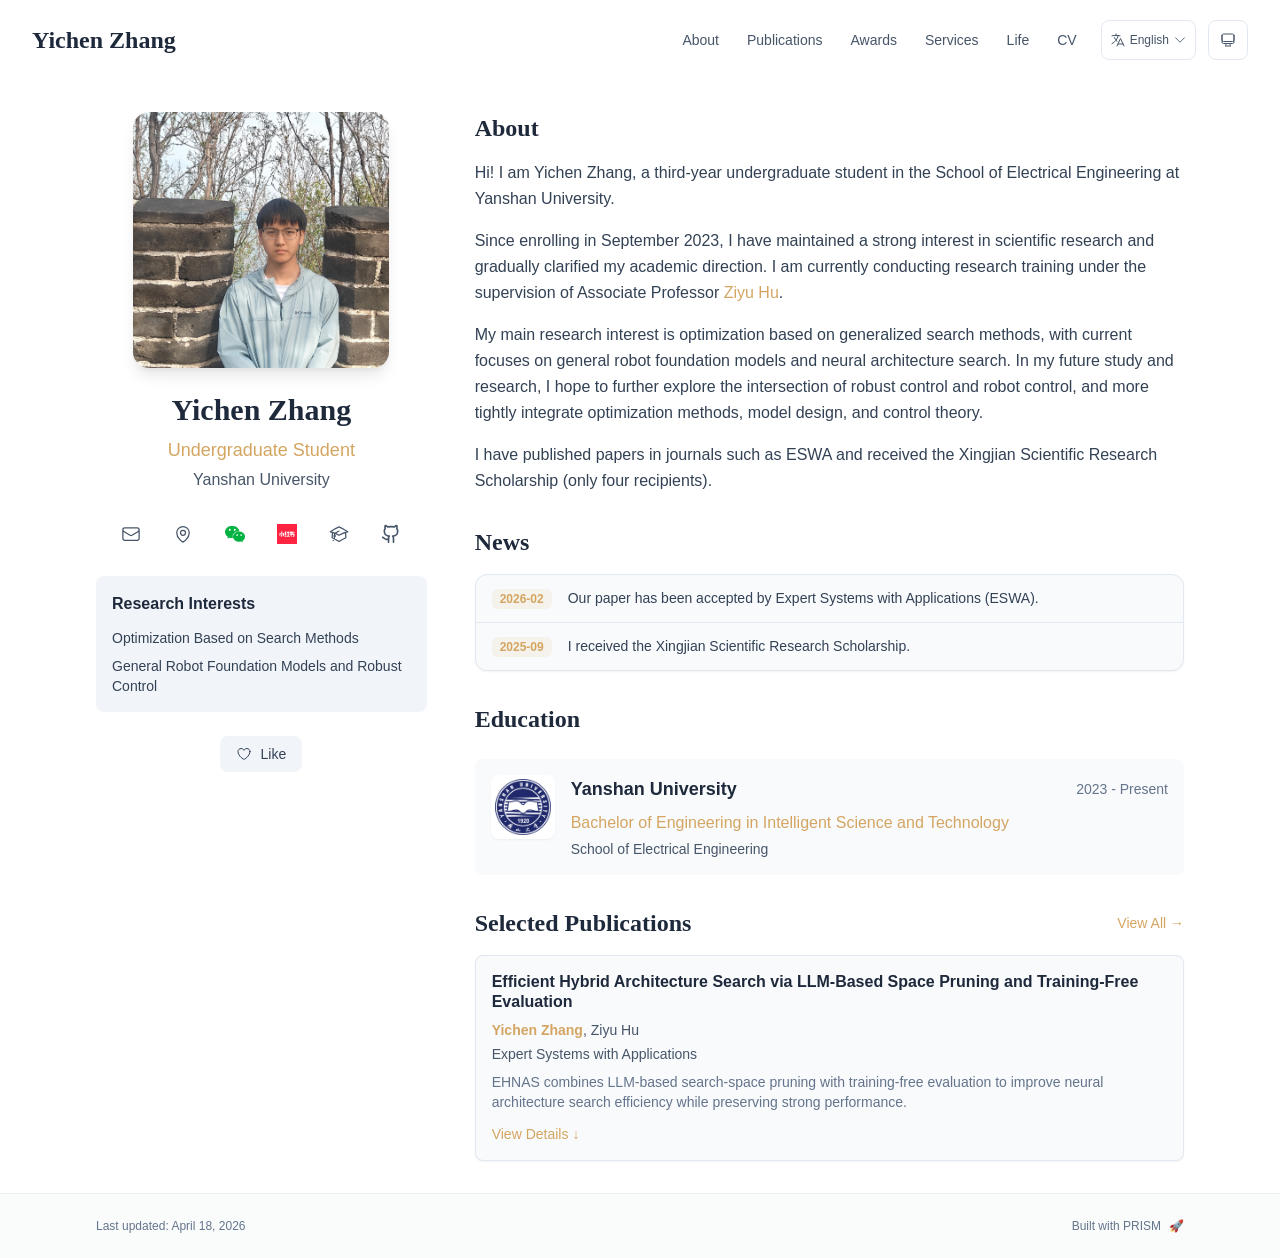
==== index.html @ 56c352ef "Deploy: update site" ====
<!DOCTYPE html><!--_VBvyEAMawRdbnGJxp3qE--><html lang="en" class="scroll-smooth"><head><meta charSet="utf-8"/><meta name="viewport" content="width=device-width, initial-scale=1"/><link rel="preload" as="image" href="/images/a4d69bd10f27ef5a05481e65534a44f5.jpg"/><link rel="stylesheet" href="/_next/static/css/c593a4d6bf3bd4b8.css" data-precedence="next"/><link rel="preload" as="script" fetchPriority="low" href="/_next/static/chunks/webpack-084ae6d53f03b7b3.js"/><script src="/_next/static/chunks/4bd1b696-c023c6e3521b1417.js" async=""></script><script src="/_next/static/chunks/255-dda36e826969d334.js" async=""></script><script src="/_next/static/chunks/main-app-2b2f326b48d2e376.js" async=""></script><script src="/_next/static/chunks/85-d1d78ccef7f123a3.js" async=""></script><script src="/_next/static/chunks/619-9168df9c2a29b74b.js" async=""></script><script src="/_next/static/chunks/972-70bf728a26c0f54e.js" async=""></script><script src="/_next/static/chunks/app/layout-87ddd7c00fabb645.js" async=""></script><script src="/_next/static/chunks/140-9014bc38c4061ade.js" async=""></script><script src="/_next/static/chunks/681-e8d9799011325ae3.js" async=""></script><script src="/_next/static/chunks/app/page-4a792296cb391c3a.js" async=""></script><link rel="icon" href="/favicon.png" type="image/png"/><link rel="dns-prefetch" href="https://jialeliu.com"/><link rel="preconnect" href="https://jialeliu.com" crossorigin=""/><link rel="preload" as="font" type="font/woff2" href="https://jialeliu.com/fonts/georgiab.woff2" crossorigin=""/><title>Yichen Zhang</title><meta name="description" content="Personal homepage of Yichen Zhang."/><meta name="author" content="Yichen Zhang"/><meta name="keywords" content="Yichen Zhang,PhD,Research,Yanshan University"/><meta name="creator" content="Yichen Zhang"/><meta name="publisher" content="Yichen Zhang"/><meta property="og:title" content="Yichen Zhang"/><meta property="og:description" content="Personal homepage of Yichen Zhang."/><meta property="og:site_name" content="Yichen Zhang&#x27;s Academic Website"/><meta property="og:locale" content="en_US"/><meta property="og:type" content="website"/><meta name="twitter:card" content="summary"/><meta name="twitter:title" content="Yichen Zhang"/><meta name="twitter:description" content="Personal homepage of Yichen Zhang."/><link rel="icon" href="/favicon.png"/><script>
              try {
                const theme = localStorage.getItem('theme-storage');
                const parsed = theme ? JSON.parse(theme) : null;
                const setting = parsed?.state?.theme || 'system';
                const prefersDark = typeof window !== 'undefined' && window.matchMedia && window.matchMedia('(prefers-color-scheme: dark)').matches;
                const effective = setting === 'dark' ? 'dark' : (setting === 'light' ? 'light' : (prefersDark ? 'dark' : 'light'));
                var root = document.documentElement;
                root.classList.add(effective);
                root.setAttribute('data-theme', effective);
              } catch (e) {
                var root = document.documentElement;
                root.classList.add('light');
                root.setAttribute('data-theme', 'light');
              }
            </script><script>
    try {
      const cfg = {"enabled":true,"locales":["zh","en"],"defaultLocale":"en","mode":"fixed","fixedLocale":"en","persist":true,"switcher":true,"labels":{"zh":"中文","en":"English"}};
      const storageKey = 'locale-storage';
      const normalize = (value) => typeof value === 'string' ? value.trim().replace('_', '-').toLowerCase() : '';
      const matchLocale = (candidate) => {
        const normalized = normalize(candidate);
        if (!normalized) return null;
        if (cfg.locales.includes(normalized)) return normalized;
        const language = normalized.split('-')[0];
        if (cfg.locales.includes(language)) return language;
        return null;
      };

      let resolved = null;

      if (cfg.persist) {
        resolved = matchLocale(localStorage.getItem(storageKey));
      }

      if (!resolved) {
        if (cfg.mode === 'fixed') {
          resolved = cfg.fixedLocale;
        } else {
          resolved = matchLocale(navigator.language);
        }
      }

      if (!resolved) {
        resolved = cfg.defaultLocale;
      }

      const root = document.documentElement;
      root.lang = resolved;
      root.setAttribute('data-locale', resolved);

      if (cfg.persist) {
        localStorage.setItem(storageKey, resolved);
      }
    } catch (e) {
      const root = document.documentElement;
      root.lang = 'en';
      root.setAttribute('data-locale', 'en');
    }
  </script><script src="/_next/static/chunks/polyfills-42372ed130431b0a.js" noModule=""></script></head><body class="font-sans antialiased"><div hidden=""><!--$--><!--/$--></div><div style="visibility:hidden"><nav class="fixed top-0 left-0 right-0 z-50" data-headlessui-state=""><div class="transition-all duration-300 ease-out bg-transparent" style="transform:translateY(-100px)"><div class="max-w-7xl mx-auto px-4 sm:px-6 lg:px-8"><div class="flex justify-between items-center h-16 lg:h-20"><div class="flex-shrink-0" tabindex="0"><a class="text-xl lg:text-2xl font-serif font-semibold text-primary hover:text-accent transition-colors duration-200" href="/">Yichen Zhang</a></div><div class="hidden lg:block"><div class="ml-10 flex items-center space-x-3"><div class="relative flex items-baseline space-x-1"><a data-nav-href="/" class="relative px-3 py-2 text-sm font-medium rounded-lg transition-colors duration-150 text-primary" href="/">About</a><a data-nav-href="/publications" class="relative px-3 py-2 text-sm font-medium rounded-lg transition-colors duration-150 text-neutral-600" href="/publications/">Publications</a><a data-nav-href="/awards" class="relative px-3 py-2 text-sm font-medium rounded-lg transition-colors duration-150 text-neutral-600" href="/awards/">Awards</a><a data-nav-href="/services" class="relative px-3 py-2 text-sm font-medium rounded-lg transition-colors duration-150 text-neutral-600" href="/services/">Services</a><a data-nav-href="/teaching" class="relative px-3 py-2 text-sm font-medium rounded-lg transition-colors duration-150 text-neutral-600" href="/teaching/">Life</a><a data-nav-href="/cv" class="relative px-3 py-2 text-sm font-medium rounded-lg transition-colors duration-150 text-neutral-600" href="/cv/">CV</a></div><div class="flex items-center justify-center w-14 h-10 rounded-lg border border-neutral-200 dark:border-[rgba(148,163,184,0.24)] bg-background dark:bg-neutral-800"><div class="w-6 h-4 rounded bg-neutral-300 animate-pulse"></div></div><div class="flex items-center justify-center w-10 h-10 rounded-lg border border-neutral-200 dark:border-[rgba(148,163,184,0.24)] bg-background dark:bg-neutral-800"><div class="w-4 h-4 rounded-full bg-neutral-300 animate-pulse"></div></div></div></div><div class="lg:hidden flex items-center space-x-2"><div class="flex items-center justify-center w-14 h-10 rounded-lg border border-neutral-200 dark:border-[rgba(148,163,184,0.24)] bg-background dark:bg-neutral-800"><div class="w-6 h-4 rounded bg-neutral-300 animate-pulse"></div></div><div class="flex items-center justify-center w-10 h-10 rounded-lg border border-neutral-200 dark:border-[rgba(148,163,184,0.24)] bg-background dark:bg-neutral-800"><div class="w-4 h-4 rounded-full bg-neutral-300 animate-pulse"></div></div><button class="inline-flex items-center justify-center p-2 rounded-md text-neutral-600 hover:text-primary hover:bg-neutral-100 dark:hover:bg-neutral-800 focus:outline-none focus:ring-2 focus:ring-inset focus:ring-accent transition-colors duration-200" id="headlessui-disclosure-button-_R_7pdb_" type="button" aria-expanded="false" data-headlessui-state=""><span class="sr-only">Open main menu</span><div><svg xmlns="http://www.w3.org/2000/svg" fill="none" viewBox="0 0 24 24" stroke-width="1.5" stroke="currentColor" aria-hidden="true" data-slot="icon" class="block h-6 w-6"><path stroke-linecap="round" stroke-linejoin="round" d="M3.75 6.75h16.5M3.75 12h16.5m-16.5 5.25h16.5"></path></svg></div></button></div></div></div></div></nav><main class="min-h-screen pt-16 lg:pt-20"><div class="max-w-6xl mx-auto px-4 sm:px-6 lg:px-8 py-8 bg-background min-h-screen"><div class="grid grid-cols-1 lg:grid-cols-3 gap-12"><div class="lg:col-span-1"><div class="sticky top-8" style="opacity:0;transform:translateY(20px)"><div class="w-64 h-64 mx-auto mb-6 rounded-2xl overflow-hidden shadow-lg hover:shadow-xl transition-all duration-200 hover:scale-105"><img alt="Yichen Zhang" width="256" height="256" decoding="async" data-nimg="1" class="w-full h-full object-cover object-[32%_center]" style="color:transparent" src="/images/a4d69bd10f27ef5a05481e65534a44f5.jpg"/></div><div class="text-center mb-6"><h1 class="text-3xl font-serif font-bold text-primary mb-2">Yichen Zhang</h1><p class="text-lg text-accent font-medium mb-1">Undergraduate Student</p><p class="text-neutral-600 mb-2">Yanshan University</p></div><div class="flex flex-wrap justify-center gap-3 sm:gap-4 mb-6 relative px-2"><div class="relative"><button class="p-2 sm:p-2 transition-colors duration-200 text-neutral-600 dark:text-neutral-400 hover:text-accent" aria-label="Email"><svg xmlns="http://www.w3.org/2000/svg" fill="none" viewBox="0 0 24 24" stroke-width="1.5" stroke="currentColor" aria-hidden="true" data-slot="icon" class="h-5 w-5"><path stroke-linecap="round" stroke-linejoin="round" d="M21.75 6.75v10.5a2.25 2.25 0 0 1-2.25 2.25h-15a2.25 2.25 0 0 1-2.25-2.25V6.75m19.5 0A2.25 2.25 0 0 0 19.5 4.5h-15a2.25 2.25 0 0 0-2.25 2.25m19.5 0v.243a2.25 2.25 0 0 1-1.07 1.916l-7.5 4.615a2.25 2.25 0 0 1-2.36 0L3.32 8.91a2.25 2.25 0 0 1-1.07-1.916V6.75"></path></svg></button></div><div class="relative"><button class="p-2 sm:p-2 transition-colors duration-200 text-neutral-600 dark:text-neutral-400 hover:text-accent" aria-label="Location"><svg xmlns="http://www.w3.org/2000/svg" fill="none" viewBox="0 0 24 24" stroke-width="1.5" stroke="currentColor" aria-hidden="true" data-slot="icon" class="h-5 w-5"><path stroke-linecap="round" stroke-linejoin="round" d="M15 10.5a3 3 0 1 1-6 0 3 3 0 0 1 6 0Z"></path><path stroke-linecap="round" stroke-linejoin="round" d="M19.5 10.5c0 7.142-7.5 11.25-7.5 11.25S4.5 17.642 4.5 10.5a7.5 7.5 0 1 1 15 0Z"></path></svg></button></div><div class="relative"><button class="p-2 sm:p-2 transition-colors duration-200 text-neutral-600 dark:text-neutral-400 hover:text-accent" aria-label="WeChat"><img alt="WeChat" loading="lazy" width="20" height="20" decoding="async" data-nimg="1" class="h-5 w-5" style="color:transparent;object-fit:contain" src="/images/wechat_logo.png"/></button></div><a href="https://xhslink.com/m/29mVgcLUn7E" target="_blank" rel="noopener noreferrer" class="p-2 sm:p-2 text-neutral-600 dark:text-neutral-400 hover:text-accent transition-colors duration-200" aria-label="Xiaohongshu"><img alt="Xiaohongshu" loading="lazy" width="20" height="20" decoding="async" data-nimg="1" class="h-5 w-5" style="color:transparent;object-fit:contain" src="/images/readnote.png"/></a><a href="https://scholar.google.com.hk/citations?hl=zh-CN&amp;user=TWB7qCAAAAAJ" target="_blank" rel="noopener noreferrer" class="p-2 sm:p-2 text-neutral-600 dark:text-neutral-400 hover:text-accent transition-colors duration-200" aria-label="Google Scholar"><svg xmlns="http://www.w3.org/2000/svg" fill="none" viewBox="0 0 24 24" stroke-width="1.5" stroke="currentColor" aria-hidden="true" data-slot="icon" class="h-5 w-5"><path stroke-linecap="round" stroke-linejoin="round" d="M4.26 10.147a60.438 60.438 0 0 0-.491 6.347A48.62 48.62 0 0 1 12 20.904a48.62 48.62 0 0 1 8.232-4.41 60.46 60.46 0 0 0-.491-6.347m-15.482 0a50.636 50.636 0 0 0-2.658-.813A59.906 59.906 0 0 1 12 3.493a59.903 59.903 0 0 1 10.399 5.84c-.896.248-1.783.52-2.658.814m-15.482 0A50.717 50.717 0 0 1 12 13.489a50.702 50.702 0 0 1 7.74-3.342M6.75 15a.75.75 0 1 0 0-1.5.75.75 0 0 0 0 1.5Zm0 0v-3.675A55.378 55.378 0 0 1 12 8.443m-7.007 11.55A5.981 5.981 0 0 0 6.75 15.75v-1.5"></path></svg></a><a href="https://github.com/jihua1015" target="_blank" rel="noopener noreferrer" class="p-2 sm:p-2 text-neutral-600 dark:text-neutral-400 hover:text-accent transition-colors duration-200" aria-label="GitHub"><svg xmlns="http://www.w3.org/2000/svg" width="24" height="24" viewBox="0 0 24 24" fill="none" stroke="currentColor" stroke-width="2" stroke-linecap="round" stroke-linejoin="round" class="lucide lucide-github h-5 w-5" aria-hidden="true"><path d="M15 22v-4a4.8 4.8 0 0 0-1-3.5c3 0 6-2 6-5.5.08-1.25-.27-2.48-1-3.5.28-1.15.28-2.35 0-3.5 0 0-1 0-3 1.5-2.64-.5-5.36-.5-8 0C6 2 5 2 5 2c-.3 1.15-.3 2.35 0 3.5A5.403 5.403 0 0 0 4 9c0 3.5 3 5.5 6 5.5-.39.49-.68 1.05-.85 1.65-.17.6-.22 1.23-.15 1.85v4"></path><path d="M9 18c-4.51 2-5-2-7-2"></path></svg></a></div><div class="bg-neutral-100 dark:bg-neutral-800 rounded-lg p-4 mb-6 hover:shadow-lg transition-all duration-200 hover:scale-[1.02]"><h3 class="font-semibold text-primary mb-3">Research Interests</h3><div class="space-y-2 text-sm text-neutral-700 dark:text-neutral-500"><div>Optimization Based on Search Methods</div><div>General Robot Foundation Models and Robust Control</div></div></div><div class="flex justify-center"><div class="relative"><button class="flex items-center space-x-2 px-4 py-2 rounded-lg font-medium text-sm transition-all duration-200 bg-neutral-100 dark:bg-neutral-800 text-neutral-700 dark:text-neutral-500 hover:bg-red-50 dark:hover:bg-red-900/20 hover:text-red-600 dark:hover:text-red-400 cursor-pointer" tabindex="0"><svg xmlns="http://www.w3.org/2000/svg" fill="none" viewBox="0 0 24 24" stroke-width="1.5" stroke="currentColor" aria-hidden="true" data-slot="icon" class="h-4 w-4"><path stroke-linecap="round" stroke-linejoin="round" d="M21 8.25c0-2.485-2.099-4.5-4.688-4.5-1.935 0-3.597 1.126-4.312 2.733-.715-1.607-2.377-2.733-4.313-2.733C5.1 3.75 3 5.765 3 8.25c0 7.22 9 12 9 12s9-4.78 9-12Z"></path></svg><span>Like</span></button></div></div></div></div><div class="lg:col-span-2 space-y-8"><section id="about" class="scroll-mt-24 space-y-8"><section style="opacity:0;transform:translateY(20px)"><h2 class="text-2xl font-serif font-bold text-primary mb-4">About</h2><div class="text-neutral-700 dark:text-neutral-600 leading-relaxed"><p class="mb-4 last:mb-0">Hi! I am Yichen Zhang, a third-year undergraduate student in the School of Electrical Engineering at Yanshan University.</p>
<p class="mb-4 last:mb-0">Since enrolling in September 2023, I have maintained a strong interest in scientific research and gradually clarified my academic direction. I am currently conducting research training under the supervision of Associate Professor <a href="https://web.ysu.edu.cn/HZY4/zh_CN/index.htm" node="[object Object]" target="_blank" rel="noopener noreferrer" class="text-accent font-medium transition-all duration-200 rounded hover:bg-accent/10 hover:shadow-sm">Ziyu Hu</a>.</p>
<p class="mb-4 last:mb-0">My main research interest is optimization based on generalized search methods, with current focuses on general robot foundation models and neural architecture search. In my future study and research, I hope to further explore the intersection of robust control and robot control, and more tightly integrate optimization methods, model design, and control theory.</p>
<p class="mb-4 last:mb-0">I have published papers in journals such as ESWA and received the Xingjian Scientific Research Scholarship (only four recipients).</p></div></section><section style="opacity:0;transform:translateY(20px)"><h2 class="text-2xl font-serif font-bold text-primary mb-4">News</h2><div class="rounded-xl border border-neutral-200 dark:border-neutral-700 bg-neutral-50 dark:bg-neutral-800/50 overflow-hidden shadow-sm"><div class="overflow-y-auto max-h-56" style="scrollbar-width:thin"><div class="divide-y divide-neutral-200 dark:divide-neutral-700"><div class="flex items-start gap-4 px-4 py-3 hover:bg-neutral-100 dark:hover:bg-neutral-700/50 transition-colors duration-150" style="opacity:0;transform:translateX(-10px)"><span class="flex-shrink-0 mt-0.5 px-2 py-0.5 bg-accent/10 dark:bg-accent/20 text-accent text-xs font-semibold rounded-md whitespace-nowrap">2026-02</span><p class="text-sm text-neutral-700 dark:text-neutral-300 leading-relaxed">Our paper has been accepted by Expert Systems with Applications (ESWA).</p></div><div class="flex items-start gap-4 px-4 py-3 hover:bg-neutral-100 dark:hover:bg-neutral-700/50 transition-colors duration-150" style="opacity:0;transform:translateX(-10px)"><span class="flex-shrink-0 mt-0.5 px-2 py-0.5 bg-accent/10 dark:bg-accent/20 text-accent text-xs font-semibold rounded-md whitespace-nowrap">2025-09</span><p class="text-sm text-neutral-700 dark:text-neutral-300 leading-relaxed">I received the Xingjian Scientific Research Scholarship.</p></div></div></div></div></section><section style="opacity:0;transform:translateY(20px)"><h2 class="text-2xl font-serif font-bold text-primary mb-6">Education</h2><div class="space-y-6"><div class="flex gap-4 p-4 rounded-lg bg-neutral-50 dark:bg-neutral-800/50 hover:shadow-md transition-all duration-200" style="opacity:0;transform:translateX(-20px)"><div class="flex-shrink-0 w-16 h-16 rounded-lg overflow-hidden bg-white dark:bg-neutral-700 shadow-sm"><img alt="Yanshan University" loading="lazy" width="64" height="64" decoding="async" data-nimg="1" class="w-full h-full object-contain p-1" style="color:transparent" src="/images/logo.png"/></div><div class="flex-1"><div class="flex flex-col sm:flex-row sm:items-center sm:justify-between mb-2"><h3 class="text-lg font-semibold text-primary">Yanshan University</h3><span class="text-sm text-neutral-500 dark:text-neutral-400 font-medium">2023<!-- --> - <!-- -->Present</span></div><div class="text-accent font-medium mb-1">Bachelor of Engineering<!-- --> in <!-- -->Intelligent Science and Technology</div><p class="text-sm text-neutral-600 dark:text-neutral-500">School of Electrical Engineering</p></div></div></div></section><section style="opacity:0;transform:translateY(20px)"><div class="flex items-center justify-between mb-4"><h2 class="text-2xl font-serif font-bold text-primary">Selected Publications</h2><a class="text-accent hover:text-accent-dark text-sm font-medium transition-all duration-200 rounded hover:bg-accent/10 hover:shadow-sm" href="/publications/">View All<!-- --> →</a></div><div class="space-y-4"><div class="bg-neutral-50 dark:bg-neutral-800 p-4 rounded-lg shadow-sm border border-neutral-200 dark:border-[rgba(148,163,184,0.24)] hover:shadow-lg transition-all duration-200" style="opacity:0;transform:translateY(20px)"><h3 class="font-semibold text-primary mb-2 leading-tight">Efficient Hybrid Architecture Search via LLM-Based Space Pruning and Training-Free Evaluation</h3><p class="text-sm text-neutral-600 dark:text-neutral-500 mb-1"><span><span class="font-semibold text-accent ">Yichen Zhang</span>, </span><span><span class=" ">Ziyu Hu</span></span></p><p class="text-sm text-neutral-600 dark:text-neutral-500 mb-2">Expert Systems with Applications</p><p class="text-sm text-neutral-500 dark:text-neutral-500 line-clamp-2">EHNAS combines LLM-based search-space pruning with training-free evaluation to improve neural architecture search efficiency while preserving strong performance.</p><button class="mt-3 text-accent hover:text-accent-dark text-sm font-medium transition-all duration-200 flex items-center gap-1 hover:gap-2">View Details<span class="transform transition-transform duration-200 ">↓</span></button></div></div></section></section></div></div></div><!--$--><!--/$--></main><footer class="border-t border-neutral-200/50 bg-neutral-50/50 dark:bg-neutral-900/50 dark:border-neutral-700/50"><div class="max-w-6xl mx-auto px-4 sm:px-6 lg:px-8 py-6"><div class="flex flex-col sm:flex-row justify-between items-center gap-2"><p class="text-xs text-neutral-500">Last updated<!-- -->: <!-- -->April 18, 2026</p><p class="text-xs text-neutral-500 flex items-center"><a href="https://github.com/xyjoey/PRISM" target="_blank" rel="noopener noreferrer">Built with PRISM</a><span class="ml-2">🚀</span></p></div></div></footer></div><script src="/_next/static/chunks/webpack-084ae6d53f03b7b3.js" id="_R_" async=""></script><script>(self.__next_f=self.__next_f||[]).push([0])</script><script>self.__next_f.push([1,"1:\"$Sreact.fragment\"\n3:I[7558,[\"85\",\"static/chunks/85-d1d78ccef7f123a3.js\",\"619\",\"static/chunks/619-9168df9c2a29b74b.js\",\"972\",\"static/chunks/972-70bf728a26c0f54e.js\",\"177\",\"static/chunks/app/layout-87ddd7c00fabb645.js\"],\"ThemeProvider\"]\n4:I[611,[\"85\",\"static/chunks/85-d1d78ccef7f123a3.js\",\"619\",\"static/chunks/619-9168df9c2a29b74b.js\",\"972\",\"static/chunks/972-70bf728a26c0f54e.js\",\"177\",\"static/chunks/app/layout-87ddd7c00fabb645.js\"],\"LocaleProvider\"]\n5:I[552,[\"85\",\"static/chunks/85-d1d78ccef7f123a3.js\",\"619\",\"static/chunks/619-9168df9c2a29b74b.js\",\"972\",\"static/chunks/972-70bf728a26c0f54e.js\",\"177\",\"static/chunks/app/layout-87ddd7c00fabb645.js\"],\"default\"]\na:I[7150,[],\"\"]\n:HL[\"/_next/static/css/c593a4d6bf3bd4b8.css\",\"style\"]\n2:T591,"])</script><script>self.__next_f.push([1,"\n    try {\n      const cfg = {\"enabled\":true,\"locales\":[\"zh\",\"en\"],\"defaultLocale\":\"en\",\"mode\":\"fixed\",\"fixedLocale\":\"en\",\"persist\":true,\"switcher\":true,\"labels\":{\"zh\":\"中文\",\"en\":\"English\"}};\n      const storageKey = 'locale-storage';\n      const normalize = (value) =\u003e typeof value === 'string' ? value.trim().replace('_', '-').toLowerCase() : '';\n      const matchLocale = (candidate) =\u003e {\n        const normalized = normalize(candidate);\n        if (!normalized) return null;\n        if (cfg.locales.includes(normalized)) return normalized;\n        const language = normalized.split('-')[0];\n        if (cfg.locales.includes(language)) return language;\n        return null;\n      };\n\n      let resolved = null;\n\n      if (cfg.persist) {\n        resolved = matchLocale(localStorage.getItem(storageKey));\n      }\n\n      if (!resolved) {\n        if (cfg.mode === 'fixed') {\n          resolved = cfg.fixedLocale;\n        } else {\n          resolved = matchLocale(navigator.language);\n        }\n      }\n\n      if (!resolved) {\n        resolved = cfg.defaultLocale;\n      }\n\n      const root = document.documentElement;\n      root.lang = resolved;\n      root.setAttribute('data-locale', resolved);\n\n      if (cfg.persist) {\n        localStorage.setItem(storageKey, resolved);\n      }\n    } catch (e) {\n      const root = document.documentElement;\n      root.lang = 'en';\n      root.setAttribute('data-locale', 'en');\n    }\n  "])</script><script>self.__next_f.push([1,"0:{\"P\":null,\"b\":\"_VBvyEAMawRdbnGJxp3qE\",\"p\":\"\",\"c\":[\"\",\"\"],\"i\":false,\"f\":[[[\"\",{\"children\":[\"__PAGE__\",{}]},\"$undefined\",\"$undefined\",true],[\"\",[\"$\",\"$1\",\"c\",{\"children\":[[[\"$\",\"link\",\"0\",{\"rel\":\"stylesheet\",\"href\":\"/_next/static/css/c593a4d6bf3bd4b8.css\",\"precedence\":\"next\",\"crossOrigin\":\"$undefined\",\"nonce\":\"$undefined\"}]],[\"$\",\"html\",null,{\"lang\":\"en\",\"className\":\"scroll-smooth\",\"suppressHydrationWarning\":true,\"children\":[[\"$\",\"head\",null,{\"children\":[[\"$\",\"link\",null,{\"rel\":\"icon\",\"href\":\"/favicon.png\",\"type\":\"image/png\"}],[\"$\",\"link\",null,{\"rel\":\"dns-prefetch\",\"href\":\"https://jialeliu.com\"}],[\"$\",\"link\",null,{\"rel\":\"preconnect\",\"href\":\"https://jialeliu.com\",\"crossOrigin\":\"\"}],[\"$\",\"link\",null,{\"rel\":\"preload\",\"as\":\"font\",\"type\":\"font/woff2\",\"href\":\"https://jialeliu.com/fonts/georgiab.woff2\",\"crossOrigin\":\"\"}],[\"$\",\"script\",null,{\"suppressHydrationWarning\":true,\"dangerouslySetInnerHTML\":{\"__html\":\"\\n              try {\\n                const theme = localStorage.getItem('theme-storage');\\n                const parsed = theme ? JSON.parse(theme) : null;\\n                const setting = parsed?.state?.theme || 'system';\\n                const prefersDark = typeof window !== 'undefined' \u0026\u0026 window.matchMedia \u0026\u0026 window.matchMedia('(prefers-color-scheme: dark)').matches;\\n                const effective = setting === 'dark' ? 'dark' : (setting === 'light' ? 'light' : (prefersDark ? 'dark' : 'light'));\\n                var root = document.documentElement;\\n                root.classList.add(effective);\\n                root.setAttribute('data-theme', effective);\\n              } catch (e) {\\n                var root = document.documentElement;\\n                root.classList.add('light');\\n                root.setAttribute('data-theme', 'light');\\n              }\\n            \"}}],[\"$\",\"script\",null,{\"suppressHydrationWarning\":true,\"dangerouslySetInnerHTML\":{\"__html\":\"$2\"}}]]}],[\"$\",\"body\",null,{\"className\":\"font-sans antialiased\",\"children\":[\"$\",\"$L3\",null,{\"children\":[\"$\",\"$L4\",null,{\"config\":{\"enabled\":true,\"locales\":[\"zh\",\"en\"],\"defaultLocale\":\"en\",\"mode\":\"fixed\",\"fixedLocale\":\"en\",\"persist\":true,\"switcher\":true,\"labels\":{\"zh\":\"中文\",\"en\":\"English\"}},\"children\":[[\"$\",\"$L5\",null,{\"items\":[{\"title\":\"About\",\"type\":\"page\",\"target\":\"about\",\"href\":\"/\"},{\"title\":\"Publications\",\"type\":\"page\",\"target\":\"publications\",\"href\":\"/publications\"},{\"title\":\"Awards\",\"type\":\"page\",\"target\":\"awards\",\"href\":\"/awards\"},{\"title\":\"Services\",\"type\":\"page\",\"target\":\"services\",\"href\":\"/services\"},{\"title\":\"Life\",\"type\":\"page\",\"target\":\"teaching\",\"href\":\"/teaching\"},{\"title\":\"CV\",\"type\":\"page\",\"target\":\"cv\",\"href\":\"/cv\"}],\"siteTitle\":\"Yichen Zhang\",\"enableOnePageMode\":false,\"i18n\":\"$0:f:0:1:1:props:children:1:props:children:1:props:children:props:children:props:config\",\"itemsByLocale\":{\"zh\":[{\"title\":\"关于我\",\"type\":\"page\",\"target\":\"about\",\"href\":\"/\"},{\"title\":\"论文\",\"type\":\"page\",\"target\":\"publications\",\"href\":\"/publications\"},{\"title\":\"奖项\",\"type\":\"page\",\"target\":\"awards\",\"href\":\"/awards\"},{\"title\":\"服务\",\"type\":\"page\",\"target\":\"services\",\"href\":\"/services\"},{\"title\":\"生活\",\"type\":\"page\",\"target\":\"teaching\",\"href\":\"/teaching\"},{\"title\":\"简历\",\"type\":\"page\",\"target\":\"cv\",\"href\":\"/cv\"}],\"en\":[{\"title\":\"About\",\"type\":\"page\",\"target\":\"about\",\"href\":\"/\"},{\"title\":\"Publications\",\"type\":\"page\",\"target\":\"publications\",\"href\":\"/publications\"},{\"title\":\"Awards\",\"type\":\"page\",\"target\":\"awards\",\"href\":\"/awards\"},{\"title\":\"Services\",\"type\":\"page\",\"target\":\"services\",\"href\":\"/services\"},{\"title\":\"Life\",\"type\":\"page\",\"target\":\"teaching\",\"href\":\"/teaching\"},{\"title\":\"CV\",\"type\":\"page\",\"target\":\"cv\",\"href\":\"/cv\"}]},\"siteTitleByLocale\":{\"zh\":\"张艺晨\",\"en\":\"Yichen Zhang\"}}],\"$L6\",\"$L7\"]}]}]}]]}]]}],{\"children\":[\"__PAGE__\",\"$L8\",{},null,false]},null,false],\"$L9\",false]],\"m\":\"$undefined\",\"G\":[\"$a\",[]],\"s\":false,\"S\":true}\n"])</script><script>self.__next_f.push([1,"b:I[9766,[],\"\"]\nc:I[8924,[],\"\"]\nd:I[7923,[\"85\",\"static/chunks/85-d1d78ccef7f123a3.js\",\"619\",\"static/chunks/619-9168df9c2a29b74b.js\",\"972\",\"static/chunks/972-70bf728a26c0f54e.js\",\"177\",\"static/chunks/app/layout-87ddd7c00fabb645.js\"],\"default\"]\ne:I[7242,[\"85\",\"static/chunks/85-d1d78ccef7f123a3.js\",\"140\",\"static/chunks/140-9014bc38c4061ade.js\",\"619\",\"static/chunks/619-9168df9c2a29b74b.js\",\"681\",\"static/chunks/681-e8d9799011325ae3.js\",\"974\",\"static/chunks/app/page-4a792296cb391c3a.js\"],\"default\"]\n14:I[4431,[],\"ViewportBoundary\"]\n16:I[4431,[],\"MetadataBoundary\"]\n17:\"$Sreact.suspense\"\n"])</script><script>self.__next_f.push([1,"6:[\"$\",\"main\",null,{\"className\":\"min-h-screen pt-16 lg:pt-20\",\"children\":[\"$\",\"$Lb\",null,{\"parallelRouterKey\":\"children\",\"error\":\"$undefined\",\"errorStyles\":\"$undefined\",\"errorScripts\":\"$undefined\",\"template\":[\"$\",\"$Lc\",null,{}],\"templateStyles\":\"$undefined\",\"templateScripts\":\"$undefined\",\"notFound\":[[[\"$\",\"title\",null,{\"children\":\"404: This page could not be found.\"}],[\"$\",\"div\",null,{\"style\":{\"fontFamily\":\"system-ui,\\\"Segoe UI\\\",Roboto,Helvetica,Arial,sans-serif,\\\"Apple Color Emoji\\\",\\\"Segoe UI Emoji\\\"\",\"height\":\"100vh\",\"textAlign\":\"center\",\"display\":\"flex\",\"flexDirection\":\"column\",\"alignItems\":\"center\",\"justifyContent\":\"center\"},\"children\":[\"$\",\"div\",null,{\"children\":[[\"$\",\"style\",null,{\"dangerouslySetInnerHTML\":{\"__html\":\"body{color:#000;background:#fff;margin:0}.next-error-h1{border-right:1px solid rgba(0,0,0,.3)}@media (prefers-color-scheme:dark){body{color:#fff;background:#000}.next-error-h1{border-right:1px solid rgba(255,255,255,.3)}}\"}}],[\"$\",\"h1\",null,{\"className\":\"next-error-h1\",\"style\":{\"display\":\"inline-block\",\"margin\":\"0 20px 0 0\",\"padding\":\"0 23px 0 0\",\"fontSize\":24,\"fontWeight\":500,\"verticalAlign\":\"top\",\"lineHeight\":\"49px\"},\"children\":404}],[\"$\",\"div\",null,{\"style\":{\"display\":\"inline-block\"},\"children\":[\"$\",\"h2\",null,{\"style\":{\"fontSize\":14,\"fontWeight\":400,\"lineHeight\":\"49px\",\"margin\":0},\"children\":\"This page could not be found.\"}]}]]}]}]],[]],\"forbidden\":\"$undefined\",\"unauthorized\":\"$undefined\"}]}]\n"])</script><script>self.__next_f.push([1,"7:[\"$\",\"$Ld\",null,{\"lastUpdated\":\"April 18, 2026\",\"lastUpdatedByLocale\":{\"zh\":\"2026年4月18日\",\"en\":\"April 18, 2026\"},\"defaultLocale\":\"en\"}]\nf:T644,"])</script><script>self.__next_f.push([1,"Although CNN-Transformer hybrid models show promise in combining local and global features for visual tasks, their design still depends heavily on expert knowledge and manual tuning. Existing neural architecture search methods have achieved good results in searching within a single model type. However, they do not work well when combining different kinds of modules. The lack of a unified search framework makes achieving global optimization in large-scale hybrid architecture search difficult. To tackle this problem, our study introduces EHNAS, a framework that uses dynamic space shrinking and layered optimization to make hybrid architecture search faster and more efficient. Large language models are employed as architectural experts, which can reduce the initial search space by applying prior knowledge about the task and verifying the search space with specific metrics. Further, a hierarchical optimization process is used: it first chooses the overall backbone structure, then refines the detailed connections through intermediate hyperparameters. Evaluation acceleration is achieved through a training-free proxy and an evolutionary algorithm. A bridging layer named SF²M is also designed to enable smooth feature alignment and merging between different types of modules. Experiments on CIFAR-10, ImageNet-1K, and PASCAL-VOC2012 show that EHNAS achieves 97.4% and 81.9% Top-1 accuracy on image classification tasks, and 80.33% mIoU on semantic segmentation, with the lowest search cost being only 0.018 GPU-days. The proposed EHNAS framework has a relatively high computational efficiency."])</script><script>self.__next_f.push([1,"10:T7b6,"])</script><script>self.__next_f.push([1,"@article{zhang2026ehnas,\n  title = {Efficient Hybrid Architecture Search via LLM-Based Space Pruning and Training-Free Evaluation},\n  author = {Yichen Zhang and Ziyu Hu},\n  year = {2026},\n  journal = {Expert Systems with Applications},\n  doi = {10.1016/j.eswa.2026.127089},\n  url = {https://www.sciencedirect.com/science/article/pii/S0957417426006640},\n  abstract = {Although CNN-Transformer hybrid models show promise in combining local and global features for visual tasks, their design still depends heavily on expert knowledge and manual tuning. Existing neural architecture search methods have achieved good results in searching within a single model type. However, they do not work well when combining different kinds of modules. The lack of a unified search framework makes achieving global optimization in large-scale hybrid architecture search difficult. To tackle this problem, our study introduces EHNAS, a framework that uses dynamic space shrinking and layered optimization to make hybrid architecture search faster and more efficient. Large language models are employed as architectural experts, which can reduce the initial search space by applying prior knowledge about the task and verifying the search space with specific metrics. Further, a hierarchical optimization process is used: it first chooses the overall backbone structure, then refines the detailed connections through intermediate hyperparameters. Evaluation acceleration is achieved through a training-free proxy and an evolutionary algorithm. A bridging layer named SF²M is also designed to enable smooth feature alignment and merging between different types of modules. Experiments on CIFAR-10, ImageNet-1K, and PASCAL-VOC2012 show that EHNAS achieves 97.4% and 81.9% Top-1 accuracy on image classification tasks, and 80.33% mIoU on semantic segmentation, with the lowest search cost being only 0.018 GPU-days. The proposed EHNAS framework has a relatively high computational efficiency.}\n}"])</script><script>self.__next_f.push([1,"11:T644,"])</script><script>self.__next_f.push([1,"Although CNN-Transformer hybrid models show promise in combining local and global features for visual tasks, their design still depends heavily on expert knowledge and manual tuning. Existing neural architecture search methods have achieved good results in searching within a single model type. However, they do not work well when combining different kinds of modules. The lack of a unified search framework makes achieving global optimization in large-scale hybrid architecture search difficult. To tackle this problem, our study introduces EHNAS, a framework that uses dynamic space shrinking and layered optimization to make hybrid architecture search faster and more efficient. Large language models are employed as architectural experts, which can reduce the initial search space by applying prior knowledge about the task and verifying the search space with specific metrics. Further, a hierarchical optimization process is used: it first chooses the overall backbone structure, then refines the detailed connections through intermediate hyperparameters. Evaluation acceleration is achieved through a training-free proxy and an evolutionary algorithm. A bridging layer named SF²M is also designed to enable smooth feature alignment and merging between different types of modules. Experiments on CIFAR-10, ImageNet-1K, and PASCAL-VOC2012 show that EHNAS achieves 97.4% and 81.9% Top-1 accuracy on image classification tasks, and 80.33% mIoU on semantic segmentation, with the lowest search cost being only 0.018 GPU-days. The proposed EHNAS framework has a relatively high computational efficiency."])</script><script>self.__next_f.push([1,"12:T7b6,"])</script><script>self.__next_f.push([1,"@article{zhang2026ehnas,\n  title = {Efficient Hybrid Architecture Search via LLM-Based Space Pruning and Training-Free Evaluation},\n  author = {Yichen Zhang and Ziyu Hu},\n  year = {2026},\n  journal = {Expert Systems with Applications},\n  doi = {10.1016/j.eswa.2026.127089},\n  url = {https://www.sciencedirect.com/science/article/pii/S0957417426006640},\n  abstract = {Although CNN-Transformer hybrid models show promise in combining local and global features for visual tasks, their design still depends heavily on expert knowledge and manual tuning. Existing neural architecture search methods have achieved good results in searching within a single model type. However, they do not work well when combining different kinds of modules. The lack of a unified search framework makes achieving global optimization in large-scale hybrid architecture search difficult. To tackle this problem, our study introduces EHNAS, a framework that uses dynamic space shrinking and layered optimization to make hybrid architecture search faster and more efficient. Large language models are employed as architectural experts, which can reduce the initial search space by applying prior knowledge about the task and verifying the search space with specific metrics. Further, a hierarchical optimization process is used: it first chooses the overall backbone structure, then refines the detailed connections through intermediate hyperparameters. Evaluation acceleration is achieved through a training-free proxy and an evolutionary algorithm. A bridging layer named SF²M is also designed to enable smooth feature alignment and merging between different types of modules. Experiments on CIFAR-10, ImageNet-1K, and PASCAL-VOC2012 show that EHNAS achieves 97.4% and 81.9% Top-1 accuracy on image classification tasks, and 80.33% mIoU on semantic segmentation, with the lowest search cost being only 0.018 GPU-days. The proposed EHNAS framework has a relatively high computational efficiency.}\n}"])</script><script>self.__next_f.push([1,"8:[\"$\",\"$1\",\"c\",{\"children\":[[\"$\",\"$Le\",null,{\"dataByLocale\":{\"zh\":{\"author\":{\"name\":\"张艺晨\",\"title\":\"本科生\",\"institution\":\"燕山大学\",\"avatar\":\"/bio.jpg\"},\"social\":{\"email\":\"yichenz770@stumail.ysu.edu.cn\",\"location\":\"秦皇岛，中国\",\"location_url\":\"https://maps.google.com/?q=Yanshan+University\",\"location_details\":[\"电气工程学院，\",\"燕山大学，秦皇岛，中国\"],\"google_scholar\":\"https://scholar.google.com.hk/citations?hl=zh-CN\u0026user=TWB7qCAAAAAJ\",\"github\":\"https://github.com/jihua1015\",\"wechat\":\"/images/wx.png\",\"xiaohongshu\":\"https://xhslink.com/m/29mVgcLUn7E\"},\"features\":{\"enable_likes\":true,\"enable_one_page_mode\":false},\"enableOnePageMode\":false,\"researchInterests\":[\"基于搜索工具的优化\",\"机器人通用基础模型与鲁棒控制\"],\"pagesToShow\":[{\"type\":\"about\",\"id\":\"about\",\"sections\":[{\"id\":\"about\",\"type\":\"markdown\",\"source\":\"bio.md\",\"title\":\"关于我\",\"content\":\"你好！我叫张艺晨，是燕山大学电气工程学院 2023 级本科生，现就读大三。自 2023 年 9 月入学以来，我始终保持着对科研探索的浓厚兴趣，并逐步明确了自己的学术发展方向。目前，我在 [呼子宇](https://web.ysu.edu.cn/HZY4/zh_CN/index.htm) 副教授的指导下开展科研训练与相关研究工作。\\r\\n\\r\\n在研究方向上，我主要关注基于广义搜索方法的优化，当前的兴趣集中于机器人通用基础模型与神经网络架构搜索等领域。在后续学习与研究中，我希望继续围绕鲁棒控制与机器人控制的交叉方向展开探索，尝试将优化方法、模型设计与控制理论更紧密地结合起来。\\r\\n\\r\\n我在 ESWA 等学术期刊发表论文，曾获得星箭科研奖学金（仅四人获奖）。\"},{\"id\":\"news\",\"type\":\"list\",\"title\":\"动态\",\"source\":\"news.toml\",\"items\":[{\"date\":\"2026-02\",\"content\":\"🎉🎉论文被《Expert Systems with Applications (ESWA)》接收，恭喜所有作者\"},{\"date\":\"2025-09\",\"content\":\"获得星箭科研奖学金。\"}]},{\"id\":\"education\",\"type\":\"education\",\"title\":\"教育经历\",\"education\":[{\"institution\":\"燕山大学\",\"degree\":\"工学学士\",\"field\":\"智能科学与技术\",\"start_date\":\"2023\",\"end_date\":\"至今\",\"logo\":\"/images/logo.png\",\"description\":\"电气工程学院\"}]},{\"id\":\"featured_publications\",\"type\":\"publications\",\"title\":\"精选论文\",\"filter\":\"selected\",\"limit\":5,\"publications\":[{\"id\":\"zhang2026ehnas\",\"title\":\"Efficient Hybrid Architecture Search via LLM-Based Space Pruning and Training-Free Evaluation\",\"authors\":[{\"name\":\"Yichen Zhang\",\"isHighlighted\":true,\"isCorresponding\":false,\"isCoAuthor\":false},{\"name\":\"Ziyu Hu\",\"isHighlighted\":false,\"isCorresponding\":false,\"isCoAuthor\":false}],\"year\":2026,\"type\":\"journal\",\"status\":\"published\",\"tags\":[\"Neural Architecture Search\",\"LLM\",\"Optimization\",\"Training-Free Evaluation\"],\"keywords\":\"$8:props:children:0:props:dataByLocale:zh:pagesToShow:0:sections:3:publications:0:tags\",\"researchArea\":\"neural-networks\",\"journal\":\"Expert Systems with Applications\",\"conference\":\"\",\"doi\":\"10.1016/j.eswa.2026.127089\",\"url\":\"https://www.sciencedirect.com/science/article/pii/S0957417426006640\",\"code\":\"https://github.com/JiHua1015/EHNAS\",\"abstract\":\"$f\",\"description\":\"EHNAS combines LLM-based search-space pruning with training-free evaluation to improve neural architecture search efficiency while preserving strong performance.\",\"selected\":true,\"preview\":\"EHNAS_ESWA.png\",\"bibtex\":\"$10\"}]}]}]},\"en\":{\"author\":{\"name\":\"Yichen Zhang\",\"title\":\"Undergraduate Student\",\"institution\":\"Yanshan University\",\"avatar\":\"/images/a4d69bd10f27ef5a05481e65534a44f5.jpg\"},\"social\":{\"email\":\"yichenz770@stumail.ysu.edu.cn\",\"location\":\"Qinhuangdao, China\",\"location_url\":\"https://maps.google.com/?q=Yanshan+University\",\"location_details\":[\"School of Electrical Engineering,\",\"Yanshan University, Qinhuangdao, China\"],\"google_scholar\":\"https://scholar.google.com.hk/citations?hl=zh-CN\u0026user=TWB7qCAAAAAJ\",\"github\":\"https://github.com/jihua1015\",\"wechat\":\"/images/wx.png\",\"xiaohongshu\":\"https://xhslink.com/m/29mVgcLUn7E\"},\"features\":{\"enable_likes\":true,\"enable_one_page_mode\":false},\"enableOnePageMode\":false,\"researchInterests\":[\"Optimization Based on Search Methods\",\"General Robot Foundation Models and Robust Control\"],\"pagesToShow\":[{\"type\":\"about\",\"id\":\"about\",\"sections\":[{\"id\":\"about\",\"type\":\"markdown\",\"source\":\"bio.md\",\"title\":\"About\",\"content\":\"Hi! I am Yichen Zhang, a third-year undergraduate student in the School of Electrical Engineering at Yanshan University.\\r\\n\\r\\nSince enrolling in September 2023, I have maintained a strong interest in scientific research and gradually clarified my academic direction. I am currently conducting research training under the supervision of Associate Professor [Ziyu Hu](https://web.ysu.edu.cn/HZY4/zh_CN/index.htm).\\r\\n\\r\\nMy main research interest is optimization based on generalized search methods, with current focuses on general robot foundation models and neural architecture search. In my future study and research, I hope to further explore the intersection of robust control and robot control, and more tightly integrate optimization methods, model design, and control theory.\\r\\n\\r\\nI have published papers in journals such as ESWA and received the Xingjian Scientific Research Scholarship (only four recipients).\"},{\"id\":\"news\",\"type\":\"list\",\"title\":\"News\",\"source\":\"news.toml\",\"items\":[{\"date\":\"2026-02\",\"content\":\"Our paper has been accepted by Expert Systems with Applications (ESWA).\"},{\"date\":\"2025-09\",\"content\":\"I received the Xingjian Scientific Research Scholarship.\"}]},{\"id\":\"education\",\"type\":\"education\",\"title\":\"Education\",\"education\":[{\"institution\":\"Yanshan University\",\"degree\":\"Bachelor of Engineering\",\"field\":\"Intelligent Science and Technology\",\"start_date\":\"2023\",\"end_date\":\"Present\",\"logo\":\"/images/logo.png\",\"description\":\"School of Electrical Engineering\"}]},{\"id\":\"featured_publications\",\"type\":\"publications\",\"title\":\"Selected Publications\",\"filter\":\"selected\",\"limit\":5,\"publications\":[{\"id\":\"zhang2026ehnas\",\"title\":\"Efficient Hybrid Architecture Search via LLM-Based Space Pruning and Training-Free Evaluation\",\"authors\":[{\"name\":\"Yichen Zhang\",\"isHighlighted\":true,\"isCorresponding\":false,\"isCoAuthor\":false},{\"name\":\"Ziyu Hu\",\"isHighlighted\":false,\"isCorresponding\":false,\"isCoAuthor\":false}],\"year\":2026,\"type\":\"journal\",\"status\":\"published\",\"tags\":[\"Neural Architecture Search\",\"LLM\",\"Optimization\",\"Training-Free Evaluation\"],\"keywords\":\"$8:props:children:0:props:dataByLocale:en:pagesToShow:0:sections:3:publications:0:tags\",\"researchArea\":\"neural-networks\",\"journal\":\"Expert Systems with Applications\",\"conference\":\"\",\"doi\":\"10.1016/j.eswa.2026.127089\",\"url\":\"https://www.sciencedirect.com/science/article/pii/S0957417426006640\",\"code\":\"https://github.com/JiHua1015/EHNAS\",\"abstract\":\"$11\",\"description\":\"EHNAS combines LLM-based search-space pruning with training-free evaluation to improve neural architecture search efficiency while preserving strong performance.\",\"selected\":true,\"preview\":\"EHNAS_ESWA.png\",\"bibtex\":\"$12\"}]}]}]}},\"defaultLocale\":\"en\"}],null,\"$L13\"]}]\n"])</script><script>self.__next_f.push([1,"9:[\"$\",\"$1\",\"h\",{\"children\":[null,[[\"$\",\"$L14\",null,{\"children\":\"$L15\"}],null],[\"$\",\"$L16\",null,{\"children\":[\"$\",\"div\",null,{\"hidden\":true,\"children\":[\"$\",\"$17\",null,{\"fallback\":null,\"children\":\"$L18\"}]}]}]]}]\n"])</script><script>self.__next_f.push([1,"19:I[4431,[],\"OutletBoundary\"]\n1b:I[5278,[],\"AsyncMetadataOutlet\"]\n13:[\"$\",\"$L19\",null,{\"children\":[\"$L1a\",[\"$\",\"$L1b\",null,{\"promise\":\"$@1c\"}]]}]\n"])</script><script>self.__next_f.push([1,"15:[[\"$\",\"meta\",\"0\",{\"charSet\":\"utf-8\"}],[\"$\",\"meta\",\"1\",{\"name\":\"viewport\",\"content\":\"width=device-width, initial-scale=1\"}]]\n"])</script><script>self.__next_f.push([1,"1a:null\n"])</script><script>self.__next_f.push([1,"1d:I[622,[],\"IconMark\"]\n"])</script><script>self.__next_f.push([1,"1c:{\"metadata\":[[\"$\",\"title\",\"0\",{\"children\":\"Yichen Zhang\"}],[\"$\",\"meta\",\"1\",{\"name\":\"description\",\"content\":\"Personal homepage of Yichen Zhang.\"}],[\"$\",\"meta\",\"2\",{\"name\":\"author\",\"content\":\"Yichen Zhang\"}],[\"$\",\"meta\",\"3\",{\"name\":\"keywords\",\"content\":\"Yichen Zhang,PhD,Research,Yanshan University\"}],[\"$\",\"meta\",\"4\",{\"name\":\"creator\",\"content\":\"Yichen Zhang\"}],[\"$\",\"meta\",\"5\",{\"name\":\"publisher\",\"content\":\"Yichen Zhang\"}],[\"$\",\"meta\",\"6\",{\"property\":\"og:title\",\"content\":\"Yichen Zhang\"}],[\"$\",\"meta\",\"7\",{\"property\":\"og:description\",\"content\":\"Personal homepage of Yichen Zhang.\"}],[\"$\",\"meta\",\"8\",{\"property\":\"og:site_name\",\"content\":\"Yichen Zhang's Academic Website\"}],[\"$\",\"meta\",\"9\",{\"property\":\"og:locale\",\"content\":\"en_US\"}],[\"$\",\"meta\",\"10\",{\"property\":\"og:type\",\"content\":\"website\"}],[\"$\",\"meta\",\"11\",{\"name\":\"twitter:card\",\"content\":\"summary\"}],[\"$\",\"meta\",\"12\",{\"name\":\"twitter:title\",\"content\":\"Yichen Zhang\"}],[\"$\",\"meta\",\"13\",{\"name\":\"twitter:description\",\"content\":\"Personal homepage of Yichen Zhang.\"}],[\"$\",\"link\",\"14\",{\"rel\":\"icon\",\"href\":\"/favicon.png\"}],[\"$\",\"$L1d\",\"15\",{}]],\"error\":null,\"digest\":\"$undefined\"}\n"])</script><script>self.__next_f.push([1,"18:\"$1c:metadata\"\n"])</script></body></html>
---- _next/static/css/c593a4d6bf3bd4b8.css ----
/*! tailwindcss v4.1.10 | MIT License | https://tailwindcss.com */@layer properties{@supports (((-webkit-hyphens:none)) and (not (margin-trim:inline))) or ((-moz-orient:inline) and (not (color:rgb(from red r g b)))){*,::backdrop,:after,:before{--tw-translate-x:0;--tw-translate-y:0;--tw-translate-z:0;--tw-rotate-x:initial;--tw-rotate-y:initial;--tw-rotate-z:initial;--tw-skew-x:initial;--tw-skew-y:initial;--tw-space-y-reverse:0;--tw-space-x-reverse:0;--tw-divide-y-reverse:0;--tw-border-style:solid;--tw-leading:initial;--tw-font-weight:initial;--tw-shadow:0 0 #0000;--tw-shadow-color:initial;--tw-shadow-alpha:100%;--tw-inset-shadow:0 0 #0000;--tw-inset-shadow-color:initial;--tw-inset-shadow-alpha:100%;--tw-ring-color:initial;--tw-ring-shadow:0 0 #0000;--tw-inset-ring-color:initial;--tw-inset-ring-shadow:0 0 #0000;--tw-ring-inset:initial;--tw-ring-offset-width:0px;--tw-ring-offset-color:#fff;--tw-ring-offset-shadow:0 0 #0000;--tw-blur:initial;--tw-brightness:initial;--tw-contrast:initial;--tw-grayscale:initial;--tw-hue-rotate:initial;--tw-invert:initial;--tw-opacity:initial;--tw-saturate:initial;--tw-sepia:initial;--tw-drop-shadow:initial;--tw-drop-shadow-color:initial;--tw-drop-shadow-alpha:100%;--tw-drop-shadow-size:initial;--tw-backdrop-blur:initial;--tw-backdrop-brightness:initial;--tw-backdrop-contrast:initial;--tw-backdrop-grayscale:initial;--tw-backdrop-hue-rotate:initial;--tw-backdrop-invert:initial;--tw-backdrop-opacity:initial;--tw-backdrop-saturate:initial;--tw-backdrop-sepia:initial;--tw-duration:initial;--tw-ease:initial;--tw-scale-x:1;--tw-scale-y:1;--tw-scale-z:1}}}@layer theme{:host,:root{--font-sans:"Inter",-apple-system,BlinkMacSystemFont,"Segoe UI",Roboto,sans-serif;--color-red-50:oklch(97.1% .013 17.38);--color-red-400:oklch(70.4% .191 22.216);--color-red-600:oklch(57.7% .245 27.325);--color-red-900:oklch(39.6% .141 25.723);--color-black:#000;--color-white:#fff;--spacing:.25rem;--container-xs:20rem;--container-sm:24rem;--container-2xl:42rem;--container-3xl:48rem;--container-4xl:56rem;--container-6xl:72rem;--container-7xl:80rem;--text-xs:.75rem;--text-xs--line-height:calc(1/.75);--text-sm:.875rem;--text-sm--line-height:calc(1.25/.875);--text-base:1rem;--text-base--line-height:calc(1.5/1);--text-lg:1.125rem;--text-lg--line-height:calc(1.75/1.125);--text-xl:1.25rem;--text-xl--line-height:calc(1.75/1.25);--text-2xl:1.5rem;--text-2xl--line-height:calc(2/1.5);--text-3xl:1.875rem;--text-3xl--line-height:calc(2.25/1.875);--text-4xl:2.25rem;--text-4xl--line-height:calc(2.5/2.25);--font-weight-light:300;--font-weight-normal:400;--font-weight-medium:500;--font-weight-semibold:600;--font-weight-bold:700;--leading-tight:1.25;--leading-relaxed:1.625;--radius-md:.375rem;--radius-lg:.5rem;--radius-xl:.75rem;--radius-2xl:1rem;--ease-out:cubic-bezier(0,0,.2,1);--animate-pulse:pulse 2s cubic-bezier(.4,0,.6,1)infinite;--blur-sm:8px;--blur-xl:24px;--aspect-video:16/9;--default-transition-duration:.15s;--default-transition-timing-function:cubic-bezier(.4,0,.2,1);--default-font-family:"Inter",-apple-system,BlinkMacSystemFont,"Segoe UI",Roboto,sans-serif;--default-mono-font-family:"SF Mono",Monaco,"Cascadia Code","Roboto Mono",Consolas,"Courier New",monospace;--line-height-normal:1.5;--shadow-glass:0 8px 32px 0 #1f26875e}}@layer base{*,::backdrop,:after,:before{box-sizing:border-box;border:0 solid;margin:0;padding:0}::file-selector-button{box-sizing:border-box;border:0 solid;margin:0;padding:0}:host,html{-webkit-text-size-adjust:100%;tab-size:4;line-height:1.5;font-family:var(--default-font-family,ui-sans-serif,system-ui,sans-serif,"Apple Color Emoji","Segoe UI Emoji","Segoe UI Symbol","Noto Color Emoji");font-feature-settings:var(--default-font-feature-settings,normal);font-variation-settings:var(--default-font-variation-settings,normal);-webkit-tap-highlight-color:transparent}hr{height:0;color:inherit;border-top-width:1px}abbr:where([title]){-webkit-text-decoration:underline dotted;text-decoration:underline dotted}h1,h2,h3,h4,h5,h6{font-size:inherit;font-weight:inherit}a{color:inherit;-webkit-text-decoration:inherit;text-decoration:inherit}b,strong{font-weight:bolder}code,kbd,pre,samp{font-family:var(--default-mono-font-family,ui-monospace,SFMono-Regular,Menlo,Monaco,Consolas,"Liberation Mono","Courier New",monospace);font-feature-settings:var(--default-mono-font-feature-settings,normal);font-variation-settings:var(--default-mono-font-variation-settings,normal);font-size:1em}small{font-size:80%}sub,sup{vertical-align:baseline;font-size:75%;line-height:0;position:relative}sub{bottom:-.25em}sup{top:-.5em}table{text-indent:0;border-color:inherit;border-collapse:collapse}:-moz-focusring{outline:auto}progress{vertical-align:baseline}summary{display:list-item}menu,ol,ul{list-style:none}audio,canvas,embed,iframe,img,object,svg,video{vertical-align:middle;display:block}img,video{max-width:100%;height:auto}button,input,optgroup,select,textarea{font:inherit;font-feature-settings:inherit;font-variation-settings:inherit;letter-spacing:inherit;color:inherit;opacity:1;background-color:#0000;border-radius:0}::file-selector-button{font:inherit;font-feature-settings:inherit;font-variation-settings:inherit;letter-spacing:inherit;color:inherit;opacity:1;background-color:#0000;border-radius:0}:where(select:is([multiple],[size])) optgroup{font-weight:bolder}:where(select:is([multiple],[size])) optgroup option{padding-inline-start:20px}::file-selector-button{margin-inline-end:4px}::placeholder{opacity:1}@supports (not ((-webkit-appearance:-apple-pay-button))) or (contain-intrinsic-size:1px){::placeholder{color:currentColor}@supports (color:color-mix(in lab,red,red)){::placeholder{color:color-mix(in oklab,currentcolor 50%,transparent)}}}textarea{resize:vertical}::-webkit-search-decoration{-webkit-appearance:none}::-webkit-date-and-time-value{min-height:1lh;text-align:inherit}::-webkit-datetime-edit{display:inline-flex}::-webkit-datetime-edit-fields-wrapper{padding:0}::-webkit-datetime-edit,::-webkit-datetime-edit-year-field{padding-block:0}::-webkit-datetime-edit-day-field,::-webkit-datetime-edit-month-field{padding-block:0}::-webkit-datetime-edit-hour-field,::-webkit-datetime-edit-minute-field{padding-block:0}::-webkit-datetime-edit-millisecond-field,::-webkit-datetime-edit-second-field{padding-block:0}::-webkit-datetime-edit-meridiem-field{padding-block:0}:-moz-ui-invalid{box-shadow:none}button,input:where([type=button],[type=reset],[type=submit]){appearance:button}::file-selector-button{appearance:button}::-webkit-inner-spin-button,::-webkit-outer-spin-button{height:auto}[hidden]:where(:not([hidden=until-found])){display:none!important}}@layer components;@layer utilities{.pointer-events-none{pointer-events:none}.sr-only{clip:rect(0,0,0,0);white-space:nowrap;border-width:0;width:1px;height:1px;margin:-1px;padding:0;overflow:hidden}.absolute,.sr-only{position:absolute}.fixed{position:fixed}.relative{position:relative}.static{position:static}.sticky{position:sticky}.inset-0{inset:calc(var(--spacing)*0)}.top-0{top:calc(var(--spacing)*0)}.top-1\/2{top:50%}.top-2{top:calc(var(--spacing)*2)}.top-3{top:calc(var(--spacing)*3)}.top-8{top:calc(var(--spacing)*8)}.top-full{top:100%}.right-0{right:calc(var(--spacing)*0)}.right-2{right:calc(var(--spacing)*2)}.right-3{right:calc(var(--spacing)*3)}.left-0{left:calc(var(--spacing)*0)}.left-1\/2{left:50%}.left-3{left:calc(var(--spacing)*3)}.z-10{z-index:10}.z-20{z-index:20}.z-40{z-index:40}.z-50{z-index:50}.container{width:100%}@media (min-width:40rem){.container{max-width:40rem}}@media (min-width:48rem){.container{max-width:48rem}}@media (min-width:64rem){.container{max-width:64rem}}@media (min-width:80rem){.container{max-width:80rem}}@media (min-width:96rem){.container{max-width:96rem}}.mx-4{margin-inline:calc(var(--spacing)*4)}.mx-auto{margin-inline:auto}.my-4{margin-block:calc(var(--spacing)*4)}.mt-0\.5{margin-top:calc(var(--spacing)*.5)}.mt-2{margin-top:calc(var(--spacing)*2)}.mt-3{margin-top:calc(var(--spacing)*3)}.mt-4{margin-top:calc(var(--spacing)*4)}.mt-6{margin-top:calc(var(--spacing)*6)}.mt-8{margin-top:calc(var(--spacing)*8)}.mt-auto{margin-top:auto}.mr-1{margin-right:calc(var(--spacing)*1)}.mr-1\.5{margin-right:calc(var(--spacing)*1.5)}.mr-2{margin-right:calc(var(--spacing)*2)}.mb-1{margin-bottom:calc(var(--spacing)*1)}.mb-2{margin-bottom:calc(var(--spacing)*2)}.mb-3{margin-bottom:calc(var(--spacing)*3)}.mb-4{margin-bottom:calc(var(--spacing)*4)}.mb-6{margin-bottom:calc(var(--spacing)*6)}.mb-8{margin-bottom:calc(var(--spacing)*8)}.ml-0{margin-left:calc(var(--spacing)*0)}.ml-2{margin-left:calc(var(--spacing)*2)}.ml-4{margin-left:calc(var(--spacing)*4)}.ml-10{margin-left:calc(var(--spacing)*10)}.line-clamp-2{-webkit-line-clamp:2}.line-clamp-2,.line-clamp-3{-webkit-box-orient:vertical;display:-webkit-box;overflow:hidden}.line-clamp-3{-webkit-line-clamp:3}.block{display:block}.contents{display:contents}.flex{display:flex}.grid{display:grid}.hidden{display:none}.inline-flex{display:inline-flex}.aspect-square{aspect-ratio:1}.aspect-video{aspect-ratio:var(--aspect-video)}.h-0{height:calc(var(--spacing)*0)}.h-2\.5{height:calc(var(--spacing)*2.5)}.h-3{height:calc(var(--spacing)*3)}.h-3\.5{height:calc(var(--spacing)*3.5)}.h-4{height:calc(var(--spacing)*4)}.h-5{height:calc(var(--spacing)*5)}.h-6{height:calc(var(--spacing)*6)}.h-8{height:calc(var(--spacing)*8)}.h-10{height:calc(var(--spacing)*10)}.h-16{height:calc(var(--spacing)*16)}.h-64{height:calc(var(--spacing)*64)}.h-auto{height:auto}.h-full{height:100%}.max-h-56{max-height:calc(var(--spacing)*56)}.max-h-\[420px\]{max-height:420px}.min-h-screen{min-height:100vh}.w-0{width:calc(var(--spacing)*0)}.w-2\.5{width:calc(var(--spacing)*2.5)}.w-3{width:calc(var(--spacing)*3)}.w-3\.5{width:calc(var(--spacing)*3.5)}.w-4{width:calc(var(--spacing)*4)}.w-5{width:calc(var(--spacing)*5)}.w-6{width:calc(var(--spacing)*6)}.w-8{width:calc(var(--spacing)*8)}.w-10{width:calc(var(--spacing)*10)}.w-14{width:calc(var(--spacing)*14)}.w-16{width:calc(var(--spacing)*16)}.w-32{width:calc(var(--spacing)*32)}.w-36{width:calc(var(--spacing)*36)}.w-64{width:calc(var(--spacing)*64)}.w-full{width:100%}.max-w-2xl{max-width:var(--container-2xl)}.max-w-3xl{max-width:var(--container-3xl)}.max-w-4xl{max-width:var(--container-4xl)}.max-w-6xl{max-width:var(--container-6xl)}.max-w-7xl{max-width:var(--container-7xl)}.max-w-\[calc\(100vw-2rem\)\]{max-width:calc(100vw - 2rem)}.max-w-sm{max-width:var(--container-sm)}.max-w-xs{max-width:var(--container-xs)}.flex-1{flex:1}.flex-shrink-0{flex-shrink:0}.flex-grow{flex-grow:1}.-translate-x-1\/2{--tw-translate-x:calc(calc(1/2*100%)*-1)}.-translate-x-1\/2,.-translate-y-1\/2{translate:var(--tw-translate-x)var(--tw-translate-y)}.-translate-y-1\/2{--tw-translate-y:calc(calc(1/2*100%)*-1)}.-translate-y-full{--tw-translate-y:-100%;translate:var(--tw-translate-x)var(--tw-translate-y)}.rotate-180{rotate:180deg}.transform{transform:var(--tw-rotate-x,)var(--tw-rotate-y,)var(--tw-rotate-z,)var(--tw-skew-x,)var(--tw-skew-y,)}.animate-pulse{animation:var(--animate-pulse)}.cursor-pointer{cursor:pointer}.resize{resize:both}.scroll-mt-24{scroll-margin-top:calc(var(--spacing)*24)}.list-inside{list-style-position:inside}.list-decimal{list-style-type:decimal}.list-disc{list-style-type:disc}.grid-cols-1{grid-template-columns:repeat(1,minmax(0,1fr))}.flex-col{flex-direction:column}.flex-wrap{flex-wrap:wrap}.items-baseline{align-items:baseline}.items-center{align-items:center}.items-start{align-items:flex-start}.justify-between{justify-content:space-between}.justify-center{justify-content:center}.gap-1{gap:calc(var(--spacing)*1)}.gap-2{gap:calc(var(--spacing)*2)}.gap-3{gap:calc(var(--spacing)*3)}.gap-4{gap:calc(var(--spacing)*4)}.gap-6{gap:calc(var(--spacing)*6)}.gap-12{gap:calc(var(--spacing)*12)}:where(.space-y-1>:not(:last-child)){--tw-space-y-reverse:0;margin-block-start:calc(calc(var(--spacing)*1)*var(--tw-space-y-reverse));margin-block-end:calc(calc(var(--spacing)*1)*calc(1 - var(--tw-space-y-reverse)))}:where(.space-y-2>:not(:last-child)){--tw-space-y-reverse:0;margin-block-start:calc(calc(var(--spacing)*2)*var(--tw-space-y-reverse));margin-block-end:calc(calc(var(--spacing)*2)*calc(1 - var(--tw-space-y-reverse)))}:where(.space-y-4>:not(:last-child)){--tw-space-y-reverse:0;margin-block-start:calc(calc(var(--spacing)*4)*var(--tw-space-y-reverse));margin-block-end:calc(calc(var(--spacing)*4)*calc(1 - var(--tw-space-y-reverse)))}:where(.space-y-6>:not(:last-child)){--tw-space-y-reverse:0;margin-block-start:calc(calc(var(--spacing)*6)*var(--tw-space-y-reverse));margin-block-end:calc(calc(var(--spacing)*6)*calc(1 - var(--tw-space-y-reverse)))}:where(.space-y-8>:not(:last-child)){--tw-space-y-reverse:0;margin-block-start:calc(calc(var(--spacing)*8)*var(--tw-space-y-reverse));margin-block-end:calc(calc(var(--spacing)*8)*calc(1 - var(--tw-space-y-reverse)))}:where(.space-x-0\.5>:not(:last-child)){--tw-space-x-reverse:0;margin-inline-start:calc(calc(var(--spacing)*.5)*var(--tw-space-x-reverse));margin-inline-end:calc(calc(var(--spacing)*.5)*calc(1 - var(--tw-space-x-reverse)))}:where(.space-x-1>:not(:last-child)){--tw-space-x-reverse:0;margin-inline-start:calc(calc(var(--spacing)*1)*var(--tw-space-x-reverse));margin-inline-end:calc(calc(var(--spacing)*1)*calc(1 - var(--tw-space-x-reverse)))}:where(.space-x-2>:not(:last-child)){--tw-space-x-reverse:0;margin-inline-start:calc(calc(var(--spacing)*2)*var(--tw-space-x-reverse));margin-inline-end:calc(calc(var(--spacing)*2)*calc(1 - var(--tw-space-x-reverse)))}:where(.space-x-3>:not(:last-child)){--tw-space-x-reverse:0;margin-inline-start:calc(calc(var(--spacing)*3)*var(--tw-space-x-reverse));margin-inline-end:calc(calc(var(--spacing)*3)*calc(1 - var(--tw-space-x-reverse)))}:where(.divide-y>:not(:last-child)){--tw-divide-y-reverse:0;border-bottom-style:var(--tw-border-style);border-top-style:var(--tw-border-style);border-top-width:calc(1px*var(--tw-divide-y-reverse));border-bottom-width:calc(1px*calc(1 - var(--tw-divide-y-reverse)))}:where(.divide-neutral-200>:not(:last-child)){border-color:var(--neutral-200)}.overflow-hidden{overflow:hidden}.overflow-x-auto{overflow-x:auto}.overflow-y-auto{overflow-y:auto}.scroll-smooth{scroll-behavior:smooth}.rounded{border-radius:.25rem}.rounded-2xl{border-radius:var(--radius-2xl)}.rounded-full{border-radius:3.40282e+38px}.rounded-lg{border-radius:var(--radius-lg)}.rounded-md{border-radius:var(--radius-md)}.rounded-xl{border-radius:var(--radius-xl)}.border{border-style:var(--tw-border-style);border-width:1px}.border-t{border-top-style:var(--tw-border-style);border-top-width:1px}.border-t-4{border-top-style:var(--tw-border-style);border-top-width:4px}.border-r-4{border-right-style:var(--tw-border-style);border-right-width:4px}.border-b{border-bottom-style:var(--tw-border-style);border-bottom-width:1px}.border-l-4{border-left-style:var(--tw-border-style);border-left-width:4px}.border-accent,.border-accent\/40{border-color:var(--accent)}@supports (color:color-mix(in lab,red,red)){.border-accent\/40{border-color:color-mix(in oklab,var(--accent)40%,transparent)}}.border-accent\/50{border-color:var(--accent)}@supports (color:color-mix(in lab,red,red)){.border-accent\/50{border-color:color-mix(in oklab,var(--accent)50%,transparent)}}.border-neutral-100{border-color:var(--neutral-100)}.border-neutral-200,.border-neutral-200\/50{border-color:var(--neutral-200)}@supports (color:color-mix(in lab,red,red)){.border-neutral-200\/50{border-color:color-mix(in oklab,var(--neutral-200)50%,transparent)}}.border-transparent{border-color:#0000}.border-t-accent{border-top-color:var(--accent)}.border-t-neutral-800{border-top-color:var(--neutral-800)}.bg-accent,.bg-accent\/10{background-color:var(--accent)}@supports (color:color-mix(in lab,red,red)){.bg-accent\/10{background-color:color-mix(in oklab,var(--accent)10%,transparent)}}.bg-accent\/\[0\.07\]{background-color:var(--accent)}@supports (color:color-mix(in lab,red,red)){.bg-accent\/\[0\.07\]{background-color:color-mix(in oklab,var(--accent)7%,transparent)}}.bg-background,.bg-background\/80{background-color:var(--background)}@supports (color:color-mix(in lab,red,red)){.bg-background\/80{background-color:color-mix(in oklab,var(--background)80%,transparent)}}.bg-background\/95{background-color:var(--background)}@supports (color:color-mix(in lab,red,red)){.bg-background\/95{background-color:color-mix(in oklab,var(--background)95%,transparent)}}.bg-black\/70{background-color:#000000b3}@supports (color:color-mix(in lab,red,red)){.bg-black\/70{background-color:color-mix(in oklab,var(--color-black)70%,transparent)}}.bg-neutral-50,.bg-neutral-50\/50{background-color:var(--neutral-50)}@supports (color:color-mix(in lab,red,red)){.bg-neutral-50\/50{background-color:color-mix(in oklab,var(--neutral-50)50%,transparent)}}.bg-neutral-100{background-color:var(--neutral-100)}.bg-neutral-300{background-color:var(--neutral-300)}.bg-neutral-800{background-color:var(--neutral-800)}.bg-red-50{background-color:var(--color-red-50)}.bg-transparent{background-color:#0000}.bg-white{background-color:var(--color-white)}.object-contain{object-fit:contain}.object-cover{object-fit:cover}.object-\[32\%_center\]{object-position:32% center}.p-1{padding:calc(var(--spacing)*1)}.p-1\.5{padding:calc(var(--spacing)*1.5)}.p-2{padding:calc(var(--spacing)*2)}.p-4{padding:calc(var(--spacing)*4)}.p-6{padding:calc(var(--spacing)*6)}.px-1\.5{padding-inline:calc(var(--spacing)*1.5)}.px-2{padding-inline:calc(var(--spacing)*2)}.px-3{padding-inline:calc(var(--spacing)*3)}.px-4{padding-inline:calc(var(--spacing)*4)}.py-0\.5{padding-block:calc(var(--spacing)*.5)}.py-1{padding-block:calc(var(--spacing)*1)}.py-1\.5{padding-block:calc(var(--spacing)*1.5)}.py-2{padding-block:calc(var(--spacing)*2)}.py-3{padding-block:calc(var(--spacing)*3)}.py-6{padding-block:calc(var(--spacing)*6)}.py-8{padding-block:calc(var(--spacing)*8)}.py-12{padding-block:calc(var(--spacing)*12)}.pt-2{padding-top:calc(var(--spacing)*2)}.pt-4{padding-top:calc(var(--spacing)*4)}.pt-16{padding-top:calc(var(--spacing)*16)}.pr-4{padding-right:calc(var(--spacing)*4)}.pb-2{padding-bottom:calc(var(--spacing)*2)}.pb-3{padding-bottom:calc(var(--spacing)*3)}.pl-4{padding-left:calc(var(--spacing)*4)}.pl-10{padding-left:calc(var(--spacing)*10)}.text-center{text-align:center}.font-mono{font-family:SF Mono,Monaco,Cascadia Code,Roboto Mono,Consolas,Courier New,monospace}.font-sans{font-family:Inter,-apple-system,BlinkMacSystemFont,Segoe UI,Roboto,sans-serif}.font-serif{font-family:Georgia CDN,Georgia,serif}.text-2xl{font-size:var(--text-2xl);line-height:var(--tw-leading,var(--text-2xl--line-height))}.text-3xl{font-size:var(--text-3xl);line-height:var(--tw-leading,var(--text-3xl--line-height))}.text-4xl{font-size:var(--text-4xl);line-height:var(--tw-leading,var(--text-4xl--line-height))}.text-base{font-size:var(--text-base);line-height:var(--tw-leading,var(--text-base--line-height))}.text-lg{font-size:var(--text-lg);line-height:var(--tw-leading,var(--text-lg--line-height))}.text-sm{font-size:var(--text-sm);line-height:var(--tw-leading,var(--text-sm--line-height))}.text-xl{font-size:var(--text-xl);line-height:var(--tw-leading,var(--text-xl--line-height))}.text-xs{font-size:var(--text-xs);line-height:var(--tw-leading,var(--text-xs--line-height))}.text-\[0\.95em\]{font-size:.95em}.leading-relaxed{--tw-leading:var(--leading-relaxed);line-height:var(--leading-relaxed)}.leading-tight{--tw-leading:var(--leading-tight);line-height:var(--leading-tight)}.font-bold{--tw-font-weight:var(--font-weight-bold);font-weight:var(--font-weight-bold)}.font-light{--tw-font-weight:var(--font-weight-light);font-weight:var(--font-weight-light)}.font-medium{--tw-font-weight:var(--font-weight-medium);font-weight:var(--font-weight-medium)}.font-normal{--tw-font-weight:var(--font-weight-normal);font-weight:var(--font-weight-normal)}.font-semibold{--tw-font-weight:var(--font-weight-semibold);font-weight:var(--font-weight-semibold)}.break-words{overflow-wrap:break-word}.whitespace-nowrap{white-space:nowrap}.whitespace-pre-wrap{white-space:pre-wrap}.text-accent{color:var(--accent)}.text-neutral-400{color:var(--neutral-400)}.text-neutral-500{color:var(--neutral-500)}.text-neutral-600{color:var(--neutral-600)}.text-neutral-700{color:var(--neutral-700)}.text-neutral-800{color:var(--neutral-800)}.text-primary{color:var(--primary)}.text-red-600{color:var(--color-red-600)}.text-white{color:var(--color-white)}.capitalize{text-transform:capitalize}.italic{font-style:italic}.underline{text-decoration-line:underline}.decoration-accent{-webkit-text-decoration-color:var(--accent);text-decoration-color:var(--accent)}.decoration-neutral-400{-webkit-text-decoration-color:var(--neutral-400);text-decoration-color:var(--neutral-400)}.underline-offset-4{text-underline-offset:4px}.antialiased{-webkit-font-smoothing:antialiased;-moz-osx-font-smoothing:grayscale}.opacity-60{opacity:.6}.opacity-70{opacity:.7}.shadow-2xl{--tw-shadow:0 25px 50px -12px var(--tw-shadow-color,#00000040)}.shadow-2xl,.shadow-lg{box-shadow:var(--tw-inset-shadow),var(--tw-inset-ring-shadow),var(--tw-ring-offset-shadow),var(--tw-ring-shadow),var(--tw-shadow)}.shadow-lg{--tw-shadow:0 10px 15px -3px var(--tw-shadow-color,#0000001a),0 4px 6px -2px var(--tw-shadow-color,#0000000d)}.shadow-sm{--tw-shadow:0 1px 2px 0 var(--tw-shadow-color,#0000000d)}.ring-1,.shadow-sm{box-shadow:var(--tw-inset-shadow),var(--tw-inset-ring-shadow),var(--tw-ring-offset-shadow),var(--tw-ring-shadow),var(--tw-shadow)}.ring-1{--tw-ring-shadow:var(--tw-ring-inset,)0 0 0 calc(1px + var(--tw-ring-offset-width))var(--tw-ring-color,currentcolor)}.ring-accent\/20{--tw-ring-color:var(--accent)}@supports (color:color-mix(in lab,red,red)){.ring-accent\/20{--tw-ring-color:color-mix(in oklab,var(--accent)20%,transparent)}}.filter{filter:var(--tw-blur,)var(--tw-brightness,)var(--tw-contrast,)var(--tw-grayscale,)var(--tw-hue-rotate,)var(--tw-invert,)var(--tw-saturate,)var(--tw-sepia,)var(--tw-drop-shadow,)}.backdrop-blur-sm{--tw-backdrop-blur:blur(var(--blur-sm))}.backdrop-blur-sm,.backdrop-blur-xl{-webkit-backdrop-filter:var(--tw-backdrop-blur,)var(--tw-backdrop-brightness,)var(--tw-backdrop-contrast,)var(--tw-backdrop-grayscale,)var(--tw-backdrop-hue-rotate,)var(--tw-backdrop-invert,)var(--tw-backdrop-opacity,)var(--tw-backdrop-saturate,)var(--tw-backdrop-sepia,);backdrop-filter:var(--tw-backdrop-blur,)var(--tw-backdrop-brightness,)var(--tw-backdrop-contrast,)var(--tw-backdrop-grayscale,)var(--tw-backdrop-hue-rotate,)var(--tw-backdrop-invert,)var(--tw-backdrop-opacity,)var(--tw-backdrop-saturate,)var(--tw-backdrop-sepia,)}.backdrop-blur-xl{--tw-backdrop-blur:blur(var(--blur-xl))}.transition{transition-property:color,background-color,border-color,outline-color,text-decoration-color,fill,stroke,--tw-gradient-from,--tw-gradient-via,--tw-gradient-to,opacity,box-shadow,transform,translate,scale,rotate,filter,-webkit-backdrop-filter,backdrop-filter,display,visibility,content-visibility,overlay,pointer-events;transition-timing-function:var(--tw-ease,var(--default-transition-timing-function));transition-duration:var(--tw-duration,var(--default-transition-duration))}.transition-all{transition-property:all;transition-timing-function:var(--tw-ease,var(--default-transition-timing-function));transition-duration:var(--tw-duration,var(--default-transition-duration))}.transition-colors{transition-property:color,background-color,border-color,outline-color,text-decoration-color,fill,stroke,--tw-gradient-from,--tw-gradient-via,--tw-gradient-to;transition-timing-function:var(--tw-ease,var(--default-transition-timing-function));transition-duration:var(--tw-duration,var(--default-transition-duration))}.transition-transform{transition-property:transform,translate,scale,rotate;transition-timing-function:var(--tw-ease,var(--default-transition-timing-function));transition-duration:var(--tw-duration,var(--default-transition-duration))}.duration-150{--tw-duration:.15s;transition-duration:.15s}.duration-200{--tw-duration:.2s;transition-duration:.2s}.duration-300{--tw-duration:.3s;transition-duration:.3s}.ease-out{--tw-ease:var(--ease-out);transition-timing-function:var(--ease-out)}.last\:mb-0:last-child{margin-bottom:calc(var(--spacing)*0)}@media (hover:hover){.hover\:scale-105:hover{--tw-scale-x:105%;--tw-scale-y:105%;--tw-scale-z:105%;scale:var(--tw-scale-x)var(--tw-scale-y)}.hover\:scale-\[1\.01\]:hover{scale:1.01}.hover\:scale-\[1\.02\]:hover{scale:1.02}.hover\:gap-2:hover{gap:calc(var(--spacing)*2)}.hover\:border-accent:hover{border-color:var(--accent)}.hover\:bg-accent:hover{background-color:var(--accent)}.hover\:bg-accent-dark:hover{background-color:var(--accent-dark)}.hover\:bg-accent\/10:hover{background-color:var(--accent)}@supports (color:color-mix(in lab,red,red)){.hover\:bg-accent\/10:hover{background-color:color-mix(in oklab,var(--accent)10%,transparent)}}.hover\:bg-accent\/20:hover{background-color:var(--accent)}@supports (color:color-mix(in lab,red,red)){.hover\:bg-accent\/20:hover{background-color:color-mix(in oklab,var(--accent)20%,transparent)}}.hover\:bg-neutral-50:hover{background-color:var(--neutral-50)}.hover\:bg-neutral-100:hover{background-color:var(--neutral-100)}.hover\:bg-neutral-200:hover{background-color:var(--neutral-200)}.hover\:bg-red-50:hover{background-color:var(--color-red-50)}.hover\:text-accent:hover{color:var(--accent)}.hover\:text-accent-dark:hover{color:var(--accent-dark)}.hover\:text-neutral-700:hover{color:var(--neutral-700)}.hover\:text-primary:hover{color:var(--primary)}.hover\:text-red-600:hover{color:var(--color-red-600)}.hover\:text-white:hover{color:var(--color-white)}.hover\:shadow-lg:hover{--tw-shadow:0 10px 15px -3px var(--tw-shadow-color,#0000001a),0 4px 6px -2px var(--tw-shadow-color,#0000000d)}.hover\:shadow-lg:hover,.hover\:shadow-md:hover{box-shadow:var(--tw-inset-shadow),var(--tw-inset-ring-shadow),var(--tw-ring-offset-shadow),var(--tw-ring-shadow),var(--tw-shadow)}.hover\:shadow-md:hover{--tw-shadow:0 4px 6px -1px var(--tw-shadow-color,#0000001a),0 2px 4px -1px var(--tw-shadow-color,#0000000f)}.hover\:shadow-sm:hover{--tw-shadow:0 1px 2px 0 var(--tw-shadow-color,#0000000d)}.hover\:shadow-sm:hover,.hover\:shadow-xl:hover{box-shadow:var(--tw-inset-shadow),var(--tw-inset-ring-shadow),var(--tw-ring-offset-shadow),var(--tw-ring-shadow),var(--tw-shadow)}.hover\:shadow-xl:hover{--tw-shadow:0 20px 25px -5px var(--tw-shadow-color,#0000001a),0 10px 10px -5px var(--tw-shadow-color,#0000000a)}}.focus\:border-transparent:focus{border-color:#0000}.focus\:ring-2:focus{--tw-ring-shadow:var(--tw-ring-inset,)0 0 0 calc(2px + var(--tw-ring-offset-width))var(--tw-ring-color,currentcolor);box-shadow:var(--tw-inset-shadow),var(--tw-inset-ring-shadow),var(--tw-ring-offset-shadow),var(--tw-ring-shadow),var(--tw-shadow)}.focus\:ring-accent:focus{--tw-ring-color:var(--accent)}.focus\:outline-none:focus{--tw-outline-style:none;outline-style:none}.focus\:ring-inset:focus{--tw-ring-inset:inset}.focus-visible\:ring-2:focus-visible{--tw-ring-shadow:var(--tw-ring-inset,)0 0 0 calc(2px + var(--tw-ring-offset-width))var(--tw-ring-color,currentcolor);box-shadow:var(--tw-inset-shadow),var(--tw-inset-ring-shadow),var(--tw-ring-offset-shadow),var(--tw-ring-shadow),var(--tw-shadow)}.focus-visible\:ring-accent\/50:focus-visible{--tw-ring-color:var(--accent)}@supports (color:color-mix(in lab,red,red)){.focus-visible\:ring-accent\/50:focus-visible{--tw-ring-color:color-mix(in oklab,var(--accent)50%,transparent)}}@media (min-width:40rem){.sm\:hidden{display:none}.sm\:inline{display:inline}.sm\:w-auto{width:auto}.sm\:max-w-none{max-width:none}.sm\:flex-row{flex-direction:row}.sm\:items-center{align-items:center}.sm\:justify-between{justify-content:space-between}.sm\:gap-4{gap:calc(var(--spacing)*4)}:where(.sm\:space-y-0>:not(:last-child)){--tw-space-y-reverse:0;margin-block-start:calc(calc(var(--spacing)*0)*var(--tw-space-y-reverse));margin-block-end:calc(calc(var(--spacing)*0)*calc(1 - var(--tw-space-y-reverse)))}:where(.sm\:space-x-2>:not(:last-child)){--tw-space-x-reverse:0;margin-inline-start:calc(calc(var(--spacing)*2)*var(--tw-space-x-reverse));margin-inline-end:calc(calc(var(--spacing)*2)*calc(1 - var(--tw-space-x-reverse)))}.sm\:p-2{padding:calc(var(--spacing)*2)}.sm\:px-3{padding-inline:calc(var(--spacing)*3)}.sm\:px-6{padding-inline:calc(var(--spacing)*6)}.sm\:whitespace-nowrap{white-space:nowrap}}@media (min-width:48rem){.md\:aspect-\[4\/3\]{aspect-ratio:4/3}.md\:w-48{width:calc(var(--spacing)*48)}.md\:flex-row{flex-direction:row}}@media (min-width:64rem){.lg\:col-span-1{grid-column:span 1/span 1}.lg\:col-span-2{grid-column:span 2/span 2}.lg\:block{display:block}.lg\:hidden{display:none}.lg\:h-20{height:calc(var(--spacing)*20)}.lg\:grid-cols-3{grid-template-columns:repeat(3,minmax(0,1fr))}.lg\:px-8{padding-inline:calc(var(--spacing)*8)}.lg\:pt-20{padding-top:calc(var(--spacing)*20)}.lg\:text-2xl{font-size:var(--text-2xl);line-height:var(--tw-leading,var(--text-2xl--line-height))}}:where(.dark\:divide-neutral-700:where(.dark,.dark *)>:not(:last-child)){border-color:var(--neutral-700)}.dark\:border-\[rgba\(148\,163\,184\,0\.24\)\]:where(.dark,.dark *){border-color:#94a3b83d}.dark\:border-accent\/30:where(.dark,.dark *){border-color:var(--accent)}@supports (color:color-mix(in lab,red,red)){.dark\:border-accent\/30:where(.dark,.dark *){border-color:color-mix(in oklab,var(--accent)30%,transparent)}}.dark\:border-neutral-600:where(.dark,.dark *){border-color:var(--neutral-600)}.dark\:border-neutral-700:where(.dark,.dark *),.dark\:border-neutral-700\/50:where(.dark,.dark *){border-color:var(--neutral-700)}@supports (color:color-mix(in lab,red,red)){.dark\:border-neutral-700\/50:where(.dark,.dark *){border-color:color-mix(in oklab,var(--neutral-700)50%,transparent)}}.dark\:border-neutral-800:where(.dark,.dark *){border-color:var(--neutral-800)}.dark\:bg-accent\/20:where(.dark,.dark *){background-color:var(--accent)}@supports (color:color-mix(in lab,red,red)){.dark\:bg-accent\/20:where(.dark,.dark *){background-color:color-mix(in oklab,var(--accent)20%,transparent)}}.dark\:bg-neutral-700:where(.dark,.dark *){background-color:var(--neutral-700)}.dark\:bg-neutral-800:where(.dark,.dark *),.dark\:bg-neutral-800\/50:where(.dark,.dark *){background-color:var(--neutral-800)}@supports (color:color-mix(in lab,red,red)){.dark\:bg-neutral-800\/50:where(.dark,.dark *){background-color:color-mix(in oklab,var(--neutral-800)50%,transparent)}}.dark\:bg-neutral-900:where(.dark,.dark *),.dark\:bg-neutral-900\/50:where(.dark,.dark *){background-color:var(--neutral-900)}@supports (color:color-mix(in lab,red,red)){.dark\:bg-neutral-900\/50:where(.dark,.dark *){background-color:color-mix(in oklab,var(--neutral-900)50%,transparent)}}.dark\:bg-red-900\/20:where(.dark,.dark *){background-color:#82181a33}@supports (color:color-mix(in lab,red,red)){.dark\:bg-red-900\/20:where(.dark,.dark *){background-color:color-mix(in oklab,var(--color-red-900)20%,transparent)}}.dark\:text-neutral-300:where(.dark,.dark *){color:var(--neutral-300)}.dark\:text-neutral-400:where(.dark,.dark *){color:var(--neutral-400)}.dark\:text-neutral-500:where(.dark,.dark *){color:var(--neutral-500)}.dark\:text-neutral-600:where(.dark,.dark *){color:var(--neutral-600)}.dark\:text-red-400:where(.dark,.dark *){color:var(--color-red-400)}@media (hover:hover){.dark\:hover\:bg-neutral-600:where(.dark,.dark *):hover{background-color:var(--neutral-600)}.dark\:hover\:bg-neutral-700:where(.dark,.dark *):hover,.dark\:hover\:bg-neutral-700\/50:where(.dark,.dark *):hover{background-color:var(--neutral-700)}@supports (color:color-mix(in lab,red,red)){.dark\:hover\:bg-neutral-700\/50:where(.dark,.dark *):hover{background-color:color-mix(in oklab,var(--neutral-700)50%,transparent)}}.dark\:hover\:bg-neutral-800:where(.dark,.dark *):hover{background-color:var(--neutral-800)}.dark\:hover\:bg-red-900\/20:where(.dark,.dark *):hover{background-color:#82181a33}@supports (color:color-mix(in lab,red,red)){.dark\:hover\:bg-red-900\/20:where(.dark,.dark *):hover{background-color:color-mix(in oklab,var(--color-red-900)20%,transparent)}}.dark\:hover\:text-neutral-300:where(.dark,.dark *):hover{color:var(--neutral-300)}.dark\:hover\:text-red-400:where(.dark,.dark *):hover{color:var(--color-red-400)}.dark\:hover\:text-white:where(.dark,.dark *):hover{color:var(--color-white)}}}@font-face{font-family:Georgia CDN;src:url(https://jialeliu.com/fonts/georgiab.woff2)format("woff2");font-style:normal;font-weight:700;font-display:swap}.light,:root{--background:#fefffe;--foreground:#0f172a;--primary:#1e293b;--primary-light:#334155;--primary-dark:#0f172a;--accent:#d4a562;--accent-light:#e4b976;--accent-dark:#b8914d;--neutral-50:#f8fafc;--neutral-100:#f1f5f9;--neutral-200:#e2e8f0;--neutral-300:#cbd5e1;--neutral-400:#94a3b8;--neutral-500:#64748b;--neutral-600:#475569;--neutral-700:#334155;--neutral-800:#1e293b;--neutral-900:#0f172a;--success:#10b981;--warning:#f59e0b;--error:#ef4444;--info:#3b82f6;--glass-bg:#ffffff1a;--glass-border:#fff3;--glass-shadow:#0000001a}html:lang(zh),html[data-locale^=zh]{--font-serif:"Source Han Serif SC","Source Han Serif CN","Noto Serif CJK SC","Noto Serif SC","Songti SC",STSong,SimSun,serif}.dark{--background:#0f172a;--foreground:#f8fafc;--primary:#f8fafc;--primary-light:#e2e8f0;--primary-dark:#cbd5e1;--accent:#e4b976;--accent-light:#f0c674;--accent-dark:#d4a562;--glass-bg:#0f172acc;--glass-border:#ffffff1a;--glass-shadow:#00000080;--neutral-50:#0f172a;--neutral-100:#1e293b;--neutral-200:#334155;--neutral-300:#475569;--neutral-400:#64748b;--neutral-500:#94a3b8;--neutral-600:#cbd5e1;--neutral-700:#e2e8f0;--neutral-800:#1e293b;--neutral-900:#0f172a}body{background:var(--background);color:var(--foreground);font-family:var(--font-sans);line-height:var(--line-height-normal);-webkit-font-smoothing:antialiased;-moz-osx-font-smoothing:grayscale;font-weight:400}.text-balance{text-wrap:balance}.text-pretty{text-wrap:pretty}.glass,.glass-card{background:var(--glass-bg);-webkit-backdrop-filter:blur(20px);border:1px solid var(--glass-border);box-shadow:var(--shadow-glass)}.glass-card{border-radius:1rem;padding:1.5rem}::-webkit-scrollbar{width:8px}::-webkit-scrollbar-track{background:var(--neutral-100)}::-webkit-scrollbar-thumb{background:var(--neutral-300);border-radius:4px}::-webkit-scrollbar-thumb:hover{background:var(--neutral-400)}.dark ::-webkit-scrollbar-track{background:var(--neutral-800)}.dark ::-webkit-scrollbar-thumb{background:var(--neutral-600)}.dark ::-webkit-scrollbar-thumb:hover{background:var(--neutral-500)}.card-bg{background-color:#fff}.dark .card-bg{background-color:#1e293b;border-color:#94a3b83d}@property --tw-translate-x{syntax:"*";inherits:false;initial-value:0}@property --tw-translate-y{syntax:"*";inherits:false;initial-value:0}@property --tw-translate-z{syntax:"*";inherits:false;initial-value:0}@property --tw-rotate-x{syntax:"*";inherits:false}@property --tw-rotate-y{syntax:"*";inherits:false}@property --tw-rotate-z{syntax:"*";inherits:false}@property --tw-skew-x{syntax:"*";inherits:false}@property --tw-skew-y{syntax:"*";inherits:false}@property --tw-space-y-reverse{syntax:"*";inherits:false;initial-value:0}@property --tw-space-x-reverse{syntax:"*";inherits:false;initial-value:0}@property --tw-divide-y-reverse{syntax:"*";inherits:false;initial-value:0}@property --tw-border-style{syntax:"*";inherits:false;initial-value:solid}@property --tw-leading{syntax:"*";inherits:false}@property --tw-font-weight{syntax:"*";inherits:false}@property --tw-shadow{syntax:"*";inherits:false;initial-value:0 0 #0000}@property --tw-shadow-color{syntax:"*";inherits:false}@property --tw-shadow-alpha{syntax:"<percentage>";inherits:false;initial-value:100%}@property --tw-inset-shadow{syntax:"*";inherits:false;initial-value:0 0 #0000}@property --tw-inset-shadow-color{syntax:"*";inherits:false}@property --tw-inset-shadow-alpha{syntax:"<percentage>";inherits:false;initial-value:100%}@property --tw-ring-color{syntax:"*";inherits:false}@property --tw-ring-shadow{syntax:"*";inherits:false;initial-value:0 0 #0000}@property --tw-inset-ring-color{syntax:"*";inherits:false}@property --tw-inset-ring-shadow{syntax:"*";inherits:false;initial-value:0 0 #0000}@property --tw-ring-inset{syntax:"*";inherits:false}@property --tw-ring-offset-width{syntax:"<length>";inherits:false;initial-value:0}@property --tw-ring-offset-color{syntax:"*";inherits:false;initial-value:#fff}@property --tw-ring-offset-shadow{syntax:"*";inherits:false;initial-value:0 0 #0000}@property --tw-blur{syntax:"*";inherits:false}@property --tw-brightness{syntax:"*";inherits:false}@property --tw-contrast{syntax:"*";inherits:false}@property --tw-grayscale{syntax:"*";inherits:false}@property --tw-hue-rotate{syntax:"*";inherits:false}@property --tw-invert{syntax:"*";inherits:false}@property --tw-opacity{syntax:"*";inherits:false}@property --tw-saturate{syntax:"*";inherits:false}@property --tw-sepia{syntax:"*";inherits:false}@property --tw-drop-shadow{syntax:"*";inherits:false}@property --tw-drop-shadow-color{syntax:"*";inherits:false}@property --tw-drop-shadow-alpha{syntax:"<percentage>";inherits:false;initial-value:100%}@property --tw-drop-shadow-size{syntax:"*";inherits:false}@property --tw-backdrop-blur{syntax:"*";inherits:false}@property --tw-backdrop-brightness{syntax:"*";inherits:false}@property --tw-backdrop-contrast{syntax:"*";inherits:false}@property --tw-backdrop-grayscale{syntax:"*";inherits:false}@property --tw-backdrop-hue-rotate{syntax:"*";inherits:false}@property --tw-backdrop-invert{syntax:"*";inherits:false}@property --tw-backdrop-opacity{syntax:"*";inherits:false}@property --tw-backdrop-saturate{syntax:"*";inherits:false}@property --tw-backdrop-sepia{syntax:"*";inherits:false}@property --tw-duration{syntax:"*";inherits:false}@property --tw-ease{syntax:"*";inherits:false}@property --tw-scale-x{syntax:"*";inherits:false;initial-value:1}@property --tw-scale-y{syntax:"*";inherits:false;initial-value:1}@property --tw-scale-z{syntax:"*";inherits:false;initial-value:1}@keyframes pulse{50%{opacity:.5}}
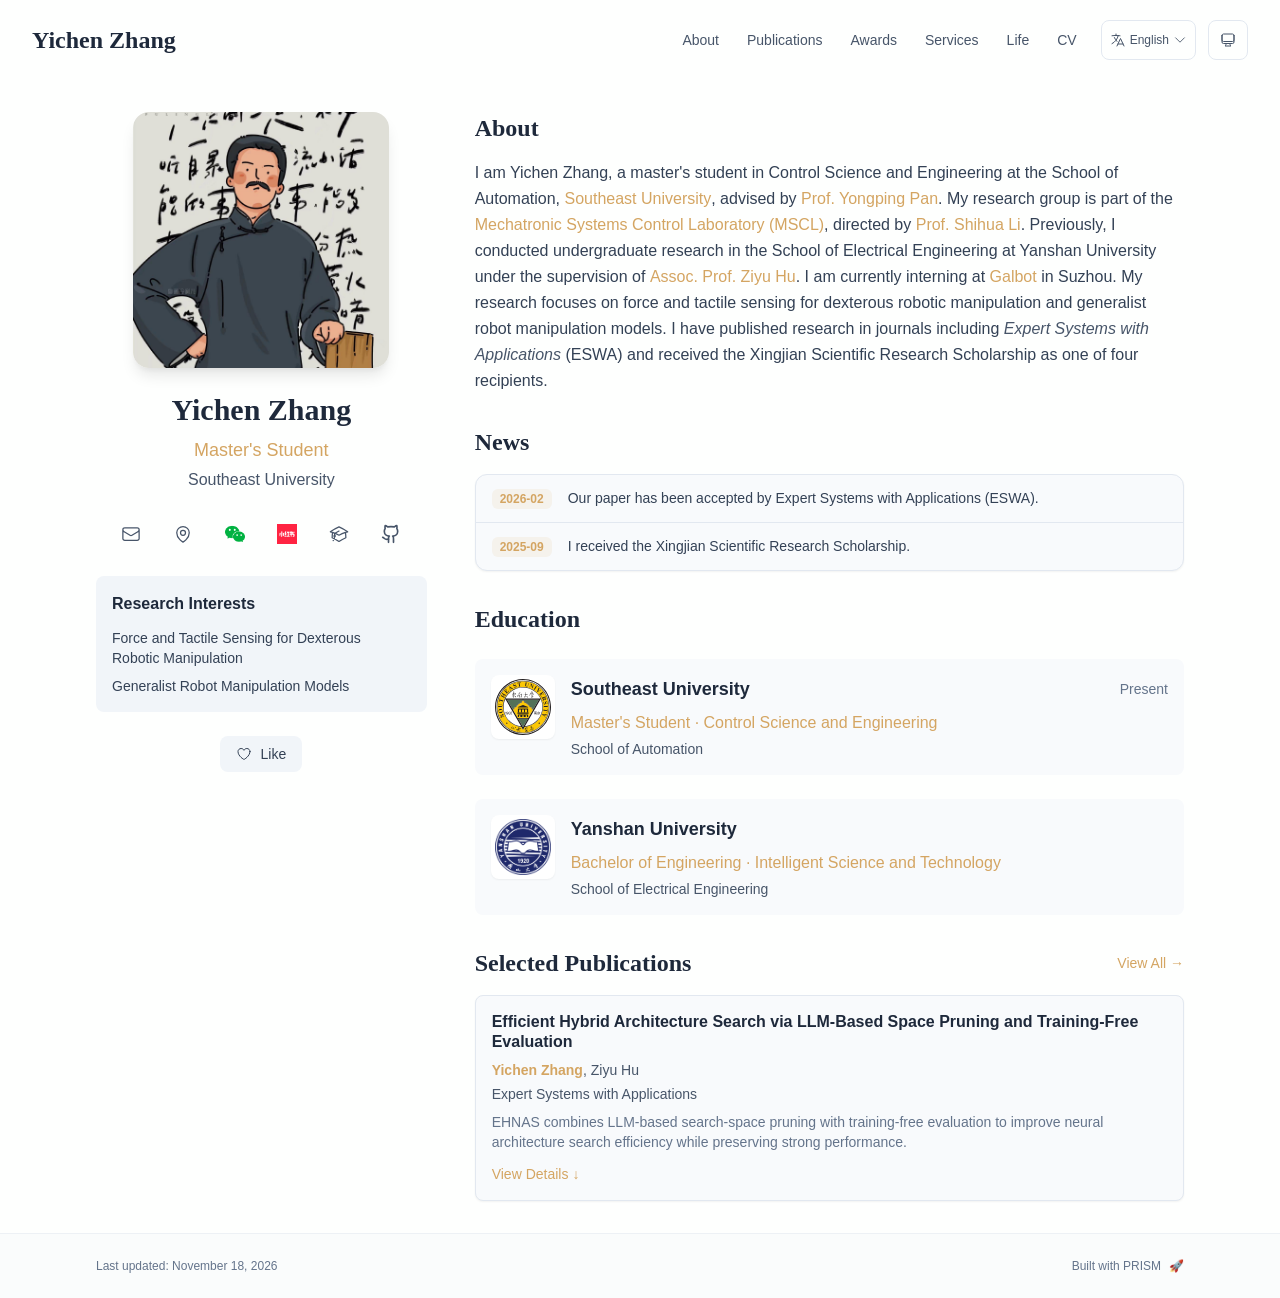
==== commit 30fff54a: "Update bilingual academic profile and education" ====
--- a/index.html
+++ b/index.html
@@ -1,4 +1,4 @@
-<!DOCTYPE html><!--_VBvyEAMawRdbnGJxp3qE--><html lang="en" class="scroll-smooth"><head><meta charSet="utf-8"/><meta name="viewport" content="width=device-width, initial-scale=1"/><link rel="preload" as="image" href="/images/a4d69bd10f27ef5a05481e65534a44f5.jpg"/><link rel="stylesheet" href="/_next/static/css/c593a4d6bf3bd4b8.css" data-precedence="next"/><link rel="preload" as="script" fetchPriority="low" href="/_next/static/chunks/webpack-084ae6d53f03b7b3.js"/><script src="/_next/static/chunks/4bd1b696-c023c6e3521b1417.js" async=""></script><script src="/_next/static/chunks/255-dda36e826969d334.js" async=""></script><script src="/_next/static/chunks/main-app-2b2f326b48d2e376.js" async=""></script><script src="/_next/static/chunks/85-d1d78ccef7f123a3.js" async=""></script><script src="/_next/static/chunks/619-9168df9c2a29b74b.js" async=""></script><script src="/_next/static/chunks/972-70bf728a26c0f54e.js" async=""></script><script src="/_next/static/chunks/app/layout-87ddd7c00fabb645.js" async=""></script><script src="/_next/static/chunks/140-9014bc38c4061ade.js" async=""></script><script src="/_next/static/chunks/681-e8d9799011325ae3.js" async=""></script><script src="/_next/static/chunks/app/page-4a792296cb391c3a.js" async=""></script><link rel="icon" href="/favicon.png" type="image/png"/><link rel="dns-prefetch" href="https://jialeliu.com"/><link rel="preconnect" href="https://jialeliu.com" crossorigin=""/><link rel="preload" as="font" type="font/woff2" href="https://jialeliu.com/fonts/georgiab.woff2" crossorigin=""/><title>Yichen Zhang</title><meta name="description" content="Personal homepage of Yichen Zhang."/><meta name="author" content="Yichen Zhang"/><meta name="keywords" content="Yichen Zhang,PhD,Research,Yanshan University"/><meta name="creator" content="Yichen Zhang"/><meta name="publisher" content="Yichen Zhang"/><meta property="og:title" content="Yichen Zhang"/><meta property="og:description" content="Personal homepage of Yichen Zhang."/><meta property="og:site_name" content="Yichen Zhang&#x27;s Academic Website"/><meta property="og:locale" content="en_US"/><meta property="og:type" content="website"/><meta name="twitter:card" content="summary"/><meta name="twitter:title" content="Yichen Zhang"/><meta name="twitter:description" content="Personal homepage of Yichen Zhang."/><link rel="icon" href="/favicon.png"/><script>
+<!DOCTYPE html><!--okG5sV32KnriPS3_ojCJf--><html lang="en" class="scroll-smooth"><head><meta charSet="utf-8"/><meta name="viewport" content="width=device-width, initial-scale=1"/><link rel="preload" as="image" href="/bio.jpg"/><link rel="stylesheet" href="/_next/static/css/7367860f892c9978.css" data-precedence="next"/><link rel="preload" as="script" fetchPriority="low" href="/_next/static/chunks/webpack-084ae6d53f03b7b3.js"/><script src="/_next/static/chunks/4bd1b696-c023c6e3521b1417.js" async=""></script><script src="/_next/static/chunks/255-dda36e826969d334.js" async=""></script><script src="/_next/static/chunks/main-app-2b2f326b48d2e376.js" async=""></script><script src="/_next/static/chunks/85-d1d78ccef7f123a3.js" async=""></script><script src="/_next/static/chunks/619-9168df9c2a29b74b.js" async=""></script><script src="/_next/static/chunks/972-70bf728a26c0f54e.js" async=""></script><script src="/_next/static/chunks/app/layout-87ddd7c00fabb645.js" async=""></script><script src="/_next/static/chunks/140-9014bc38c4061ade.js" async=""></script><script src="/_next/static/chunks/681-e8d9799011325ae3.js" async=""></script><script src="/_next/static/chunks/app/page-c473f69b5710ae43.js" async=""></script><link rel="icon" href="/favicon.png" type="image/png"/><link rel="dns-prefetch" href="https://jialeliu.com"/><link rel="preconnect" href="https://jialeliu.com" crossorigin=""/><link rel="preload" as="font" type="font/woff2" href="https://jialeliu.com/fonts/georgiab.woff2" crossorigin=""/><title>Yichen Zhang</title><meta name="description" content="Yichen Zhang, a master&#x27;s student at Southeast University and an intern at Galbot in Suzhou, researching force and tactile sensing for dexterous robotic manipulation and generalist robot manipulation models."/><meta name="author" content="Yichen Zhang"/><meta name="keywords" content="Yichen Zhang,Master&#x27;s Student,Robotics,Research,Southeast University"/><meta name="creator" content="Yichen Zhang"/><meta name="publisher" content="Yichen Zhang"/><meta property="og:title" content="Yichen Zhang"/><meta property="og:description" content="Yichen Zhang, a master&#x27;s student at Southeast University and an intern at Galbot in Suzhou, researching force and tactile sensing for dexterous robotic manipulation and generalist robot manipulation models."/><meta property="og:site_name" content="Yichen Zhang&#x27;s Academic Website"/><meta property="og:locale" content="en_US"/><meta property="og:type" content="website"/><meta name="twitter:card" content="summary"/><meta name="twitter:title" content="Yichen Zhang"/><meta name="twitter:description" content="Yichen Zhang, a master&#x27;s student at Southeast University and an intern at Galbot in Suzhou, researching force and tactile sensing for dexterous robotic manipulation and generalist robot manipulation models."/><link rel="icon" href="/favicon.png"/><script>
               try {
                 const theme = localStorage.getItem('theme-storage');
                 const parsed = theme ? JSON.parse(theme) : null;
@@ -57,7 +57,4 @@
       root.lang = 'en';
       root.setAttribute('data-locale', 'en');
     }
-  </script><script src="/_next/static/chunks/polyfills-42372ed130431b0a.js" noModule=""></script></head><body class="font-sans antialiased"><div hidden=""><!--$--><!--/$--></div><div style="visibility:hidden"><nav class="fixed top-0 left-0 right-0 z-50" data-headlessui-state=""><div class="transition-all duration-300 ease-out bg-transparent" style="transform:translateY(-100px)"><div class="max-w-7xl mx-auto px-4 sm:px-6 lg:px-8"><div class="flex justify-between items-center h-16 lg:h-20"><div class="flex-shrink-0" tabindex="0"><a class="text-xl lg:text-2xl font-serif font-semibold text-primary hover:text-accent transition-colors duration-200" href="/">Yichen Zhang</a></div><div class="hidden lg:block"><div class="ml-10 flex items-center space-x-3"><div class="relative flex items-baseline space-x-1"><a data-nav-href="/" class="relative px-3 py-2 text-sm font-medium rounded-lg transition-colors duration-150 text-primary" href="/">About</a><a data-nav-href="/publications" class="relative px-3 py-2 text-sm font-medium rounded-lg transition-colors duration-150 text-neutral-600" href="/publications/">Publications</a><a data-nav-href="/awards" class="relative px-3 py-2 text-sm font-medium rounded-lg transition-colors duration-150 text-neutral-600" href="/awards/">Awards</a><a data-nav-href="/services" class="relative px-3 py-2 text-sm font-medium rounded-lg transition-colors duration-150 text-neutral-600" href="/services/">Services</a><a data-nav-href="/teaching" class="relative px-3 py-2 text-sm font-medium rounded-lg transition-colors duration-150 text-neutral-600" href="/teaching/">Life</a><a data-nav-href="/cv" class="relative px-3 py-2 text-sm font-medium rounded-lg transition-colors duration-150 text-neutral-600" href="/cv/">CV</a></div><div class="flex items-center justify-center w-14 h-10 rounded-lg border border-neutral-200 dark:border-[rgba(148,163,184,0.24)] bg-background dark:bg-neutral-800"><div class="w-6 h-4 rounded bg-neutral-300 animate-pulse"></div></div><div class="flex items-center justify-center w-10 h-10 rounded-lg border border-neutral-200 dark:border-[rgba(148,163,184,0.24)] bg-background dark:bg-neutral-800"><div class="w-4 h-4 rounded-full bg-neutral-300 animate-pulse"></div></div></div></div><div class="lg:hidden flex items-center space-x-2"><div class="flex items-center justify-center w-14 h-10 rounded-lg border border-neutral-200 dark:border-[rgba(148,163,184,0.24)] bg-background dark:bg-neutral-800"><div class="w-6 h-4 rounded bg-neutral-300 animate-pulse"></div></div><div class="flex items-center justify-center w-10 h-10 rounded-lg border border-neutral-200 dark:border-[rgba(148,163,184,0.24)] bg-background dark:bg-neutral-800"><div class="w-4 h-4 rounded-full bg-neutral-300 animate-pulse"></div></div><button class="inline-flex items-center justify-center p-2 rounded-md text-neutral-600 hover:text-primary hover:bg-neutral-100 dark:hover:bg-neutral-800 focus:outline-none focus:ring-2 focus:ring-inset focus:ring-accent transition-colors duration-200" id="headlessui-disclosure-button-_R_7pdb_" type="button" aria-expanded="false" data-headlessui-state=""><span class="sr-only">Open main menu</span><div><svg xmlns="http://www.w3.org/2000/svg" fill="none" viewBox="0 0 24 24" stroke-width="1.5" stroke="currentColor" aria-hidden="true" data-slot="icon" class="block h-6 w-6"><path stroke-linecap="round" stroke-linejoin="round" d="M3.75 6.75h16.5M3.75 12h16.5m-16.5 5.25h16.5"></path></svg></div></button></div></div></div></div></nav><main class="min-h-screen pt-16 lg:pt-20"><div class="max-w-6xl mx-auto px-4 sm:px-6 lg:px-8 py-8 bg-background min-h-screen"><div class="grid grid-cols-1 lg:grid-cols-3 gap-12"><div class="lg:col-span-1"><div class="sticky top-8" style="opacity:0;transform:translateY(20px)"><div class="w-64 h-64 mx-auto mb-6 rounded-2xl overflow-hidden shadow-lg hover:shadow-xl transition-all duration-200 hover:scale-105"><img alt="Yichen Zhang" width="256" height="256" decoding="async" data-nimg="1" class="w-full h-full object-cover object-[32%_center]" style="color:transparent" src="/images/a4d69bd10f27ef5a05481e65534a44f5.jpg"/></div><div class="text-center mb-6"><h1 class="text-3xl font-serif font-bold text-primary mb-2">Yichen Zhang</h1><p class="text-lg text-accent font-medium mb-1">Undergraduate Student</p><p class="text-neutral-600 mb-2">Yanshan University</p></div><div class="flex flex-wrap justify-center gap-3 sm:gap-4 mb-6 relative px-2"><div class="relative"><button class="p-2 sm:p-2 transition-colors duration-200 text-neutral-600 dark:text-neutral-400 hover:text-accent" aria-label="Email"><svg xmlns="http://www.w3.org/2000/svg" fill="none" viewBox="0 0 24 24" stroke-width="1.5" stroke="currentColor" aria-hidden="true" data-slot="icon" class="h-5 w-5"><path stroke-linecap="round" stroke-linejoin="round" d="M21.75 6.75v10.5a2.25 2.25 0 0 1-2.25 2.25h-15a2.25 2.25 0 0 1-2.25-2.25V6.75m19.5 0A2.25 2.25 0 0 0 19.5 4.5h-15a2.25 2.25 0 0 0-2.25 2.25m19.5 0v.243a2.25 2.25 0 0 1-1.07 1.916l-7.5 4.615a2.25 2.25 0 0 1-2.36 0L3.32 8.91a2.25 2.25 0 0 1-1.07-1.916V6.75"></path></svg></button></div><div class="relative"><button class="p-2 sm:p-2 transition-colors duration-200 text-neutral-600 dark:text-neutral-400 hover:text-accent" aria-label="Location"><svg xmlns="http://www.w3.org/2000/svg" fill="none" viewBox="0 0 24 24" stroke-width="1.5" stroke="currentColor" aria-hidden="true" data-slot="icon" class="h-5 w-5"><path stroke-linecap="round" stroke-linejoin="round" d="M15 10.5a3 3 0 1 1-6 0 3 3 0 0 1 6 0Z"></path><path stroke-linecap="round" stroke-linejoin="round" d="M19.5 10.5c0 7.142-7.5 11.25-7.5 11.25S4.5 17.642 4.5 10.5a7.5 7.5 0 1 1 15 0Z"></path></svg></button></div><div class="relative"><button class="p-2 sm:p-2 transition-colors duration-200 text-neutral-600 dark:text-neutral-400 hover:text-accent" aria-label="WeChat"><img alt="WeChat" loading="lazy" width="20" height="20" decoding="async" data-nimg="1" class="h-5 w-5" style="color:transparent;object-fit:contain" src="/images/wechat_logo.png"/></button></div><a href="https://xhslink.com/m/29mVgcLUn7E" target="_blank" rel="noopener noreferrer" class="p-2 sm:p-2 text-neutral-600 dark:text-neutral-400 hover:text-accent transition-colors duration-200" aria-label="Xiaohongshu"><img alt="Xiaohongshu" loading="lazy" width="20" height="20" decoding="async" data-nimg="1" class="h-5 w-5" style="color:transparent;object-fit:contain" src="/images/readnote.png"/></a><a href="https://scholar.google.com.hk/citations?hl=zh-CN&amp;user=TWB7qCAAAAAJ" target="_blank" rel="noopener noreferrer" class="p-2 sm:p-2 text-neutral-600 dark:text-neutral-400 hover:text-accent transition-colors duration-200" aria-label="Google Scholar"><svg xmlns="http://www.w3.org/2000/svg" fill="none" viewBox="0 0 24 24" stroke-width="1.5" stroke="currentColor" aria-hidden="true" data-slot="icon" class="h-5 w-5"><path stroke-linecap="round" stroke-linejoin="round" d="M4.26 10.147a60.438 60.438 0 0 0-.491 6.347A48.62 48.62 0 0 1 12 20.904a48.62 48.62 0 0 1 8.232-4.41 60.46 60.46 0 0 0-.491-6.347m-15.482 0a50.636 50.636 0 0 0-2.658-.813A59.906 59.906 0 0 1 12 3.493a59.903 59.903 0 0 1 10.399 5.84c-.896.248-1.783.52-2.658.814m-15.482 0A50.717 50.717 0 0 1 12 13.489a50.702 50.702 0 0 1 7.74-3.342M6.75 15a.75.75 0 1 0 0-1.5.75.75 0 0 0 0 1.5Zm0 0v-3.675A55.378 55.378 0 0 1 12 8.443m-7.007 11.55A5.981 5.981 0 0 0 6.75 15.75v-1.5"></path></svg></a><a href="https://github.com/jihua1015" target="_blank" rel="noopener noreferrer" class="p-2 sm:p-2 text-neutral-600 dark:text-neutral-400 hover:text-accent transition-colors duration-200" aria-label="GitHub"><svg xmlns="http://www.w3.org/2000/svg" width="24" height="24" viewBox="0 0 24 24" fill="none" stroke="currentColor" stroke-width="2" stroke-linecap="round" stroke-linejoin="round" class="lucide lucide-github h-5 w-5" aria-hidden="true"><path d="M15 22v-4a4.8 4.8 0 0 0-1-3.5c3 0 6-2 6-5.5.08-1.25-.27-2.48-1-3.5.28-1.15.28-2.35 0-3.5 0 0-1 0-3 1.5-2.64-.5-5.36-.5-8 0C6 2 5 2 5 2c-.3 1.15-.3 2.35 0 3.5A5.403 5.403 0 0 0 4 9c0 3.5 3 5.5 6 5.5-.39.49-.68 1.05-.85 1.65-.17.6-.22 1.23-.15 1.85v4"></path><path d="M9 18c-4.51 2-5-2-7-2"></path></svg></a></div><div class="bg-neutral-100 dark:bg-neutral-800 rounded-lg p-4 mb-6 hover:shadow-lg transition-all duration-200 hover:scale-[1.02]"><h3 class="font-semibold text-primary mb-3">Research Interests</h3><div class="space-y-2 text-sm text-neutral-700 dark:text-neutral-500"><div>Optimization Based on Search Methods</div><div>General Robot Foundation Models and Robust Control</div></div></div><div class="flex justify-center"><div class="relative"><button class="flex items-center space-x-2 px-4 py-2 rounded-lg font-medium text-sm transition-all duration-200 bg-neutral-100 dark:bg-neutral-800 text-neutral-700 dark:text-neutral-500 hover:bg-red-50 dark:hover:bg-red-900/20 hover:text-red-600 dark:hover:text-red-400 cursor-pointer" tabindex="0"><svg xmlns="http://www.w3.org/2000/svg" fill="none" viewBox="0 0 24 24" stroke-width="1.5" stroke="currentColor" aria-hidden="true" data-slot="icon" class="h-4 w-4"><path stroke-linecap="round" stroke-linejoin="round" d="M21 8.25c0-2.485-2.099-4.5-4.688-4.5-1.935 0-3.597 1.126-4.312 2.733-.715-1.607-2.377-2.733-4.313-2.733C5.1 3.75 3 5.765 3 8.25c0 7.22 9 12 9 12s9-4.78 9-12Z"></path></svg><span>Like</span></button></div></div></div></div><div class="lg:col-span-2 space-y-8"><section id="about" class="scroll-mt-24 space-y-8"><section style="opacity:0;transform:translateY(20px)"><h2 class="text-2xl font-serif font-bold text-primary mb-4">About</h2><div class="text-neutral-700 dark:text-neutral-600 leading-relaxed"><p class="mb-4 last:mb-0">Hi! I am Yichen Zhang, a third-year undergraduate student in the School of Electrical Engineering at Yanshan University.</p>
-<p class="mb-4 last:mb-0">Since enrolling in September 2023, I have maintained a strong interest in scientific research and gradually clarified my academic direction. I am currently conducting research training under the supervision of Associate Professor <a href="https://web.ysu.edu.cn/HZY4/zh_CN/index.htm" node="[object Object]" target="_blank" rel="noopener noreferrer" class="text-accent font-medium transition-all duration-200 rounded hover:bg-accent/10 hover:shadow-sm">Ziyu Hu</a>.</p>
-<p class="mb-4 last:mb-0">My main research interest is optimization based on generalized search methods, with current focuses on general robot foundation models and neural architecture search. In my future study and research, I hope to further explore the intersection of robust control and robot control, and more tightly integrate optimization methods, model design, and control theory.</p>
-<p class="mb-4 last:mb-0">I have published papers in journals such as ESWA and received the Xingjian Scientific Research Scholarship (only four recipients).</p></div></section><section style="opacity:0;transform:translateY(20px)"><h2 class="text-2xl font-serif font-bold text-primary mb-4">News</h2><div class="rounded-xl border border-neutral-200 dark:border-neutral-700 bg-neutral-50 dark:bg-neutral-800/50 overflow-hidden shadow-sm"><div class="overflow-y-auto max-h-56" style="scrollbar-width:thin"><div class="divide-y divide-neutral-200 dark:divide-neutral-700"><div class="flex items-start gap-4 px-4 py-3 hover:bg-neutral-100 dark:hover:bg-neutral-700/50 transition-colors duration-150" style="opacity:0;transform:translateX(-10px)"><span class="flex-shrink-0 mt-0.5 px-2 py-0.5 bg-accent/10 dark:bg-accent/20 text-accent text-xs font-semibold rounded-md whitespace-nowrap">2026-02</span><p class="text-sm text-neutral-700 dark:text-neutral-300 leading-relaxed">Our paper has been accepted by Expert Systems with Applications (ESWA).</p></div><div class="flex items-start gap-4 px-4 py-3 hover:bg-neutral-100 dark:hover:bg-neutral-700/50 transition-colors duration-150" style="opacity:0;transform:translateX(-10px)"><span class="flex-shrink-0 mt-0.5 px-2 py-0.5 bg-accent/10 dark:bg-accent/20 text-accent text-xs font-semibold rounded-md whitespace-nowrap">2025-09</span><p class="text-sm text-neutral-700 dark:text-neutral-300 leading-relaxed">I received the Xingjian Scientific Research Scholarship.</p></div></div></div></div></section><section style="opacity:0;transform:translateY(20px)"><h2 class="text-2xl font-serif font-bold text-primary mb-6">Education</h2><div class="space-y-6"><div class="flex gap-4 p-4 rounded-lg bg-neutral-50 dark:bg-neutral-800/50 hover:shadow-md transition-all duration-200" style="opacity:0;transform:translateX(-20px)"><div class="flex-shrink-0 w-16 h-16 rounded-lg overflow-hidden bg-white dark:bg-neutral-700 shadow-sm"><img alt="Yanshan University" loading="lazy" width="64" height="64" decoding="async" data-nimg="1" class="w-full h-full object-contain p-1" style="color:transparent" src="/images/logo.png"/></div><div class="flex-1"><div class="flex flex-col sm:flex-row sm:items-center sm:justify-between mb-2"><h3 class="text-lg font-semibold text-primary">Yanshan University</h3><span class="text-sm text-neutral-500 dark:text-neutral-400 font-medium">2023<!-- --> - <!-- -->Present</span></div><div class="text-accent font-medium mb-1">Bachelor of Engineering<!-- --> in <!-- -->Intelligent Science and Technology</div><p class="text-sm text-neutral-600 dark:text-neutral-500">School of Electrical Engineering</p></div></div></div></section><section style="opacity:0;transform:translateY(20px)"><div class="flex items-center justify-between mb-4"><h2 class="text-2xl font-serif font-bold text-primary">Selected Publications</h2><a class="text-accent hover:text-accent-dark text-sm font-medium transition-all duration-200 rounded hover:bg-accent/10 hover:shadow-sm" href="/publications/">View All<!-- --> →</a></div><div class="space-y-4"><div class="bg-neutral-50 dark:bg-neutral-800 p-4 rounded-lg shadow-sm border border-neutral-200 dark:border-[rgba(148,163,184,0.24)] hover:shadow-lg transition-all duration-200" style="opacity:0;transform:translateY(20px)"><h3 class="font-semibold text-primary mb-2 leading-tight">Efficient Hybrid Architecture Search via LLM-Based Space Pruning and Training-Free Evaluation</h3><p class="text-sm text-neutral-600 dark:text-neutral-500 mb-1"><span><span class="font-semibold text-accent ">Yichen Zhang</span>, </span><span><span class=" ">Ziyu Hu</span></span></p><p class="text-sm text-neutral-600 dark:text-neutral-500 mb-2">Expert Systems with Applications</p><p class="text-sm text-neutral-500 dark:text-neutral-500 line-clamp-2">EHNAS combines LLM-based search-space pruning with training-free evaluation to improve neural architecture search efficiency while preserving strong performance.</p><button class="mt-3 text-accent hover:text-accent-dark text-sm font-medium transition-all duration-200 flex items-center gap-1 hover:gap-2">View Details<span class="transform transition-transform duration-200 ">↓</span></button></div></div></section></section></div></div></div><!--$--><!--/$--></main><footer class="border-t border-neutral-200/50 bg-neutral-50/50 dark:bg-neutral-900/50 dark:border-neutral-700/50"><div class="max-w-6xl mx-auto px-4 sm:px-6 lg:px-8 py-6"><div class="flex flex-col sm:flex-row justify-between items-center gap-2"><p class="text-xs text-neutral-500">Last updated<!-- -->: <!-- -->April 18, 2026</p><p class="text-xs text-neutral-500 flex items-center"><a href="https://github.com/xyjoey/PRISM" target="_blank" rel="noopener noreferrer">Built with PRISM</a><span class="ml-2">🚀</span></p></div></div></footer></div><script src="/_next/static/chunks/webpack-084ae6d53f03b7b3.js" id="_R_" async=""></script><script>(self.__next_f=self.__next_f||[]).push([0])</script><script>self.__next_f.push([1,"1:\"$Sreact.fragment\"\n3:I[7558,[\"85\",\"static/chunks/85-d1d78ccef7f123a3.js\",\"619\",\"static/chunks/619-9168df9c2a29b74b.js\",\"972\",\"static/chunks/972-70bf728a26c0f54e.js\",\"177\",\"static/chunks/app/layout-87ddd7c00fabb645.js\"],\"ThemeProvider\"]\n4:I[611,[\"85\",\"static/chunks/85-d1d78ccef7f123a3.js\",\"619\",\"static/chunks/619-9168df9c2a29b74b.js\",\"972\",\"static/chunks/972-70bf728a26c0f54e.js\",\"177\",\"static/chunks/app/layout-87ddd7c00fabb645.js\"],\"LocaleProvider\"]\n5:I[552,[\"85\",\"static/chunks/85-d1d78ccef7f123a3.js\",\"619\",\"static/chunks/619-9168df9c2a29b74b.js\",\"972\",\"static/chunks/972-70bf728a26c0f54e.js\",\"177\",\"static/chunks/app/layout-87ddd7c00fabb645.js\"],\"default\"]\na:I[7150,[],\"\"]\n:HL[\"/_next/static/css/c593a4d6bf3bd4b8.css\",\"style\"]\n2:T591,"])</script><script>self.__next_f.push([1,"\n    try {\n      const cfg = {\"enabled\":true,\"locales\":[\"zh\",\"en\"],\"defaultLocale\":\"en\",\"mode\":\"fixed\",\"fixedLocale\":\"en\",\"persist\":true,\"switcher\":true,\"labels\":{\"zh\":\"中文\",\"en\":\"English\"}};\n      const storageKey = 'locale-storage';\n      const normalize = (value) =\u003e typeof value === 'string' ? value.trim().replace('_', '-').toLowerCase() : '';\n      const matchLocale = (candidate) =\u003e {\n        const normalized = normalize(candidate);\n        if (!normalized) return null;\n        if (cfg.locales.includes(normalized)) return normalized;\n        const language = normalized.split('-')[0];\n        if (cfg.locales.includes(language)) return language;\n        return null;\n      };\n\n      let resolved = null;\n\n      if (cfg.persist) {\n        resolved = matchLocale(localStorage.getItem(storageKey));\n      }\n\n      if (!resolved) {\n        if (cfg.mode === 'fixed') {\n          resolved = cfg.fixedLocale;\n        } else {\n          resolved = matchLocale(navigator.language);\n        }\n      }\n\n      if (!resolved) {\n        resolved = cfg.defaultLocale;\n      }\n\n      const root = document.documentElement;\n      root.lang = resolved;\n      root.setAttribute('data-locale', resolved);\n\n      if (cfg.persist) {\n        localStorage.setItem(storageKey, resolved);\n      }\n    } catch (e) {\n      const root = document.documentElement;\n      root.lang = 'en';\n      root.setAttribute('data-locale', 'en');\n    }\n  "])</script><script>self.__next_f.push([1,"0:{\"P\":null,\"b\":\"_VBvyEAMawRdbnGJxp3qE\",\"p\":\"\",\"c\":[\"\",\"\"],\"i\":false,\"f\":[[[\"\",{\"children\":[\"__PAGE__\",{}]},\"$undefined\",\"$undefined\",true],[\"\",[\"$\",\"$1\",\"c\",{\"children\":[[[\"$\",\"link\",\"0\",{\"rel\":\"stylesheet\",\"href\":\"/_next/static/css/c593a4d6bf3bd4b8.css\",\"precedence\":\"next\",\"crossOrigin\":\"$undefined\",\"nonce\":\"$undefined\"}]],[\"$\",\"html\",null,{\"lang\":\"en\",\"className\":\"scroll-smooth\",\"suppressHydrationWarning\":true,\"children\":[[\"$\",\"head\",null,{\"children\":[[\"$\",\"link\",null,{\"rel\":\"icon\",\"href\":\"/favicon.png\",\"type\":\"image/png\"}],[\"$\",\"link\",null,{\"rel\":\"dns-prefetch\",\"href\":\"https://jialeliu.com\"}],[\"$\",\"link\",null,{\"rel\":\"preconnect\",\"href\":\"https://jialeliu.com\",\"crossOrigin\":\"\"}],[\"$\",\"link\",null,{\"rel\":\"preload\",\"as\":\"font\",\"type\":\"font/woff2\",\"href\":\"https://jialeliu.com/fonts/georgiab.woff2\",\"crossOrigin\":\"\"}],[\"$\",\"script\",null,{\"suppressHydrationWarning\":true,\"dangerouslySetInnerHTML\":{\"__html\":\"\\n              try {\\n                const theme = localStorage.getItem('theme-storage');\\n                const parsed = theme ? JSON.parse(theme) : null;\\n                const setting = parsed?.state?.theme || 'system';\\n                const prefersDark = typeof window !== 'undefined' \u0026\u0026 window.matchMedia \u0026\u0026 window.matchMedia('(prefers-color-scheme: dark)').matches;\\n                const effective = setting === 'dark' ? 'dark' : (setting === 'light' ? 'light' : (prefersDark ? 'dark' : 'light'));\\n                var root = document.documentElement;\\n                root.classList.add(effective);\\n                root.setAttribute('data-theme', effective);\\n              } catch (e) {\\n                var root = document.documentElement;\\n                root.classList.add('light');\\n                root.setAttribute('data-theme', 'light');\\n              }\\n            \"}}],[\"$\",\"script\",null,{\"suppressHydrationWarning\":true,\"dangerouslySetInnerHTML\":{\"__html\":\"$2\"}}]]}],[\"$\",\"body\",null,{\"className\":\"font-sans antialiased\",\"children\":[\"$\",\"$L3\",null,{\"children\":[\"$\",\"$L4\",null,{\"config\":{\"enabled\":true,\"locales\":[\"zh\",\"en\"],\"defaultLocale\":\"en\",\"mode\":\"fixed\",\"fixedLocale\":\"en\",\"persist\":true,\"switcher\":true,\"labels\":{\"zh\":\"中文\",\"en\":\"English\"}},\"children\":[[\"$\",\"$L5\",null,{\"items\":[{\"title\":\"About\",\"type\":\"page\",\"target\":\"about\",\"href\":\"/\"},{\"title\":\"Publications\",\"type\":\"page\",\"target\":\"publications\",\"href\":\"/publications\"},{\"title\":\"Awards\",\"type\":\"page\",\"target\":\"awards\",\"href\":\"/awards\"},{\"title\":\"Services\",\"type\":\"page\",\"target\":\"services\",\"href\":\"/services\"},{\"title\":\"Life\",\"type\":\"page\",\"target\":\"teaching\",\"href\":\"/teaching\"},{\"title\":\"CV\",\"type\":\"page\",\"target\":\"cv\",\"href\":\"/cv\"}],\"siteTitle\":\"Yichen Zhang\",\"enableOnePageMode\":false,\"i18n\":\"$0:f:0:1:1:props:children:1:props:children:1:props:children:props:children:props:config\",\"itemsByLocale\":{\"zh\":[{\"title\":\"关于我\",\"type\":\"page\",\"target\":\"about\",\"href\":\"/\"},{\"title\":\"论文\",\"type\":\"page\",\"target\":\"publications\",\"href\":\"/publications\"},{\"title\":\"奖项\",\"type\":\"page\",\"target\":\"awards\",\"href\":\"/awards\"},{\"title\":\"服务\",\"type\":\"page\",\"target\":\"services\",\"href\":\"/services\"},{\"title\":\"生活\",\"type\":\"page\",\"target\":\"teaching\",\"href\":\"/teaching\"},{\"title\":\"简历\",\"type\":\"page\",\"target\":\"cv\",\"href\":\"/cv\"}],\"en\":[{\"title\":\"About\",\"type\":\"page\",\"target\":\"about\",\"href\":\"/\"},{\"title\":\"Publications\",\"type\":\"page\",\"target\":\"publications\",\"href\":\"/publications\"},{\"title\":\"Awards\",\"type\":\"page\",\"target\":\"awards\",\"href\":\"/awards\"},{\"title\":\"Services\",\"type\":\"page\",\"target\":\"services\",\"href\":\"/services\"},{\"title\":\"Life\",\"type\":\"page\",\"target\":\"teaching\",\"href\":\"/teaching\"},{\"title\":\"CV\",\"type\":\"page\",\"target\":\"cv\",\"href\":\"/cv\"}]},\"siteTitleByLocale\":{\"zh\":\"张艺晨\",\"en\":\"Yichen Zhang\"}}],\"$L6\",\"$L7\"]}]}]}]]}]]}],{\"children\":[\"__PAGE__\",\"$L8\",{},null,false]},null,false],\"$L9\",false]],\"m\":\"$undefined\",\"G\":[\"$a\",[]],\"s\":false,\"S\":true}\n"])</script><script>self.__next_f.push([1,"b:I[9766,[],\"\"]\nc:I[8924,[],\"\"]\nd:I[7923,[\"85\",\"static/chunks/85-d1d78ccef7f123a3.js\",\"619\",\"static/chunks/619-9168df9c2a29b74b.js\",\"972\",\"static/chunks/972-70bf728a26c0f54e.js\",\"177\",\"static/chunks/app/layout-87ddd7c00fabb645.js\"],\"default\"]\ne:I[7242,[\"85\",\"static/chunks/85-d1d78ccef7f123a3.js\",\"140\",\"static/chunks/140-9014bc38c4061ade.js\",\"619\",\"static/chunks/619-9168df9c2a29b74b.js\",\"681\",\"static/chunks/681-e8d9799011325ae3.js\",\"974\",\"static/chunks/app/page-4a792296cb391c3a.js\"],\"default\"]\n14:I[4431,[],\"ViewportBoundary\"]\n16:I[4431,[],\"MetadataBoundary\"]\n17:\"$Sreact.suspense\"\n"])</script><script>self.__next_f.push([1,"6:[\"$\",\"main\",null,{\"className\":\"min-h-screen pt-16 lg:pt-20\",\"children\":[\"$\",\"$Lb\",null,{\"parallelRouterKey\":\"children\",\"error\":\"$undefined\",\"errorStyles\":\"$undefined\",\"errorScripts\":\"$undefined\",\"template\":[\"$\",\"$Lc\",null,{}],\"templateStyles\":\"$undefined\",\"templateScripts\":\"$undefined\",\"notFound\":[[[\"$\",\"title\",null,{\"children\":\"404: This page could not be found.\"}],[\"$\",\"div\",null,{\"style\":{\"fontFamily\":\"system-ui,\\\"Segoe UI\\\",Roboto,Helvetica,Arial,sans-serif,\\\"Apple Color Emoji\\\",\\\"Segoe UI Emoji\\\"\",\"height\":\"100vh\",\"textAlign\":\"center\",\"display\":\"flex\",\"flexDirection\":\"column\",\"alignItems\":\"center\",\"justifyContent\":\"center\"},\"children\":[\"$\",\"div\",null,{\"children\":[[\"$\",\"style\",null,{\"dangerouslySetInnerHTML\":{\"__html\":\"body{color:#000;background:#fff;margin:0}.next-error-h1{border-right:1px solid rgba(0,0,0,.3)}@media (prefers-color-scheme:dark){body{color:#fff;background:#000}.next-error-h1{border-right:1px solid rgba(255,255,255,.3)}}\"}}],[\"$\",\"h1\",null,{\"className\":\"next-error-h1\",\"style\":{\"display\":\"inline-block\",\"margin\":\"0 20px 0 0\",\"padding\":\"0 23px 0 0\",\"fontSize\":24,\"fontWeight\":500,\"verticalAlign\":\"top\",\"lineHeight\":\"49px\"},\"children\":404}],[\"$\",\"div\",null,{\"style\":{\"display\":\"inline-block\"},\"children\":[\"$\",\"h2\",null,{\"style\":{\"fontSize\":14,\"fontWeight\":400,\"lineHeight\":\"49px\",\"margin\":0},\"children\":\"This page could not be found.\"}]}]]}]}]],[]],\"forbidden\":\"$undefined\",\"unauthorized\":\"$undefined\"}]}]\n"])</script><script>self.__next_f.push([1,"7:[\"$\",\"$Ld\",null,{\"lastUpdated\":\"April 18, 2026\",\"lastUpdatedByLocale\":{\"zh\":\"2026年4月18日\",\"en\":\"April 18, 2026\"},\"defaultLocale\":\"en\"}]\nf:T644,"])</script><script>self.__next_f.push([1,"Although CNN-Transformer hybrid models show promise in combining local and global features for visual tasks, their design still depends heavily on expert knowledge and manual tuning. Existing neural architecture search methods have achieved good results in searching within a single model type. However, they do not work well when combining different kinds of modules. The lack of a unified search framework makes achieving global optimization in large-scale hybrid architecture search difficult. To tackle this problem, our study introduces EHNAS, a framework that uses dynamic space shrinking and layered optimization to make hybrid architecture search faster and more efficient. Large language models are employed as architectural experts, which can reduce the initial search space by applying prior knowledge about the task and verifying the search space with specific metrics. Further, a hierarchical optimization process is used: it first chooses the overall backbone structure, then refines the detailed connections through intermediate hyperparameters. Evaluation acceleration is achieved through a training-free proxy and an evolutionary algorithm. A bridging layer named SF²M is also designed to enable smooth feature alignment and merging between different types of modules. Experiments on CIFAR-10, ImageNet-1K, and PASCAL-VOC2012 show that EHNAS achieves 97.4% and 81.9% Top-1 accuracy on image classification tasks, and 80.33% mIoU on semantic segmentation, with the lowest search cost being only 0.018 GPU-days. The proposed EHNAS framework has a relatively high computational efficiency."])</script><script>self.__next_f.push([1,"10:T7b6,"])</script><script>self.__next_f.push([1,"@article{zhang2026ehnas,\n  title = {Efficient Hybrid Architecture Search via LLM-Based Space Pruning and Training-Free Evaluation},\n  author = {Yichen Zhang and Ziyu Hu},\n  year = {2026},\n  journal = {Expert Systems with Applications},\n  doi = {10.1016/j.eswa.2026.127089},\n  url = {https://www.sciencedirect.com/science/article/pii/S0957417426006640},\n  abstract = {Although CNN-Transformer hybrid models show promise in combining local and global features for visual tasks, their design still depends heavily on expert knowledge and manual tuning. Existing neural architecture search methods have achieved good results in searching within a single model type. However, they do not work well when combining different kinds of modules. The lack of a unified search framework makes achieving global optimization in large-scale hybrid architecture search difficult. To tackle this problem, our study introduces EHNAS, a framework that uses dynamic space shrinking and layered optimization to make hybrid architecture search faster and more efficient. Large language models are employed as architectural experts, which can reduce the initial search space by applying prior knowledge about the task and verifying the search space with specific metrics. Further, a hierarchical optimization process is used: it first chooses the overall backbone structure, then refines the detailed connections through intermediate hyperparameters. Evaluation acceleration is achieved through a training-free proxy and an evolutionary algorithm. A bridging layer named SF²M is also designed to enable smooth feature alignment and merging between different types of modules. Experiments on CIFAR-10, ImageNet-1K, and PASCAL-VOC2012 show that EHNAS achieves 97.4% and 81.9% Top-1 accuracy on image classification tasks, and 80.33% mIoU on semantic segmentation, with the lowest search cost being only 0.018 GPU-days. The proposed EHNAS framework has a relatively high computational efficiency.}\n}"])</script><script>self.__next_f.push([1,"11:T644,"])</script><script>self.__next_f.push([1,"Although CNN-Transformer hybrid models show promise in combining local and global features for visual tasks, their design still depends heavily on expert knowledge and manual tuning. Existing neural architecture search methods have achieved good results in searching within a single model type. However, they do not work well when combining different kinds of modules. The lack of a unified search framework makes achieving global optimization in large-scale hybrid architecture search difficult. To tackle this problem, our study introduces EHNAS, a framework that uses dynamic space shrinking and layered optimization to make hybrid architecture search faster and more efficient. Large language models are employed as architectural experts, which can reduce the initial search space by applying prior knowledge about the task and verifying the search space with specific metrics. Further, a hierarchical optimization process is used: it first chooses the overall backbone structure, then refines the detailed connections through intermediate hyperparameters. Evaluation acceleration is achieved through a training-free proxy and an evolutionary algorithm. A bridging layer named SF²M is also designed to enable smooth feature alignment and merging between different types of modules. Experiments on CIFAR-10, ImageNet-1K, and PASCAL-VOC2012 show that EHNAS achieves 97.4% and 81.9% Top-1 accuracy on image classification tasks, and 80.33% mIoU on semantic segmentation, with the lowest search cost being only 0.018 GPU-days. The proposed EHNAS framework has a relatively high computational efficiency."])</script><script>self.__next_f.push([1,"12:T7b6,"])</script><script>self.__next_f.push([1,"@article{zhang2026ehnas,\n  title = {Efficient Hybrid Architecture Search via LLM-Based Space Pruning and Training-Free Evaluation},\n  author = {Yichen Zhang and Ziyu Hu},\n  year = {2026},\n  journal = {Expert Systems with Applications},\n  doi = {10.1016/j.eswa.2026.127089},\n  url = {https://www.sciencedirect.com/science/article/pii/S0957417426006640},\n  abstract = {Although CNN-Transformer hybrid models show promise in combining local and global features for visual tasks, their design still depends heavily on expert knowledge and manual tuning. Existing neural architecture search methods have achieved good results in searching within a single model type. However, they do not work well when combining different kinds of modules. The lack of a unified search framework makes achieving global optimization in large-scale hybrid architecture search difficult. To tackle this problem, our study introduces EHNAS, a framework that uses dynamic space shrinking and layered optimization to make hybrid architecture search faster and more efficient. Large language models are employed as architectural experts, which can reduce the initial search space by applying prior knowledge about the task and verifying the search space with specific metrics. Further, a hierarchical optimization process is used: it first chooses the overall backbone structure, then refines the detailed connections through intermediate hyperparameters. Evaluation acceleration is achieved through a training-free proxy and an evolutionary algorithm. A bridging layer named SF²M is also designed to enable smooth feature alignment and merging between different types of modules. Experiments on CIFAR-10, ImageNet-1K, and PASCAL-VOC2012 show that EHNAS achieves 97.4% and 81.9% Top-1 accuracy on image classification tasks, and 80.33% mIoU on semantic segmentation, with the lowest search cost being only 0.018 GPU-days. The proposed EHNAS framework has a relatively high computational efficiency.}\n}"])</script><script>self.__next_f.push([1,"8:[\"$\",\"$1\",\"c\",{\"children\":[[\"$\",\"$Le\",null,{\"dataByLocale\":{\"zh\":{\"author\":{\"name\":\"张艺晨\",\"title\":\"本科生\",\"institution\":\"燕山大学\",\"avatar\":\"/bio.jpg\"},\"social\":{\"email\":\"yichenz770@stumail.ysu.edu.cn\",\"location\":\"秦皇岛，中国\",\"location_url\":\"https://maps.google.com/?q=Yanshan+University\",\"location_details\":[\"电气工程学院，\",\"燕山大学，秦皇岛，中国\"],\"google_scholar\":\"https://scholar.google.com.hk/citations?hl=zh-CN\u0026user=TWB7qCAAAAAJ\",\"github\":\"https://github.com/jihua1015\",\"wechat\":\"/images/wx.png\",\"xiaohongshu\":\"https://xhslink.com/m/29mVgcLUn7E\"},\"features\":{\"enable_likes\":true,\"enable_one_page_mode\":false},\"enableOnePageMode\":false,\"researchInterests\":[\"基于搜索工具的优化\",\"机器人通用基础模型与鲁棒控制\"],\"pagesToShow\":[{\"type\":\"about\",\"id\":\"about\",\"sections\":[{\"id\":\"about\",\"type\":\"markdown\",\"source\":\"bio.md\",\"title\":\"关于我\",\"content\":\"你好！我叫张艺晨，是燕山大学电气工程学院 2023 级本科生，现就读大三。自 2023 年 9 月入学以来，我始终保持着对科研探索的浓厚兴趣，并逐步明确了自己的学术发展方向。目前，我在 [呼子宇](https://web.ysu.edu.cn/HZY4/zh_CN/index.htm) 副教授的指导下开展科研训练与相关研究工作。\\r\\n\\r\\n在研究方向上，我主要关注基于广义搜索方法的优化，当前的兴趣集中于机器人通用基础模型与神经网络架构搜索等领域。在后续学习与研究中，我希望继续围绕鲁棒控制与机器人控制的交叉方向展开探索，尝试将优化方法、模型设计与控制理论更紧密地结合起来。\\r\\n\\r\\n我在 ESWA 等学术期刊发表论文，曾获得星箭科研奖学金（仅四人获奖）。\"},{\"id\":\"news\",\"type\":\"list\",\"title\":\"动态\",\"source\":\"news.toml\",\"items\":[{\"date\":\"2026-02\",\"content\":\"🎉🎉论文被《Expert Systems with Applications (ESWA)》接收，恭喜所有作者\"},{\"date\":\"2025-09\",\"content\":\"获得星箭科研奖学金。\"}]},{\"id\":\"education\",\"type\":\"education\",\"title\":\"教育经历\",\"education\":[{\"institution\":\"燕山大学\",\"degree\":\"工学学士\",\"field\":\"智能科学与技术\",\"start_date\":\"2023\",\"end_date\":\"至今\",\"logo\":\"/images/logo.png\",\"description\":\"电气工程学院\"}]},{\"id\":\"featured_publications\",\"type\":\"publications\",\"title\":\"精选论文\",\"filter\":\"selected\",\"limit\":5,\"publications\":[{\"id\":\"zhang2026ehnas\",\"title\":\"Efficient Hybrid Architecture Search via LLM-Based Space Pruning and Training-Free Evaluation\",\"authors\":[{\"name\":\"Yichen Zhang\",\"isHighlighted\":true,\"isCorresponding\":false,\"isCoAuthor\":false},{\"name\":\"Ziyu Hu\",\"isHighlighted\":false,\"isCorresponding\":false,\"isCoAuthor\":false}],\"year\":2026,\"type\":\"journal\",\"status\":\"published\",\"tags\":[\"Neural Architecture Search\",\"LLM\",\"Optimization\",\"Training-Free Evaluation\"],\"keywords\":\"$8:props:children:0:props:dataByLocale:zh:pagesToShow:0:sections:3:publications:0:tags\",\"researchArea\":\"neural-networks\",\"journal\":\"Expert Systems with Applications\",\"conference\":\"\",\"doi\":\"10.1016/j.eswa.2026.127089\",\"url\":\"https://www.sciencedirect.com/science/article/pii/S0957417426006640\",\"code\":\"https://github.com/JiHua1015/EHNAS\",\"abstract\":\"$f\",\"description\":\"EHNAS combines LLM-based search-space pruning with training-free evaluation to improve neural architecture search efficiency while preserving strong performance.\",\"selected\":true,\"preview\":\"EHNAS_ESWA.png\",\"bibtex\":\"$10\"}]}]}]},\"en\":{\"author\":{\"name\":\"Yichen Zhang\",\"title\":\"Undergraduate Student\",\"institution\":\"Yanshan University\",\"avatar\":\"/images/a4d69bd10f27ef5a05481e65534a44f5.jpg\"},\"social\":{\"email\":\"yichenz770@stumail.ysu.edu.cn\",\"location\":\"Qinhuangdao, China\",\"location_url\":\"https://maps.google.com/?q=Yanshan+University\",\"location_details\":[\"School of Electrical Engineering,\",\"Yanshan University, Qinhuangdao, China\"],\"google_scholar\":\"https://scholar.google.com.hk/citations?hl=zh-CN\u0026user=TWB7qCAAAAAJ\",\"github\":\"https://github.com/jihua1015\",\"wechat\":\"/images/wx.png\",\"xiaohongshu\":\"https://xhslink.com/m/29mVgcLUn7E\"},\"features\":{\"enable_likes\":true,\"enable_one_page_mode\":false},\"enableOnePageMode\":false,\"researchInterests\":[\"Optimization Based on Search Methods\",\"General Robot Foundation Models and Robust Control\"],\"pagesToShow\":[{\"type\":\"about\",\"id\":\"about\",\"sections\":[{\"id\":\"about\",\"type\":\"markdown\",\"source\":\"bio.md\",\"title\":\"About\",\"content\":\"Hi! I am Yichen Zhang, a third-year undergraduate student in the School of Electrical Engineering at Yanshan University.\\r\\n\\r\\nSince enrolling in September 2023, I have maintained a strong interest in scientific research and gradually clarified my academic direction. I am currently conducting research training under the supervision of Associate Professor [Ziyu Hu](https://web.ysu.edu.cn/HZY4/zh_CN/index.htm).\\r\\n\\r\\nMy main research interest is optimization based on generalized search methods, with current focuses on general robot foundation models and neural architecture search. In my future study and research, I hope to further explore the intersection of robust control and robot control, and more tightly integrate optimization methods, model design, and control theory.\\r\\n\\r\\nI have published papers in journals such as ESWA and received the Xingjian Scientific Research Scholarship (only four recipients).\"},{\"id\":\"news\",\"type\":\"list\",\"title\":\"News\",\"source\":\"news.toml\",\"items\":[{\"date\":\"2026-02\",\"content\":\"Our paper has been accepted by Expert Systems with Applications (ESWA).\"},{\"date\":\"2025-09\",\"content\":\"I received the Xingjian Scientific Research Scholarship.\"}]},{\"id\":\"education\",\"type\":\"education\",\"title\":\"Education\",\"education\":[{\"institution\":\"Yanshan University\",\"degree\":\"Bachelor of Engineering\",\"field\":\"Intelligent Science and Technology\",\"start_date\":\"2023\",\"end_date\":\"Present\",\"logo\":\"/images/logo.png\",\"description\":\"School of Electrical Engineering\"}]},{\"id\":\"featured_publications\",\"type\":\"publications\",\"title\":\"Selected Publications\",\"filter\":\"selected\",\"limit\":5,\"publications\":[{\"id\":\"zhang2026ehnas\",\"title\":\"Efficient Hybrid Architecture Search via LLM-Based Space Pruning and Training-Free Evaluation\",\"authors\":[{\"name\":\"Yichen Zhang\",\"isHighlighted\":true,\"isCorresponding\":false,\"isCoAuthor\":false},{\"name\":\"Ziyu Hu\",\"isHighlighted\":false,\"isCorresponding\":false,\"isCoAuthor\":false}],\"year\":2026,\"type\":\"journal\",\"status\":\"published\",\"tags\":[\"Neural Architecture Search\",\"LLM\",\"Optimization\",\"Training-Free Evaluation\"],\"keywords\":\"$8:props:children:0:props:dataByLocale:en:pagesToShow:0:sections:3:publications:0:tags\",\"researchArea\":\"neural-networks\",\"journal\":\"Expert Systems with Applications\",\"conference\":\"\",\"doi\":\"10.1016/j.eswa.2026.127089\",\"url\":\"https://www.sciencedirect.com/science/article/pii/S0957417426006640\",\"code\":\"https://github.com/JiHua1015/EHNAS\",\"abstract\":\"$11\",\"description\":\"EHNAS combines LLM-based search-space pruning with training-free evaluation to improve neural architecture search efficiency while preserving strong performance.\",\"selected\":true,\"preview\":\"EHNAS_ESWA.png\",\"bibtex\":\"$12\"}]}]}]}},\"defaultLocale\":\"en\"}],null,\"$L13\"]}]\n"])</script><script>self.__next_f.push([1,"9:[\"$\",\"$1\",\"h\",{\"children\":[null,[[\"$\",\"$L14\",null,{\"children\":\"$L15\"}],null],[\"$\",\"$L16\",null,{\"children\":[\"$\",\"div\",null,{\"hidden\":true,\"children\":[\"$\",\"$17\",null,{\"fallback\":null,\"children\":\"$L18\"}]}]}]]}]\n"])</script><script>self.__next_f.push([1,"19:I[4431,[],\"OutletBoundary\"]\n1b:I[5278,[],\"AsyncMetadataOutlet\"]\n13:[\"$\",\"$L19\",null,{\"children\":[\"$L1a\",[\"$\",\"$L1b\",null,{\"promise\":\"$@1c\"}]]}]\n"])</script><script>self.__next_f.push([1,"15:[[\"$\",\"meta\",\"0\",{\"charSet\":\"utf-8\"}],[\"$\",\"meta\",\"1\",{\"name\":\"viewport\",\"content\":\"width=device-width, initial-scale=1\"}]]\n"])</script><script>self.__next_f.push([1,"1a:null\n"])</script><script>self.__next_f.push([1,"1d:I[622,[],\"IconMark\"]\n"])</script><script>self.__next_f.push([1,"1c:{\"metadata\":[[\"$\",\"title\",\"0\",{\"children\":\"Yichen Zhang\"}],[\"$\",\"meta\",\"1\",{\"name\":\"description\",\"content\":\"Personal homepage of Yichen Zhang.\"}],[\"$\",\"meta\",\"2\",{\"name\":\"author\",\"content\":\"Yichen Zhang\"}],[\"$\",\"meta\",\"3\",{\"name\":\"keywords\",\"content\":\"Yichen Zhang,PhD,Research,Yanshan University\"}],[\"$\",\"meta\",\"4\",{\"name\":\"creator\",\"content\":\"Yichen Zhang\"}],[\"$\",\"meta\",\"5\",{\"name\":\"publisher\",\"content\":\"Yichen Zhang\"}],[\"$\",\"meta\",\"6\",{\"property\":\"og:title\",\"content\":\"Yichen Zhang\"}],[\"$\",\"meta\",\"7\",{\"property\":\"og:description\",\"content\":\"Personal homepage of Yichen Zhang.\"}],[\"$\",\"meta\",\"8\",{\"property\":\"og:site_name\",\"content\":\"Yichen Zhang's Academic Website\"}],[\"$\",\"meta\",\"9\",{\"property\":\"og:locale\",\"content\":\"en_US\"}],[\"$\",\"meta\",\"10\",{\"property\":\"og:type\",\"content\":\"website\"}],[\"$\",\"meta\",\"11\",{\"name\":\"twitter:card\",\"content\":\"summary\"}],[\"$\",\"meta\",\"12\",{\"name\":\"twitter:title\",\"content\":\"Yichen Zhang\"}],[\"$\",\"meta\",\"13\",{\"name\":\"twitter:description\",\"content\":\"Personal homepage of Yichen Zhang.\"}],[\"$\",\"link\",\"14\",{\"rel\":\"icon\",\"href\":\"/favicon.png\"}],[\"$\",\"$L1d\",\"15\",{}]],\"error\":null,\"digest\":\"$undefined\"}\n"])</script><script>self.__next_f.push([1,"18:\"$1c:metadata\"\n"])</script></body></html>+  </script><script src="/_next/static/chunks/polyfills-42372ed130431b0a.js" noModule=""></script></head><body class="font-sans antialiased"><div hidden=""><!--$--><!--/$--></div><div style="visibility:hidden"><nav class="fixed top-0 left-0 right-0 z-50" data-headlessui-state=""><div class="transition-all duration-300 ease-out bg-transparent" style="transform:translateY(-100px)"><div class="max-w-7xl mx-auto px-4 sm:px-6 lg:px-8"><div class="flex justify-between items-center h-16 lg:h-20"><div class="flex-shrink-0" tabindex="0"><a class="text-xl lg:text-2xl font-serif font-semibold text-primary hover:text-accent transition-colors duration-200" href="/">Yichen Zhang</a></div><div class="hidden lg:block"><div class="ml-10 flex items-center space-x-3"><div class="relative flex items-baseline space-x-1"><a data-nav-href="/" class="relative px-3 py-2 text-sm font-medium rounded-lg transition-colors duration-150 text-primary" href="/">About</a><a data-nav-href="/publications" class="relative px-3 py-2 text-sm font-medium rounded-lg transition-colors duration-150 text-neutral-600" href="/publications/">Publications</a><a data-nav-href="/awards" class="relative px-3 py-2 text-sm font-medium rounded-lg transition-colors duration-150 text-neutral-600" href="/awards/">Awards</a><a data-nav-href="/services" class="relative px-3 py-2 text-sm font-medium rounded-lg transition-colors duration-150 text-neutral-600" href="/services/">Services</a><a data-nav-href="/teaching" class="relative px-3 py-2 text-sm font-medium rounded-lg transition-colors duration-150 text-neutral-600" href="/teaching/">Life</a><a data-nav-href="/cv" class="relative px-3 py-2 text-sm font-medium rounded-lg transition-colors duration-150 text-neutral-600" href="/cv/">CV</a></div><div class="flex items-center justify-center w-14 h-10 rounded-lg border border-neutral-200 dark:border-[rgba(148,163,184,0.24)] bg-background dark:bg-neutral-800"><div class="w-6 h-4 rounded bg-neutral-300 animate-pulse"></div></div><div class="flex items-center justify-center w-10 h-10 rounded-lg border border-neutral-200 dark:border-[rgba(148,163,184,0.24)] bg-background dark:bg-neutral-800"><div class="w-4 h-4 rounded-full bg-neutral-300 animate-pulse"></div></div></div></div><div class="lg:hidden flex items-center space-x-2"><div class="flex items-center justify-center w-14 h-10 rounded-lg border border-neutral-200 dark:border-[rgba(148,163,184,0.24)] bg-background dark:bg-neutral-800"><div class="w-6 h-4 rounded bg-neutral-300 animate-pulse"></div></div><div class="flex items-center justify-center w-10 h-10 rounded-lg border border-neutral-200 dark:border-[rgba(148,163,184,0.24)] bg-background dark:bg-neutral-800"><div class="w-4 h-4 rounded-full bg-neutral-300 animate-pulse"></div></div><button class="inline-flex items-center justify-center p-2 rounded-md text-neutral-600 hover:text-primary hover:bg-neutral-100 dark:hover:bg-neutral-800 focus:outline-none focus:ring-2 focus:ring-inset focus:ring-accent transition-colors duration-200" id="headlessui-disclosure-button-_R_7pdb_" type="button" aria-expanded="false" data-headlessui-state=""><span class="sr-only">Open main menu</span><div><svg xmlns="http://www.w3.org/2000/svg" fill="none" viewBox="0 0 24 24" stroke-width="1.5" stroke="currentColor" aria-hidden="true" data-slot="icon" class="block h-6 w-6"><path stroke-linecap="round" stroke-linejoin="round" d="M3.75 6.75h16.5M3.75 12h16.5m-16.5 5.25h16.5"></path></svg></div></button></div></div></div></div></nav><main class="min-h-screen pt-16 lg:pt-20"><div class="max-w-6xl mx-auto px-4 sm:px-6 lg:px-8 py-8 bg-background min-h-screen"><div class="grid grid-cols-1 lg:grid-cols-3 gap-12"><div class="lg:col-span-1"><div class="sticky top-8" style="opacity:0;transform:translateY(20px)"><div class="w-64 h-64 mx-auto mb-6 rounded-2xl overflow-hidden shadow-lg hover:shadow-xl transition-all duration-200 hover:scale-105"><img alt="Yichen Zhang" width="256" height="256" decoding="async" data-nimg="1" class="w-full h-full object-cover object-[32%_center]" style="color:transparent" src="/bio.jpg"/></div><div class="text-center mb-6"><h1 class="text-3xl font-serif font-bold text-primary mb-2">Yichen Zhang</h1><p class="text-lg text-accent font-medium mb-1">Master&#x27;s Student</p><p class="text-neutral-600 mb-2">Southeast University</p></div><div class="flex flex-wrap justify-center gap-3 sm:gap-4 mb-6 relative px-2"><div class="relative"><button class="p-2 sm:p-2 transition-colors duration-200 text-neutral-600 dark:text-neutral-400 hover:text-accent" aria-label="Email"><svg xmlns="http://www.w3.org/2000/svg" fill="none" viewBox="0 0 24 24" stroke-width="1.5" stroke="currentColor" aria-hidden="true" data-slot="icon" class="h-5 w-5"><path stroke-linecap="round" stroke-linejoin="round" d="M21.75 6.75v10.5a2.25 2.25 0 0 1-2.25 2.25h-15a2.25 2.25 0 0 1-2.25-2.25V6.75m19.5 0A2.25 2.25 0 0 0 19.5 4.5h-15a2.25 2.25 0 0 0-2.25 2.25m19.5 0v.243a2.25 2.25 0 0 1-1.07 1.916l-7.5 4.615a2.25 2.25 0 0 1-2.36 0L3.32 8.91a2.25 2.25 0 0 1-1.07-1.916V6.75"></path></svg></button></div><div class="relative"><button class="p-2 sm:p-2 transition-colors duration-200 text-neutral-600 dark:text-neutral-400 hover:text-accent" aria-label="Location"><svg xmlns="http://www.w3.org/2000/svg" fill="none" viewBox="0 0 24 24" stroke-width="1.5" stroke="currentColor" aria-hidden="true" data-slot="icon" class="h-5 w-5"><path stroke-linecap="round" stroke-linejoin="round" d="M15 10.5a3 3 0 1 1-6 0 3 3 0 0 1 6 0Z"></path><path stroke-linecap="round" stroke-linejoin="round" d="M19.5 10.5c0 7.142-7.5 11.25-7.5 11.25S4.5 17.642 4.5 10.5a7.5 7.5 0 1 1 15 0Z"></path></svg></button></div><div class="relative"><button class="p-2 sm:p-2 transition-colors duration-200 text-neutral-600 dark:text-neutral-400 hover:text-accent" aria-label="WeChat"><img alt="WeChat" loading="lazy" width="20" height="20" decoding="async" data-nimg="1" class="h-5 w-5" style="color:transparent;object-fit:contain" src="/images/wechat_logo.png"/></button></div><a href="https://xhslink.com/m/29mVgcLUn7E" target="_blank" rel="noopener noreferrer" class="p-2 sm:p-2 text-neutral-600 dark:text-neutral-400 hover:text-accent transition-colors duration-200" aria-label="Xiaohongshu"><img alt="Xiaohongshu" loading="lazy" width="20" height="20" decoding="async" data-nimg="1" class="h-5 w-5" style="color:transparent;object-fit:contain" src="/images/readnote.png"/></a><a href="https://scholar.google.com.hk/citations?hl=zh-CN&amp;user=TWB7qCAAAAAJ" target="_blank" rel="noopener noreferrer" class="p-2 sm:p-2 text-neutral-600 dark:text-neutral-400 hover:text-accent transition-colors duration-200" aria-label="Google Scholar"><svg xmlns="http://www.w3.org/2000/svg" fill="none" viewBox="0 0 24 24" stroke-width="1.5" stroke="currentColor" aria-hidden="true" data-slot="icon" class="h-5 w-5"><path stroke-linecap="round" stroke-linejoin="round" d="M4.26 10.147a60.438 60.438 0 0 0-.491 6.347A48.62 48.62 0 0 1 12 20.904a48.62 48.62 0 0 1 8.232-4.41 60.46 60.46 0 0 0-.491-6.347m-15.482 0a50.636 50.636 0 0 0-2.658-.813A59.906 59.906 0 0 1 12 3.493a59.903 59.903 0 0 1 10.399 5.84c-.896.248-1.783.52-2.658.814m-15.482 0A50.717 50.717 0 0 1 12 13.489a50.702 50.702 0 0 1 7.74-3.342M6.75 15a.75.75 0 1 0 0-1.5.75.75 0 0 0 0 1.5Zm0 0v-3.675A55.378 55.378 0 0 1 12 8.443m-7.007 11.55A5.981 5.981 0 0 0 6.75 15.75v-1.5"></path></svg></a><a href="https://github.com/jihua1015" target="_blank" rel="noopener noreferrer" class="p-2 sm:p-2 text-neutral-600 dark:text-neutral-400 hover:text-accent transition-colors duration-200" aria-label="GitHub"><svg xmlns="http://www.w3.org/2000/svg" width="24" height="24" viewBox="0 0 24 24" fill="none" stroke="currentColor" stroke-width="2" stroke-linecap="round" stroke-linejoin="round" class="lucide lucide-github h-5 w-5" aria-hidden="true"><path d="M15 22v-4a4.8 4.8 0 0 0-1-3.5c3 0 6-2 6-5.5.08-1.25-.27-2.48-1-3.5.28-1.15.28-2.35 0-3.5 0 0-1 0-3 1.5-2.64-.5-5.36-.5-8 0C6 2 5 2 5 2c-.3 1.15-.3 2.35 0 3.5A5.403 5.403 0 0 0 4 9c0 3.5 3 5.5 6 5.5-.39.49-.68 1.05-.85 1.65-.17.6-.22 1.23-.15 1.85v4"></path><path d="M9 18c-4.51 2-5-2-7-2"></path></svg></a></div><div class="bg-neutral-100 dark:bg-neutral-800 rounded-lg p-4 mb-6 hover:shadow-lg transition-all duration-200 hover:scale-[1.02]"><h3 class="font-semibold text-primary mb-3">Research Interests</h3><div class="space-y-2 text-sm text-neutral-700 dark:text-neutral-500"><div>Force and Tactile Sensing for Dexterous Robotic Manipulation</div><div>Generalist Robot Manipulation Models</div></div></div><div class="flex justify-center"><div class="relative"><button class="flex items-center space-x-2 px-4 py-2 rounded-lg font-medium text-sm transition-all duration-200 bg-neutral-100 dark:bg-neutral-800 text-neutral-700 dark:text-neutral-500 hover:bg-red-50 dark:hover:bg-red-900/20 hover:text-red-600 dark:hover:text-red-400 cursor-pointer" tabindex="0"><svg xmlns="http://www.w3.org/2000/svg" fill="none" viewBox="0 0 24 24" stroke-width="1.5" stroke="currentColor" aria-hidden="true" data-slot="icon" class="h-4 w-4"><path stroke-linecap="round" stroke-linejoin="round" d="M21 8.25c0-2.485-2.099-4.5-4.688-4.5-1.935 0-3.597 1.126-4.312 2.733-.715-1.607-2.377-2.733-4.313-2.733C5.1 3.75 3 5.765 3 8.25c0 7.22 9 12 9 12s9-4.78 9-12Z"></path></svg><span>Like</span></button></div></div></div></div><div class="lg:col-span-2 space-y-8"><section id="about" class="scroll-mt-24 space-y-8"><section style="opacity:0;transform:translateY(20px)"><h2 class="text-2xl font-serif font-bold text-primary mb-4">About</h2><div class="text-neutral-700 dark:text-neutral-600 leading-relaxed"><p class="mb-4 last:mb-0">I am Yichen Zhang, a master&#x27;s student in Control Science and Engineering at the School of Automation, <a href="https://www.seu.edu.cn/" node="[object Object]" target="_blank" rel="noopener noreferrer" class="text-accent font-medium transition-all duration-200 rounded hover:bg-accent/10 hover:shadow-sm">Southeast University</a>, advised by <a href="http://seumscl.com/news_Detail.asp?id=386" node="[object Object]" target="_blank" rel="noopener noreferrer" class="text-accent font-medium transition-all duration-200 rounded hover:bg-accent/10 hover:shadow-sm">Prof. Yongping Pan</a>. My research group is part of the <a href="http://seumscl.com/" node="[object Object]" target="_blank" rel="noopener noreferrer" class="text-accent font-medium transition-all duration-200 rounded hover:bg-accent/10 hover:shadow-sm">Mechatronic Systems Control Laboratory (MSCL)</a>, directed by <a href="http://seumscl.com/news_Detail.asp?id=173" node="[object Object]" target="_blank" rel="noopener noreferrer" class="text-accent font-medium transition-all duration-200 rounded hover:bg-accent/10 hover:shadow-sm">Prof. Shihua Li</a>. Previously, I conducted undergraduate research in the School of Electrical Engineering at Yanshan University under the supervision of <a href="https://web.ysu.edu.cn/HZY4/zh_CN/index.htm" node="[object Object]" target="_blank" rel="noopener noreferrer" class="text-accent font-medium transition-all duration-200 rounded hover:bg-accent/10 hover:shadow-sm">Assoc. Prof. Ziyu Hu</a>. I am currently interning at <a href="https://www.galbot.com/" node="[object Object]" target="_blank" rel="noopener noreferrer" class="text-accent font-medium transition-all duration-200 rounded hover:bg-accent/10 hover:shadow-sm">Galbot</a> in Suzhou. My research focuses on force and tactile sensing for dexterous robotic manipulation and generalist robot manipulation models. I have published research in journals including <em class="italic text-neutral-600 dark:text-neutral-500">Expert Systems with Applications</em> (ESWA) and received the Xingjian Scientific Research Scholarship as one of four recipients.</p></div></section><section style="opacity:0;transform:translateY(20px)"><h2 class="text-2xl font-serif font-bold text-primary mb-4">News</h2><div class="rounded-xl border border-neutral-200 dark:border-neutral-700 bg-neutral-50 dark:bg-neutral-800/50 overflow-hidden shadow-sm"><div class="overflow-y-auto max-h-56" style="scrollbar-width:thin"><div class="divide-y divide-neutral-200 dark:divide-neutral-700"><div class="flex items-start gap-4 px-4 py-3 hover:bg-neutral-100 dark:hover:bg-neutral-700/50 transition-colors duration-150" style="opacity:0;transform:translateX(-10px)"><span class="flex-shrink-0 mt-0.5 px-2 py-0.5 bg-accent/10 dark:bg-accent/20 text-accent text-xs font-semibold rounded-md whitespace-nowrap">2026-02</span><p class="text-sm text-neutral-700 dark:text-neutral-300 leading-relaxed">Our paper has been accepted by Expert Systems with Applications (ESWA).</p></div><div class="flex items-start gap-4 px-4 py-3 hover:bg-neutral-100 dark:hover:bg-neutral-700/50 transition-colors duration-150" style="opacity:0;transform:translateX(-10px)"><span class="flex-shrink-0 mt-0.5 px-2 py-0.5 bg-accent/10 dark:bg-accent/20 text-accent text-xs font-semibold rounded-md whitespace-nowrap">2025-09</span><p class="text-sm text-neutral-700 dark:text-neutral-300 leading-relaxed">I received the Xingjian Scientific Research Scholarship.</p></div></div></div></div></section><section style="opacity:0;transform:translateY(20px)"><h2 class="text-2xl font-serif font-bold text-primary mb-6">Education</h2><div class="space-y-6"><div class="flex gap-4 p-4 rounded-lg bg-neutral-50 dark:bg-neutral-800/50 hover:shadow-md transition-all duration-200" style="opacity:0;transform:translateX(-20px)"><div class="flex-shrink-0 w-16 h-16 rounded-lg overflow-hidden bg-white dark:bg-neutral-700 shadow-sm"><img alt="Southeast University" loading="lazy" width="64" height="64" decoding="async" data-nimg="1" class="w-full h-full object-contain p-1" style="color:transparent" src="/images/seu-logo.svg"/></div><div class="flex-1 min-w-0"><div class="flex flex-col sm:flex-row sm:items-center sm:justify-between gap-x-4 mb-2"><h3 class="text-lg font-semibold text-primary"><a href="https://www.seu.edu.cn/" target="_blank" rel="noopener noreferrer" class="hover:text-accent hover:underline underline-offset-4 transition-colors focus-visible:outline-2 focus-visible:outline-accent">Southeast University</a></h3><span class="text-sm text-neutral-500 dark:text-neutral-400 font-medium">Present</span></div><div class="text-accent font-medium mb-1">Master&#x27;s Student · Control Science and Engineering</div><p class="text-sm text-neutral-600 dark:text-neutral-500">School of Automation</p></div></div><div class="flex gap-4 p-4 rounded-lg bg-neutral-50 dark:bg-neutral-800/50 hover:shadow-md transition-all duration-200" style="opacity:0;transform:translateX(-20px)"><div class="flex-shrink-0 w-16 h-16 rounded-lg overflow-hidden bg-white dark:bg-neutral-700 shadow-sm"><img alt="Yanshan University" loading="lazy" width="64" height="64" decoding="async" data-nimg="1" class="w-full h-full object-contain p-1" style="color:transparent" src="/images/logo.png"/></div><div class="flex-1 min-w-0"><div class="flex flex-col sm:flex-row sm:items-center sm:justify-between gap-x-4 mb-2"><h3 class="text-lg font-semibold text-primary">Yanshan University</h3></div><div class="text-accent font-medium mb-1">Bachelor of Engineering · Intelligent Science and Technology</div><p class="text-sm text-neutral-600 dark:text-neutral-500">School of Electrical Engineering</p></div></div></div></section><section style="opacity:0;transform:translateY(20px)"><div class="flex items-center justify-between mb-4"><h2 class="text-2xl font-serif font-bold text-primary">Selected Publications</h2><a class="text-accent hover:text-accent-dark text-sm font-medium transition-all duration-200 rounded hover:bg-accent/10 hover:shadow-sm" href="/publications/">View All<!-- --> →</a></div><div class="space-y-4"><div class="bg-neutral-50 dark:bg-neutral-800 p-4 rounded-lg shadow-sm border border-neutral-200 dark:border-[rgba(148,163,184,0.24)] hover:shadow-lg transition-all duration-200" style="opacity:0;transform:translateY(20px)"><h3 class="font-semibold text-primary mb-2 leading-tight">Efficient Hybrid Architecture Search via LLM-Based Space Pruning and Training-Free Evaluation</h3><p class="text-sm text-neutral-600 dark:text-neutral-500 mb-1"><span><span class="font-semibold text-accent ">Yichen Zhang</span>, </span><span><span class=" ">Ziyu Hu</span></span></p><p class="text-sm text-neutral-600 dark:text-neutral-500 mb-2">Expert Systems with Applications</p><p class="text-sm text-neutral-500 dark:text-neutral-500 line-clamp-2">EHNAS combines LLM-based search-space pruning with training-free evaluation to improve neural architecture search efficiency while preserving strong performance.</p><button class="mt-3 text-accent hover:text-accent-dark text-sm font-medium transition-all duration-200 flex items-center gap-1 hover:gap-2">View Details<span class="transform transition-transform duration-200 ">↓</span></button></div></div></section></section></div></div></div><!--$--><!--/$--></main><footer class="border-t border-neutral-200/50 bg-neutral-50/50 dark:bg-neutral-900/50 dark:border-neutral-700/50"><div class="max-w-6xl mx-auto px-4 sm:px-6 lg:px-8 py-6"><div class="flex flex-col sm:flex-row justify-between items-center gap-2"><p class="text-xs text-neutral-500">Last updated<!-- -->: <!-- -->November 18, 2026</p><p class="text-xs text-neutral-500 flex items-center"><a href="https://github.com/xyjoey/PRISM" target="_blank" rel="noopener noreferrer">Built with PRISM</a><span class="ml-2">🚀</span></p></div></div></footer></div><script src="/_next/static/chunks/webpack-084ae6d53f03b7b3.js" id="_R_" async=""></script><script>(self.__next_f=self.__next_f||[]).push([0])</script><script>self.__next_f.push([1,"1:\"$Sreact.fragment\"\n3:I[7558,[\"85\",\"static/chunks/85-d1d78ccef7f123a3.js\",\"619\",\"static/chunks/619-9168df9c2a29b74b.js\",\"972\",\"static/chunks/972-70bf728a26c0f54e.js\",\"177\",\"static/chunks/app/layout-87ddd7c00fabb645.js\"],\"ThemeProvider\"]\n4:I[611,[\"85\",\"static/chunks/85-d1d78ccef7f123a3.js\",\"619\",\"static/chunks/619-9168df9c2a29b74b.js\",\"972\",\"static/chunks/972-70bf728a26c0f54e.js\",\"177\",\"static/chunks/app/layout-87ddd7c00fabb645.js\"],\"LocaleProvider\"]\n5:I[552,[\"85\",\"static/chunks/85-d1d78ccef7f123a3.js\",\"619\",\"static/chunks/619-9168df9c2a29b74b.js\",\"972\",\"static/chunks/972-70bf728a26c0f54e.js\",\"177\",\"static/chunks/app/layout-87ddd7c00fabb645.js\"],\"default\"]\na:I[7150,[],\"\"]\n:HL[\"/_next/static/css/7367860f892c9978.css\",\"style\"]\n2:T591,"])</script><script>self.__next_f.push([1,"\n    try {\n      const cfg = {\"enabled\":true,\"locales\":[\"zh\",\"en\"],\"defaultLocale\":\"en\",\"mode\":\"fixed\",\"fixedLocale\":\"en\",\"persist\":true,\"switcher\":true,\"labels\":{\"zh\":\"中文\",\"en\":\"English\"}};\n      const storageKey = 'locale-storage';\n      const normalize = (value) =\u003e typeof value === 'string' ? value.trim().replace('_', '-').toLowerCase() : '';\n      const matchLocale = (candidate) =\u003e {\n        const normalized = normalize(candidate);\n        if (!normalized) return null;\n        if (cfg.locales.includes(normalized)) return normalized;\n        const language = normalized.split('-')[0];\n        if (cfg.locales.includes(language)) return language;\n        return null;\n      };\n\n      let resolved = null;\n\n      if (cfg.persist) {\n        resolved = matchLocale(localStorage.getItem(storageKey));\n      }\n\n      if (!resolved) {\n        if (cfg.mode === 'fixed') {\n          resolved = cfg.fixedLocale;\n        } else {\n          resolved = matchLocale(navigator.language);\n        }\n      }\n\n      if (!resolved) {\n        resolved = cfg.defaultLocale;\n      }\n\n      const root = document.documentElement;\n      root.lang = resolved;\n      root.setAttribute('data-locale', resolved);\n\n      if (cfg.persist) {\n        localStorage.setItem(storageKey, resolved);\n      }\n    } catch (e) {\n      const root = document.documentElement;\n      root.lang = 'en';\n      root.setAttribute('data-locale', 'en');\n    }\n  "])</script><script>self.__next_f.push([1,"0:{\"P\":null,\"b\":\"okG5sV32KnriPS3_ojCJf\",\"p\":\"\",\"c\":[\"\",\"\"],\"i\":false,\"f\":[[[\"\",{\"children\":[\"__PAGE__\",{}]},\"$undefined\",\"$undefined\",true],[\"\",[\"$\",\"$1\",\"c\",{\"children\":[[[\"$\",\"link\",\"0\",{\"rel\":\"stylesheet\",\"href\":\"/_next/static/css/7367860f892c9978.css\",\"precedence\":\"next\",\"crossOrigin\":\"$undefined\",\"nonce\":\"$undefined\"}]],[\"$\",\"html\",null,{\"lang\":\"en\",\"className\":\"scroll-smooth\",\"suppressHydrationWarning\":true,\"children\":[[\"$\",\"head\",null,{\"children\":[[\"$\",\"link\",null,{\"rel\":\"icon\",\"href\":\"/favicon.png\",\"type\":\"image/png\"}],[\"$\",\"link\",null,{\"rel\":\"dns-prefetch\",\"href\":\"https://jialeliu.com\"}],[\"$\",\"link\",null,{\"rel\":\"preconnect\",\"href\":\"https://jialeliu.com\",\"crossOrigin\":\"\"}],[\"$\",\"link\",null,{\"rel\":\"preload\",\"as\":\"font\",\"type\":\"font/woff2\",\"href\":\"https://jialeliu.com/fonts/georgiab.woff2\",\"crossOrigin\":\"\"}],[\"$\",\"script\",null,{\"suppressHydrationWarning\":true,\"dangerouslySetInnerHTML\":{\"__html\":\"\\n              try {\\n                const theme = localStorage.getItem('theme-storage');\\n                const parsed = theme ? JSON.parse(theme) : null;\\n                const setting = parsed?.state?.theme || 'system';\\n                const prefersDark = typeof window !== 'undefined' \u0026\u0026 window.matchMedia \u0026\u0026 window.matchMedia('(prefers-color-scheme: dark)').matches;\\n                const effective = setting === 'dark' ? 'dark' : (setting === 'light' ? 'light' : (prefersDark ? 'dark' : 'light'));\\n                var root = document.documentElement;\\n                root.classList.add(effective);\\n                root.setAttribute('data-theme', effective);\\n              } catch (e) {\\n                var root = document.documentElement;\\n                root.classList.add('light');\\n                root.setAttribute('data-theme', 'light');\\n              }\\n            \"}}],[\"$\",\"script\",null,{\"suppressHydrationWarning\":true,\"dangerouslySetInnerHTML\":{\"__html\":\"$2\"}}]]}],[\"$\",\"body\",null,{\"className\":\"font-sans antialiased\",\"children\":[\"$\",\"$L3\",null,{\"children\":[\"$\",\"$L4\",null,{\"config\":{\"enabled\":true,\"locales\":[\"zh\",\"en\"],\"defaultLocale\":\"en\",\"mode\":\"fixed\",\"fixedLocale\":\"en\",\"persist\":true,\"switcher\":true,\"labels\":{\"zh\":\"中文\",\"en\":\"English\"}},\"children\":[[\"$\",\"$L5\",null,{\"items\":[{\"title\":\"About\",\"type\":\"page\",\"target\":\"about\",\"href\":\"/\"},{\"title\":\"Publications\",\"type\":\"page\",\"target\":\"publications\",\"href\":\"/publications\"},{\"title\":\"Awards\",\"type\":\"page\",\"target\":\"awards\",\"href\":\"/awards\"},{\"title\":\"Services\",\"type\":\"page\",\"target\":\"services\",\"href\":\"/services\"},{\"title\":\"Life\",\"type\":\"page\",\"target\":\"teaching\",\"href\":\"/teaching\"},{\"title\":\"CV\",\"type\":\"page\",\"target\":\"cv\",\"href\":\"/cv\"}],\"siteTitle\":\"Yichen Zhang\",\"enableOnePageMode\":false,\"i18n\":\"$0:f:0:1:1:props:children:1:props:children:1:props:children:props:children:props:config\",\"itemsByLocale\":{\"zh\":[{\"title\":\"关于我\",\"type\":\"page\",\"target\":\"about\",\"href\":\"/\"},{\"title\":\"论文\",\"type\":\"page\",\"target\":\"publications\",\"href\":\"/publications\"},{\"title\":\"奖项\",\"type\":\"page\",\"target\":\"awards\",\"href\":\"/awards\"},{\"title\":\"服务\",\"type\":\"page\",\"target\":\"services\",\"href\":\"/services\"},{\"title\":\"生活\",\"type\":\"page\",\"target\":\"teaching\",\"href\":\"/teaching\"},{\"title\":\"简历\",\"type\":\"page\",\"target\":\"cv\",\"href\":\"/cv\"}],\"en\":[{\"title\":\"About\",\"type\":\"page\",\"target\":\"about\",\"href\":\"/\"},{\"title\":\"Publications\",\"type\":\"page\",\"target\":\"publications\",\"href\":\"/publications\"},{\"title\":\"Awards\",\"type\":\"page\",\"target\":\"awards\",\"href\":\"/awards\"},{\"title\":\"Services\",\"type\":\"page\",\"target\":\"services\",\"href\":\"/services\"},{\"title\":\"Life\",\"type\":\"page\",\"target\":\"teaching\",\"href\":\"/teaching\"},{\"title\":\"CV\",\"type\":\"page\",\"target\":\"cv\",\"href\":\"/cv\"}]},\"siteTitleByLocale\":{\"zh\":\"张艺晨\",\"en\":\"Yichen Zhang\"}}],\"$L6\",\"$L7\"]}]}]}]]}]]}],{\"children\":[\"__PAGE__\",\"$L8\",{},null,false]},null,false],\"$L9\",false]],\"m\":\"$undefined\",\"G\":[\"$a\",[]],\"s\":false,\"S\":true}\n"])</script><script>self.__next_f.push([1,"b:I[9766,[],\"\"]\nc:I[8924,[],\"\"]\nd:I[7923,[\"85\",\"static/chunks/85-d1d78ccef7f123a3.js\",\"619\",\"static/chunks/619-9168df9c2a29b74b.js\",\"972\",\"static/chunks/972-70bf728a26c0f54e.js\",\"177\",\"static/chunks/app/layout-87ddd7c00fabb645.js\"],\"default\"]\ne:I[7242,[\"85\",\"static/chunks/85-d1d78ccef7f123a3.js\",\"140\",\"static/chunks/140-9014bc38c4061ade.js\",\"619\",\"static/chunks/619-9168df9c2a29b74b.js\",\"681\",\"static/chunks/681-e8d9799011325ae3.js\",\"974\",\"static/chunks/app/page-c473f69b5710ae43.js\"],\"default\"]\n14:I[4431,[],\"ViewportBoundary\"]\n16:I[4431,[],\"MetadataBoundary\"]\n17:\"$Sreact.suspense\"\n"])</script><script>self.__next_f.push([1,"6:[\"$\",\"main\",null,{\"className\":\"min-h-screen pt-16 lg:pt-20\",\"children\":[\"$\",\"$Lb\",null,{\"parallelRouterKey\":\"children\",\"error\":\"$undefined\",\"errorStyles\":\"$undefined\",\"errorScripts\":\"$undefined\",\"template\":[\"$\",\"$Lc\",null,{}],\"templateStyles\":\"$undefined\",\"templateScripts\":\"$undefined\",\"notFound\":[[[\"$\",\"title\",null,{\"children\":\"404: This page could not be found.\"}],[\"$\",\"div\",null,{\"style\":{\"fontFamily\":\"system-ui,\\\"Segoe UI\\\",Roboto,Helvetica,Arial,sans-serif,\\\"Apple Color Emoji\\\",\\\"Segoe UI Emoji\\\"\",\"height\":\"100vh\",\"textAlign\":\"center\",\"display\":\"flex\",\"flexDirection\":\"column\",\"alignItems\":\"center\",\"justifyContent\":\"center\"},\"children\":[\"$\",\"div\",null,{\"children\":[[\"$\",\"style\",null,{\"dangerouslySetInnerHTML\":{\"__html\":\"body{color:#000;background:#fff;margin:0}.next-error-h1{border-right:1px solid rgba(0,0,0,.3)}@media (prefers-color-scheme:dark){body{color:#fff;background:#000}.next-error-h1{border-right:1px solid rgba(255,255,255,.3)}}\"}}],[\"$\",\"h1\",null,{\"className\":\"next-error-h1\",\"style\":{\"display\":\"inline-block\",\"margin\":\"0 20px 0 0\",\"padding\":\"0 23px 0 0\",\"fontSize\":24,\"fontWeight\":500,\"verticalAlign\":\"top\",\"lineHeight\":\"49px\"},\"children\":404}],[\"$\",\"div\",null,{\"style\":{\"display\":\"inline-block\"},\"children\":[\"$\",\"h2\",null,{\"style\":{\"fontSize\":14,\"fontWeight\":400,\"lineHeight\":\"49px\",\"margin\":0},\"children\":\"This page could not be found.\"}]}]]}]}]],[]],\"forbidden\":\"$undefined\",\"unauthorized\":\"$undefined\"}]}]\n"])</script><script>self.__next_f.push([1,"7:[\"$\",\"$Ld\",null,{\"lastUpdated\":\"November 18, 2026\",\"lastUpdatedByLocale\":{\"zh\":\"2026年11月18日\",\"en\":\"November 18, 2026\"},\"defaultLocale\":\"en\"}]\nf:T644,"])</script><script>self.__next_f.push([1,"Although CNN-Transformer hybrid models show promise in combining local and global features for visual tasks, their design still depends heavily on expert knowledge and manual tuning. Existing neural architecture search methods have achieved good results in searching within a single model type. However, they do not work well when combining different kinds of modules. The lack of a unified search framework makes achieving global optimization in large-scale hybrid architecture search difficult. To tackle this problem, our study introduces EHNAS, a framework that uses dynamic space shrinking and layered optimization to make hybrid architecture search faster and more efficient. Large language models are employed as architectural experts, which can reduce the initial search space by applying prior knowledge about the task and verifying the search space with specific metrics. Further, a hierarchical optimization process is used: it first chooses the overall backbone structure, then refines the detailed connections through intermediate hyperparameters. Evaluation acceleration is achieved through a training-free proxy and an evolutionary algorithm. A bridging layer named SF²M is also designed to enable smooth feature alignment and merging between different types of modules. Experiments on CIFAR-10, ImageNet-1K, and PASCAL-VOC2012 show that EHNAS achieves 97.4% and 81.9% Top-1 accuracy on image classification tasks, and 80.33% mIoU on semantic segmentation, with the lowest search cost being only 0.018 GPU-days. The proposed EHNAS framework has a relatively high computational efficiency."])</script><script>self.__next_f.push([1,"10:T7b6,"])</script><script>self.__next_f.push([1,"@article{zhang2026ehnas,\n  title = {Efficient Hybrid Architecture Search via LLM-Based Space Pruning and Training-Free Evaluation},\n  author = {Yichen Zhang and Ziyu Hu},\n  year = {2026},\n  journal = {Expert Systems with Applications},\n  doi = {10.1016/j.eswa.2026.127089},\n  url = {https://www.sciencedirect.com/science/article/pii/S0957417426006640},\n  abstract = {Although CNN-Transformer hybrid models show promise in combining local and global features for visual tasks, their design still depends heavily on expert knowledge and manual tuning. Existing neural architecture search methods have achieved good results in searching within a single model type. However, they do not work well when combining different kinds of modules. The lack of a unified search framework makes achieving global optimization in large-scale hybrid architecture search difficult. To tackle this problem, our study introduces EHNAS, a framework that uses dynamic space shrinking and layered optimization to make hybrid architecture search faster and more efficient. Large language models are employed as architectural experts, which can reduce the initial search space by applying prior knowledge about the task and verifying the search space with specific metrics. Further, a hierarchical optimization process is used: it first chooses the overall backbone structure, then refines the detailed connections through intermediate hyperparameters. Evaluation acceleration is achieved through a training-free proxy and an evolutionary algorithm. A bridging layer named SF²M is also designed to enable smooth feature alignment and merging between different types of modules. Experiments on CIFAR-10, ImageNet-1K, and PASCAL-VOC2012 show that EHNAS achieves 97.4% and 81.9% Top-1 accuracy on image classification tasks, and 80.33% mIoU on semantic segmentation, with the lowest search cost being only 0.018 GPU-days. The proposed EHNAS framework has a relatively high computational efficiency.}\n}"])</script><script>self.__next_f.push([1,"11:T644,"])</script><script>self.__next_f.push([1,"Although CNN-Transformer hybrid models show promise in combining local and global features for visual tasks, their design still depends heavily on expert knowledge and manual tuning. Existing neural architecture search methods have achieved good results in searching within a single model type. However, they do not work well when combining different kinds of modules. The lack of a unified search framework makes achieving global optimization in large-scale hybrid architecture search difficult. To tackle this problem, our study introduces EHNAS, a framework that uses dynamic space shrinking and layered optimization to make hybrid architecture search faster and more efficient. Large language models are employed as architectural experts, which can reduce the initial search space by applying prior knowledge about the task and verifying the search space with specific metrics. Further, a hierarchical optimization process is used: it first chooses the overall backbone structure, then refines the detailed connections through intermediate hyperparameters. Evaluation acceleration is achieved through a training-free proxy and an evolutionary algorithm. A bridging layer named SF²M is also designed to enable smooth feature alignment and merging between different types of modules. Experiments on CIFAR-10, ImageNet-1K, and PASCAL-VOC2012 show that EHNAS achieves 97.4% and 81.9% Top-1 accuracy on image classification tasks, and 80.33% mIoU on semantic segmentation, with the lowest search cost being only 0.018 GPU-days. The proposed EHNAS framework has a relatively high computational efficiency."])</script><script>self.__next_f.push([1,"12:T7b6,"])</script><script>self.__next_f.push([1,"@article{zhang2026ehnas,\n  title = {Efficient Hybrid Architecture Search via LLM-Based Space Pruning and Training-Free Evaluation},\n  author = {Yichen Zhang and Ziyu Hu},\n  year = {2026},\n  journal = {Expert Systems with Applications},\n  doi = {10.1016/j.eswa.2026.127089},\n  url = {https://www.sciencedirect.com/science/article/pii/S0957417426006640},\n  abstract = {Although CNN-Transformer hybrid models show promise in combining local and global features for visual tasks, their design still depends heavily on expert knowledge and manual tuning. Existing neural architecture search methods have achieved good results in searching within a single model type. However, they do not work well when combining different kinds of modules. The lack of a unified search framework makes achieving global optimization in large-scale hybrid architecture search difficult. To tackle this problem, our study introduces EHNAS, a framework that uses dynamic space shrinking and layered optimization to make hybrid architecture search faster and more efficient. Large language models are employed as architectural experts, which can reduce the initial search space by applying prior knowledge about the task and verifying the search space with specific metrics. Further, a hierarchical optimization process is used: it first chooses the overall backbone structure, then refines the detailed connections through intermediate hyperparameters. Evaluation acceleration is achieved through a training-free proxy and an evolutionary algorithm. A bridging layer named SF²M is also designed to enable smooth feature alignment and merging between different types of modules. Experiments on CIFAR-10, ImageNet-1K, and PASCAL-VOC2012 show that EHNAS achieves 97.4% and 81.9% Top-1 accuracy on image classification tasks, and 80.33% mIoU on semantic segmentation, with the lowest search cost being only 0.018 GPU-days. The proposed EHNAS framework has a relatively high computational efficiency.}\n}"])</script><script>self.__next_f.push([1,"8:[\"$\",\"$1\",\"c\",{\"children\":[[\"$\",\"$Le\",null,{\"dataByLocale\":{\"zh\":{\"author\":{\"name\":\"张艺晨\",\"title\":\"硕士研究生\",\"institution\":\"东南大学\",\"avatar\":\"/bio.jpg\"},\"social\":{\"email\":\"yichenz770@stumail.ysu.edu.cn\",\"location\":\"苏州，中国\",\"location_url\":\"https://maps.google.com/?q=Suzhou+China\",\"location_details\":[\"银河通用（实习），\",\"中国，苏州\"],\"google_scholar\":\"https://scholar.google.com.hk/citations?hl=zh-CN\u0026user=TWB7qCAAAAAJ\",\"github\":\"https://github.com/jihua1015\",\"wechat\":\"/images/wx.png\",\"xiaohongshu\":\"https://xhslink.com/m/29mVgcLUn7E\"},\"features\":{\"enable_likes\":true,\"enable_one_page_mode\":false},\"enableOnePageMode\":false,\"researchInterests\":[\"力触觉机器人精细操作\",\"通用机器人操作模型\"],\"pagesToShow\":[{\"type\":\"about\",\"id\":\"about\",\"sections\":[{\"id\":\"about\",\"type\":\"markdown\",\"source\":\"bio.md\",\"title\":\"关于我\",\"content\":\"我是张艺晨，现为[东南大学](https://www.seu.edu.cn/)自动化学院控制科学与工程专业硕士研究生，师从[潘永平教授](http://seumscl.com/news_Detail.asp?id=386)，所在课题组隶属于由[李世华教授](http://seumscl.com/news_Detail.asp?id=173)负责的[机电系统控制实验室（MSCL）](http://seumscl.com/)。本科就读于燕山大学电气工程学院，曾在[呼子宇副教授](https://web.ysu.edu.cn/HZY4/zh_CN/index.htm)指导下开展研究。目前在[银河通用（Galbot）](https://www.galbot.com/)苏州实习，主要研究方向为力触觉机器人精细操作与通用机器人操作模型。已在 *Expert Systems with Applications*（ESWA）等学术期刊发表论文，并获星箭科研奖学金，为四名获奖者之一。\\r\\n\"},{\"id\":\"news\",\"type\":\"list\",\"title\":\"动态\",\"source\":\"news.toml\",\"items\":[{\"date\":\"2026-02\",\"content\":\"🎉🎉论文被《Expert Systems with Applications (ESWA)》接收，恭喜所有作者\"},{\"date\":\"2025-09\",\"content\":\"获得星箭科研奖学金。\"}]},{\"id\":\"education\",\"type\":\"education\",\"title\":\"教育经历\",\"education\":[{\"institution\":\"东南大学\",\"institution_url\":\"https://www.seu.edu.cn/\",\"degree\":\"硕士研究生\",\"field\":\"控制科学与工程\",\"start_date\":\"\",\"end_date\":\"至今\",\"logo\":\"/images/seu-logo.svg\",\"description\":\"自动化学院\"},{\"institution\":\"燕山大学\",\"degree\":\"工学学士\",\"field\":\"智能科学与技术\",\"start_date\":\"\",\"end_date\":\"\",\"logo\":\"/images/logo.png\",\"description\":\"电气工程学院\"}]},{\"id\":\"featured_publications\",\"type\":\"publications\",\"title\":\"精选论文\",\"filter\":\"selected\",\"limit\":5,\"publications\":[{\"id\":\"zhang2026ehnas\",\"title\":\"Efficient Hybrid Architecture Search via LLM-Based Space Pruning and Training-Free Evaluation\",\"authors\":[{\"name\":\"Yichen Zhang\",\"isHighlighted\":true,\"isCorresponding\":false,\"isCoAuthor\":false},{\"name\":\"Ziyu Hu\",\"isHighlighted\":false,\"isCorresponding\":false,\"isCoAuthor\":false}],\"year\":2026,\"type\":\"journal\",\"status\":\"published\",\"tags\":[\"Neural Architecture Search\",\"LLM\",\"Optimization\",\"Training-Free Evaluation\"],\"keywords\":\"$8:props:children:0:props:dataByLocale:zh:pagesToShow:0:sections:3:publications:0:tags\",\"researchArea\":\"neural-networks\",\"journal\":\"Expert Systems with Applications\",\"conference\":\"\",\"doi\":\"10.1016/j.eswa.2026.127089\",\"url\":\"https://www.sciencedirect.com/science/article/pii/S0957417426006640\",\"code\":\"https://github.com/JiHua1015/EHNAS\",\"abstract\":\"$f\",\"description\":\"EHNAS combines LLM-based search-space pruning with training-free evaluation to improve neural architecture search efficiency while preserving strong performance.\",\"selected\":true,\"preview\":\"EHNAS_ESWA.png\",\"bibtex\":\"$10\"}]}]}]},\"en\":{\"author\":{\"name\":\"Yichen Zhang\",\"title\":\"Master's Student\",\"institution\":\"Southeast University\",\"avatar\":\"/bio.jpg\"},\"social\":{\"email\":\"yichenz770@stumail.ysu.edu.cn\",\"location\":\"Suzhou, China\",\"location_url\":\"https://maps.google.com/?q=Suzhou+China\",\"location_details\":[\"Intern at Galbot,\",\"Suzhou, China\"],\"google_scholar\":\"https://scholar.google.com.hk/citations?hl=zh-CN\u0026user=TWB7qCAAAAAJ\",\"github\":\"https://github.com/jihua1015\",\"wechat\":\"/images/wx.png\",\"xiaohongshu\":\"https://xhslink.com/m/29mVgcLUn7E\"},\"features\":{\"enable_likes\":true,\"enable_one_page_mode\":false},\"enableOnePageMode\":false,\"researchInterests\":[\"Force and Tactile Sensing for Dexterous Robotic Manipulation\",\"Generalist Robot Manipulation Models\"],\"pagesToShow\":[{\"type\":\"about\",\"id\":\"about\",\"sections\":[{\"id\":\"about\",\"type\":\"markdown\",\"source\":\"bio.md\",\"title\":\"About\",\"content\":\"I am Yichen Zhang, a master's student in Control Science and Engineering at the School of Automation, [Southeast University](https://www.seu.edu.cn/), advised by [Prof. Yongping Pan](http://seumscl.com/news_Detail.asp?id=386). My research group is part of the [Mechatronic Systems Control Laboratory (MSCL)](http://seumscl.com/), directed by [Prof. Shihua Li](http://seumscl.com/news_Detail.asp?id=173). Previously, I conducted undergraduate research in the School of Electrical Engineering at Yanshan University under the supervision of [Assoc. Prof. Ziyu Hu](https://web.ysu.edu.cn/HZY4/zh_CN/index.htm). I am currently interning at [Galbot](https://www.galbot.com/) in Suzhou. My research focuses on force and tactile sensing for dexterous robotic manipulation and generalist robot manipulation models. I have published research in journals including *Expert Systems with Applications* (ESWA) and received the Xingjian Scientific Research Scholarship as one of four recipients.\\r\\n\"},{\"id\":\"news\",\"type\":\"list\",\"title\":\"News\",\"source\":\"news.toml\",\"items\":[{\"date\":\"2026-02\",\"content\":\"Our paper has been accepted by Expert Systems with Applications (ESWA).\"},{\"date\":\"2025-09\",\"content\":\"I received the Xingjian Scientific Research Scholarship.\"}]},{\"id\":\"education\",\"type\":\"education\",\"title\":\"Education\",\"education\":[{\"institution\":\"Southeast University\",\"institution_url\":\"https://www.seu.edu.cn/\",\"degree\":\"Master's Student\",\"field\":\"Control Science and Engineering\",\"start_date\":\"\",\"end_date\":\"Present\",\"logo\":\"/images/seu-logo.svg\",\"description\":\"School of Automation\"},{\"institution\":\"Yanshan University\",\"degree\":\"Bachelor of Engineering\",\"field\":\"Intelligent Science and Technology\",\"start_date\":\"\",\"end_date\":\"\",\"logo\":\"/images/logo.png\",\"description\":\"School of Electrical Engineering\"}]},{\"id\":\"featured_publications\",\"type\":\"publications\",\"title\":\"Selected Publications\",\"filter\":\"selected\",\"limit\":5,\"publications\":[{\"id\":\"zhang2026ehnas\",\"title\":\"Efficient Hybrid Architecture Search via LLM-Based Space Pruning and Training-Free Evaluation\",\"authors\":[{\"name\":\"Yichen Zhang\",\"isHighlighted\":true,\"isCorresponding\":false,\"isCoAuthor\":false},{\"name\":\"Ziyu Hu\",\"isHighlighted\":false,\"isCorresponding\":false,\"isCoAuthor\":false}],\"year\":2026,\"type\":\"journal\",\"status\":\"published\",\"tags\":[\"Neural Architecture Search\",\"LLM\",\"Optimization\",\"Training-Free Evaluation\"],\"keywords\":\"$8:props:children:0:props:dataByLocale:en:pagesToShow:0:sections:3:publications:0:tags\",\"researchArea\":\"neural-networks\",\"journal\":\"Expert Systems with Applications\",\"conference\":\"\",\"doi\":\"10.1016/j.eswa.2026.127089\",\"url\":\"https://www.sciencedirect.com/science/article/pii/S0957417426006640\",\"code\":\"https://github.com/JiHua1015/EHNAS\",\"abstract\":\"$11\",\"description\":\"EHNAS combines LLM-based search-space pruning with training-free evaluation to improve neural architecture search efficiency while preserving strong performance.\",\"selected\":true,\"preview\":\"EHNAS_ESWA.png\",\"bibtex\":\"$12\"}]}]}]}},\"defaultLocale\":\"en\"}],null,\"$L13\"]}]\n"])</script><script>self.__next_f.push([1,"9:[\"$\",\"$1\",\"h\",{\"children\":[null,[[\"$\",\"$L14\",null,{\"children\":\"$L15\"}],null],[\"$\",\"$L16\",null,{\"children\":[\"$\",\"div\",null,{\"hidden\":true,\"children\":[\"$\",\"$17\",null,{\"fallback\":null,\"children\":\"$L18\"}]}]}]]}]\n"])</script><script>self.__next_f.push([1,"19:I[4431,[],\"OutletBoundary\"]\n1b:I[5278,[],\"AsyncMetadataOutlet\"]\n13:[\"$\",\"$L19\",null,{\"children\":[\"$L1a\",[\"$\",\"$L1b\",null,{\"promise\":\"$@1c\"}]]}]\n"])</script><script>self.__next_f.push([1,"15:[[\"$\",\"meta\",\"0\",{\"charSet\":\"utf-8\"}],[\"$\",\"meta\",\"1\",{\"name\":\"viewport\",\"content\":\"width=device-width, initial-scale=1\"}]]\n"])</script><script>self.__next_f.push([1,"1a:null\n"])</script><script>self.__next_f.push([1,"1d:I[622,[],\"IconMark\"]\n"])</script><script>self.__next_f.push([1,"1c:{\"metadata\":[[\"$\",\"title\",\"0\",{\"children\":\"Yichen Zhang\"}],[\"$\",\"meta\",\"1\",{\"name\":\"description\",\"content\":\"Yichen Zhang, a master's student at Southeast University and an intern at Galbot in Suzhou, researching force and tactile sensing for dexterous robotic manipulation and generalist robot manipulation models.\"}],[\"$\",\"meta\",\"2\",{\"name\":\"author\",\"content\":\"Yichen Zhang\"}],[\"$\",\"meta\",\"3\",{\"name\":\"keywords\",\"content\":\"Yichen Zhang,Master's Student,Robotics,Research,Southeast University\"}],[\"$\",\"meta\",\"4\",{\"name\":\"creator\",\"content\":\"Yichen Zhang\"}],[\"$\",\"meta\",\"5\",{\"name\":\"publisher\",\"content\":\"Yichen Zhang\"}],[\"$\",\"meta\",\"6\",{\"property\":\"og:title\",\"content\":\"Yichen Zhang\"}],[\"$\",\"meta\",\"7\",{\"property\":\"og:description\",\"content\":\"Yichen Zhang, a master's student at Southeast University and an intern at Galbot in Suzhou, researching force and tactile sensing for dexterous robotic manipulation and generalist robot manipulation models.\"}],[\"$\",\"meta\",\"8\",{\"property\":\"og:site_name\",\"content\":\"Yichen Zhang's Academic Website\"}],[\"$\",\"meta\",\"9\",{\"property\":\"og:locale\",\"content\":\"en_US\"}],[\"$\",\"meta\",\"10\",{\"property\":\"og:type\",\"content\":\"website\"}],[\"$\",\"meta\",\"11\",{\"name\":\"twitter:card\",\"content\":\"summary\"}],[\"$\",\"meta\",\"12\",{\"name\":\"twitter:title\",\"content\":\"Yichen Zhang\"}],[\"$\",\"meta\",\"13\",{\"name\":\"twitter:description\",\"content\":\"Yichen Zhang, a master's student at Southeast University and an intern at Galbot in Suzhou, researching force and tactile sensing for dexterous robotic manipulation and generalist robot manipulation models.\"}],[\"$\",\"link\",\"14\",{\"rel\":\"icon\",\"href\":\"/favicon.png\"}],[\"$\",\"$L1d\",\"15\",{}]],\"error\":null,\"digest\":\"$undefined\"}\n"])</script><script>self.__next_f.push([1,"18:\"$1c:metadata\"\n"])</script></body></html>
--- a/_next/static/css/7367860f892c9978.css
+++ b/_next/static/css/7367860f892c9978.css
@@ -0,0 +1 @@
+/*! tailwindcss v4.1.10 | MIT License | https://tailwindcss.com */@layer properties{@supports (((-webkit-hyphens:none)) and (not (margin-trim:inline))) or ((-moz-orient:inline) and (not (color:rgb(from red r g b)))){*,::backdrop,:after,:before{--tw-translate-x:0;--tw-translate-y:0;--tw-translate-z:0;--tw-rotate-x:initial;--tw-rotate-y:initial;--tw-rotate-z:initial;--tw-skew-x:initial;--tw-skew-y:initial;--tw-space-y-reverse:0;--tw-space-x-reverse:0;--tw-divide-y-reverse:0;--tw-border-style:solid;--tw-leading:initial;--tw-font-weight:initial;--tw-shadow:0 0 #0000;--tw-shadow-color:initial;--tw-shadow-alpha:100%;--tw-inset-shadow:0 0 #0000;--tw-inset-shadow-color:initial;--tw-inset-shadow-alpha:100%;--tw-ring-color:initial;--tw-ring-shadow:0 0 #0000;--tw-inset-ring-color:initial;--tw-inset-ring-shadow:0 0 #0000;--tw-ring-inset:initial;--tw-ring-offset-width:0px;--tw-ring-offset-color:#fff;--tw-ring-offset-shadow:0 0 #0000;--tw-blur:initial;--tw-brightness:initial;--tw-contrast:initial;--tw-grayscale:initial;--tw-hue-rotate:initial;--tw-invert:initial;--tw-opacity:initial;--tw-saturate:initial;--tw-sepia:initial;--tw-drop-shadow:initial;--tw-drop-shadow-color:initial;--tw-drop-shadow-alpha:100%;--tw-drop-shadow-size:initial;--tw-backdrop-blur:initial;--tw-backdrop-brightness:initial;--tw-backdrop-contrast:initial;--tw-backdrop-grayscale:initial;--tw-backdrop-hue-rotate:initial;--tw-backdrop-invert:initial;--tw-backdrop-opacity:initial;--tw-backdrop-saturate:initial;--tw-backdrop-sepia:initial;--tw-duration:initial;--tw-ease:initial;--tw-scale-x:1;--tw-scale-y:1;--tw-scale-z:1;--tw-outline-style:solid}}}@layer theme{:host,:root{--font-sans:"Inter",-apple-system,BlinkMacSystemFont,"Segoe UI",Roboto,sans-serif;--color-red-50:oklch(97.1% .013 17.38);--color-red-400:oklch(70.4% .191 22.216);--color-red-600:oklch(57.7% .245 27.325);--color-red-900:oklch(39.6% .141 25.723);--color-black:#000;--color-white:#fff;--spacing:.25rem;--container-xs:20rem;--container-sm:24rem;--container-2xl:42rem;--container-3xl:48rem;--container-4xl:56rem;--container-6xl:72rem;--container-7xl:80rem;--text-xs:.75rem;--text-xs--line-height:calc(1/.75);--text-sm:.875rem;--text-sm--line-height:calc(1.25/.875);--text-base:1rem;--text-base--line-height:calc(1.5/1);--text-lg:1.125rem;--text-lg--line-height:calc(1.75/1.125);--text-xl:1.25rem;--text-xl--line-height:calc(1.75/1.25);--text-2xl:1.5rem;--text-2xl--line-height:calc(2/1.5);--text-3xl:1.875rem;--text-3xl--line-height:calc(2.25/1.875);--text-4xl:2.25rem;--text-4xl--line-height:calc(2.5/2.25);--font-weight-light:300;--font-weight-normal:400;--font-weight-medium:500;--font-weight-semibold:600;--font-weight-bold:700;--leading-tight:1.25;--leading-relaxed:1.625;--radius-md:.375rem;--radius-lg:.5rem;--radius-xl:.75rem;--radius-2xl:1rem;--ease-out:cubic-bezier(0,0,.2,1);--animate-pulse:pulse 2s cubic-bezier(.4,0,.6,1)infinite;--blur-sm:8px;--blur-xl:24px;--aspect-video:16/9;--default-transition-duration:.15s;--default-transition-timing-function:cubic-bezier(.4,0,.2,1);--default-font-family:"Inter",-apple-system,BlinkMacSystemFont,"Segoe UI",Roboto,sans-serif;--default-mono-font-family:"SF Mono",Monaco,"Cascadia Code","Roboto Mono",Consolas,"Courier New",monospace;--line-height-normal:1.5;--shadow-glass:0 8px 32px 0 #1f26875e}}@layer base{*,::backdrop,:after,:before{box-sizing:border-box;border:0 solid;margin:0;padding:0}::file-selector-button{box-sizing:border-box;border:0 solid;margin:0;padding:0}:host,html{-webkit-text-size-adjust:100%;tab-size:4;line-height:1.5;font-family:var(--default-font-family,ui-sans-serif,system-ui,sans-serif,"Apple Color Emoji","Segoe UI Emoji","Segoe UI Symbol","Noto Color Emoji");font-feature-settings:var(--default-font-feature-settings,normal);font-variation-settings:var(--default-font-variation-settings,normal);-webkit-tap-highlight-color:transparent}hr{height:0;color:inherit;border-top-width:1px}abbr:where([title]){-webkit-text-decoration:underline dotted;text-decoration:underline dotted}h1,h2,h3,h4,h5,h6{font-size:inherit;font-weight:inherit}a{color:inherit;-webkit-text-decoration:inherit;text-decoration:inherit}b,strong{font-weight:bolder}code,kbd,pre,samp{font-family:var(--default-mono-font-family,ui-monospace,SFMono-Regular,Menlo,Monaco,Consolas,"Liberation Mono","Courier New",monospace);font-feature-settings:var(--default-mono-font-feature-settings,normal);font-variation-settings:var(--default-mono-font-variation-settings,normal);font-size:1em}small{font-size:80%}sub,sup{vertical-align:baseline;font-size:75%;line-height:0;position:relative}sub{bottom:-.25em}sup{top:-.5em}table{text-indent:0;border-color:inherit;border-collapse:collapse}:-moz-focusring{outline:auto}progress{vertical-align:baseline}summary{display:list-item}menu,ol,ul{list-style:none}audio,canvas,embed,iframe,img,object,svg,video{vertical-align:middle;display:block}img,video{max-width:100%;height:auto}button,input,optgroup,select,textarea{font:inherit;font-feature-settings:inherit;font-variation-settings:inherit;letter-spacing:inherit;color:inherit;opacity:1;background-color:#0000;border-radius:0}::file-selector-button{font:inherit;font-feature-settings:inherit;font-variation-settings:inherit;letter-spacing:inherit;color:inherit;opacity:1;background-color:#0000;border-radius:0}:where(select:is([multiple],[size])) optgroup{font-weight:bolder}:where(select:is([multiple],[size])) optgroup option{padding-inline-start:20px}::file-selector-button{margin-inline-end:4px}::placeholder{opacity:1}@supports (not ((-webkit-appearance:-apple-pay-button))) or (contain-intrinsic-size:1px){::placeholder{color:currentColor}@supports (color:color-mix(in lab,red,red)){::placeholder{color:color-mix(in oklab,currentcolor 50%,transparent)}}}textarea{resize:vertical}::-webkit-search-decoration{-webkit-appearance:none}::-webkit-date-and-time-value{min-height:1lh;text-align:inherit}::-webkit-datetime-edit{display:inline-flex}::-webkit-datetime-edit-fields-wrapper{padding:0}::-webkit-datetime-edit,::-webkit-datetime-edit-year-field{padding-block:0}::-webkit-datetime-edit-day-field,::-webkit-datetime-edit-month-field{padding-block:0}::-webkit-datetime-edit-hour-field,::-webkit-datetime-edit-minute-field{padding-block:0}::-webkit-datetime-edit-millisecond-field,::-webkit-datetime-edit-second-field{padding-block:0}::-webkit-datetime-edit-meridiem-field{padding-block:0}:-moz-ui-invalid{box-shadow:none}button,input:where([type=button],[type=reset],[type=submit]){appearance:button}::file-selector-button{appearance:button}::-webkit-inner-spin-button,::-webkit-outer-spin-button{height:auto}[hidden]:where(:not([hidden=until-found])){display:none!important}}@layer components;@layer utilities{.pointer-events-none{pointer-events:none}.sr-only{clip:rect(0,0,0,0);white-space:nowrap;border-width:0;width:1px;height:1px;margin:-1px;padding:0;overflow:hidden}.absolute,.sr-only{position:absolute}.fixed{position:fixed}.relative{position:relative}.static{position:static}.sticky{position:sticky}.inset-0{inset:calc(var(--spacing)*0)}.top-0{top:calc(var(--spacing)*0)}.top-1\/2{top:50%}.top-2{top:calc(var(--spacing)*2)}.top-3{top:calc(var(--spacing)*3)}.top-8{top:calc(var(--spacing)*8)}.top-full{top:100%}.right-0{right:calc(var(--spacing)*0)}.right-2{right:calc(var(--spacing)*2)}.right-3{right:calc(var(--spacing)*3)}.left-0{left:calc(var(--spacing)*0)}.left-1\/2{left:50%}.left-3{left:calc(var(--spacing)*3)}.z-10{z-index:10}.z-20{z-index:20}.z-40{z-index:40}.z-50{z-index:50}.container{width:100%}@media (min-width:40rem){.container{max-width:40rem}}@media (min-width:48rem){.container{max-width:48rem}}@media (min-width:64rem){.container{max-width:64rem}}@media (min-width:80rem){.container{max-width:80rem}}@media (min-width:96rem){.container{max-width:96rem}}.mx-4{margin-inline:calc(var(--spacing)*4)}.mx-auto{margin-inline:auto}.my-4{margin-block:calc(var(--spacing)*4)}.mt-0\.5{margin-top:calc(var(--spacing)*.5)}.mt-2{margin-top:calc(var(--spacing)*2)}.mt-3{margin-top:calc(var(--spacing)*3)}.mt-4{margin-top:calc(var(--spacing)*4)}.mt-6{margin-top:calc(var(--spacing)*6)}.mt-8{margin-top:calc(var(--spacing)*8)}.mt-auto{margin-top:auto}.mr-1{margin-right:calc(var(--spacing)*1)}.mr-1\.5{margin-right:calc(var(--spacing)*1.5)}.mr-2{margin-right:calc(var(--spacing)*2)}.mb-1{margin-bottom:calc(var(--spacing)*1)}.mb-2{margin-bottom:calc(var(--spacing)*2)}.mb-3{margin-bottom:calc(var(--spacing)*3)}.mb-4{margin-bottom:calc(var(--spacing)*4)}.mb-6{margin-bottom:calc(var(--spacing)*6)}.mb-8{margin-bottom:calc(var(--spacing)*8)}.ml-0{margin-left:calc(var(--spacing)*0)}.ml-2{margin-left:calc(var(--spacing)*2)}.ml-4{margin-left:calc(var(--spacing)*4)}.ml-10{margin-left:calc(var(--spacing)*10)}.line-clamp-2{-webkit-line-clamp:2}.line-clamp-2,.line-clamp-3{-webkit-box-orient:vertical;display:-webkit-box;overflow:hidden}.line-clamp-3{-webkit-line-clamp:3}.block{display:block}.contents{display:contents}.flex{display:flex}.grid{display:grid}.hidden{display:none}.inline-flex{display:inline-flex}.aspect-square{aspect-ratio:1}.aspect-video{aspect-ratio:var(--aspect-video)}.h-0{height:calc(var(--spacing)*0)}.h-2\.5{height:calc(var(--spacing)*2.5)}.h-3{height:calc(var(--spacing)*3)}.h-3\.5{height:calc(var(--spacing)*3.5)}.h-4{height:calc(var(--spacing)*4)}.h-5{height:calc(var(--spacing)*5)}.h-6{height:calc(var(--spacing)*6)}.h-8{height:calc(var(--spacing)*8)}.h-10{height:calc(var(--spacing)*10)}.h-16{height:calc(var(--spacing)*16)}.h-64{height:calc(var(--spacing)*64)}.h-auto{height:auto}.h-full{height:100%}.max-h-56{max-height:calc(var(--spacing)*56)}.max-h-\[420px\]{max-height:420px}.min-h-screen{min-height:100vh}.w-0{width:calc(var(--spacing)*0)}.w-2\.5{width:calc(var(--spacing)*2.5)}.w-3{width:calc(var(--spacing)*3)}.w-3\.5{width:calc(var(--spacing)*3.5)}.w-4{width:calc(var(--spacing)*4)}.w-5{width:calc(var(--spacing)*5)}.w-6{width:calc(var(--spacing)*6)}.w-8{width:calc(var(--spacing)*8)}.w-10{width:calc(var(--spacing)*10)}.w-14{width:calc(var(--spacing)*14)}.w-16{width:calc(var(--spacing)*16)}.w-32{width:calc(var(--spacing)*32)}.w-36{width:calc(var(--spacing)*36)}.w-64{width:calc(var(--spacing)*64)}.w-full{width:100%}.max-w-2xl{max-width:var(--container-2xl)}.max-w-3xl{max-width:var(--container-3xl)}.max-w-4xl{max-width:var(--container-4xl)}.max-w-6xl{max-width:var(--container-6xl)}.max-w-7xl{max-width:var(--container-7xl)}.max-w-\[calc\(100vw-2rem\)\]{max-width:calc(100vw - 2rem)}.max-w-sm{max-width:var(--container-sm)}.max-w-xs{max-width:var(--container-xs)}.min-w-0{min-width:calc(var(--spacing)*0)}.flex-1{flex:1}.flex-shrink-0{flex-shrink:0}.flex-grow{flex-grow:1}.-translate-x-1\/2{--tw-translate-x:calc(calc(1/2*100%)*-1)}.-translate-x-1\/2,.-translate-y-1\/2{translate:var(--tw-translate-x)var(--tw-translate-y)}.-translate-y-1\/2{--tw-translate-y:calc(calc(1/2*100%)*-1)}.-translate-y-full{--tw-translate-y:-100%;translate:var(--tw-translate-x)var(--tw-translate-y)}.rotate-180{rotate:180deg}.transform{transform:var(--tw-rotate-x,)var(--tw-rotate-y,)var(--tw-rotate-z,)var(--tw-skew-x,)var(--tw-skew-y,)}.animate-pulse{animation:var(--animate-pulse)}.cursor-pointer{cursor:pointer}.resize{resize:both}.scroll-mt-24{scroll-margin-top:calc(var(--spacing)*24)}.list-inside{list-style-position:inside}.list-decimal{list-style-type:decimal}.list-disc{list-style-type:disc}.grid-cols-1{grid-template-columns:repeat(1,minmax(0,1fr))}.flex-col{flex-direction:column}.flex-wrap{flex-wrap:wrap}.items-baseline{align-items:baseline}.items-center{align-items:center}.items-start{align-items:flex-start}.justify-between{justify-content:space-between}.justify-center{justify-content:center}.gap-1{gap:calc(var(--spacing)*1)}.gap-2{gap:calc(var(--spacing)*2)}.gap-3{gap:calc(var(--spacing)*3)}.gap-4{gap:calc(var(--spacing)*4)}.gap-6{gap:calc(var(--spacing)*6)}.gap-12{gap:calc(var(--spacing)*12)}:where(.space-y-1>:not(:last-child)){--tw-space-y-reverse:0;margin-block-start:calc(calc(var(--spacing)*1)*var(--tw-space-y-reverse));margin-block-end:calc(calc(var(--spacing)*1)*calc(1 - var(--tw-space-y-reverse)))}:where(.space-y-1\.5>:not(:last-child)){--tw-space-y-reverse:0;margin-block-start:calc(calc(var(--spacing)*1.5)*var(--tw-space-y-reverse));margin-block-end:calc(calc(var(--spacing)*1.5)*calc(1 - var(--tw-space-y-reverse)))}:where(.space-y-2>:not(:last-child)){--tw-space-y-reverse:0;margin-block-start:calc(calc(var(--spacing)*2)*var(--tw-space-y-reverse));margin-block-end:calc(calc(var(--spacing)*2)*calc(1 - var(--tw-space-y-reverse)))}:where(.space-y-4>:not(:last-child)){--tw-space-y-reverse:0;margin-block-start:calc(calc(var(--spacing)*4)*var(--tw-space-y-reverse));margin-block-end:calc(calc(var(--spacing)*4)*calc(1 - var(--tw-space-y-reverse)))}:where(.space-y-6>:not(:last-child)){--tw-space-y-reverse:0;margin-block-start:calc(calc(var(--spacing)*6)*var(--tw-space-y-reverse));margin-block-end:calc(calc(var(--spacing)*6)*calc(1 - var(--tw-space-y-reverse)))}:where(.space-y-8>:not(:last-child)){--tw-space-y-reverse:0;margin-block-start:calc(calc(var(--spacing)*8)*var(--tw-space-y-reverse));margin-block-end:calc(calc(var(--spacing)*8)*calc(1 - var(--tw-space-y-reverse)))}.gap-x-2{column-gap:calc(var(--spacing)*2)}.gap-x-4{column-gap:calc(var(--spacing)*4)}:where(.space-x-0\.5>:not(:last-child)){--tw-space-x-reverse:0;margin-inline-start:calc(calc(var(--spacing)*.5)*var(--tw-space-x-reverse));margin-inline-end:calc(calc(var(--spacing)*.5)*calc(1 - var(--tw-space-x-reverse)))}:where(.space-x-1>:not(:last-child)){--tw-space-x-reverse:0;margin-inline-start:calc(calc(var(--spacing)*1)*var(--tw-space-x-reverse));margin-inline-end:calc(calc(var(--spacing)*1)*calc(1 - var(--tw-space-x-reverse)))}:where(.space-x-2>:not(:last-child)){--tw-space-x-reverse:0;margin-inline-start:calc(calc(var(--spacing)*2)*var(--tw-space-x-reverse));margin-inline-end:calc(calc(var(--spacing)*2)*calc(1 - var(--tw-space-x-reverse)))}:where(.space-x-3>:not(:last-child)){--tw-space-x-reverse:0;margin-inline-start:calc(calc(var(--spacing)*3)*var(--tw-space-x-reverse));margin-inline-end:calc(calc(var(--spacing)*3)*calc(1 - var(--tw-space-x-reverse)))}:where(.divide-y>:not(:last-child)){--tw-divide-y-reverse:0;border-bottom-style:var(--tw-border-style);border-top-style:var(--tw-border-style);border-top-width:calc(1px*var(--tw-divide-y-reverse));border-bottom-width:calc(1px*calc(1 - var(--tw-divide-y-reverse)))}:where(.divide-neutral-200>:not(:last-child)){border-color:var(--neutral-200)}.overflow-hidden{overflow:hidden}.overflow-x-auto{overflow-x:auto}.overflow-y-auto{overflow-y:auto}.scroll-smooth{scroll-behavior:smooth}.rounded{border-radius:.25rem}.rounded-2xl{border-radius:var(--radius-2xl)}.rounded-full{border-radius:3.40282e+38px}.rounded-lg{border-radius:var(--radius-lg)}.rounded-md{border-radius:var(--radius-md)}.rounded-xl{border-radius:var(--radius-xl)}.border{border-style:var(--tw-border-style);border-width:1px}.border-t{border-top-style:var(--tw-border-style);border-top-width:1px}.border-t-4{border-top-style:var(--tw-border-style);border-top-width:4px}.border-r-4{border-right-style:var(--tw-border-style);border-right-width:4px}.border-b{border-bottom-style:var(--tw-border-style);border-bottom-width:1px}.border-l-4{border-left-style:var(--tw-border-style);border-left-width:4px}.border-accent,.border-accent\/40{border-color:var(--accent)}@supports (color:color-mix(in lab,red,red)){.border-accent\/40{border-color:color-mix(in oklab,var(--accent)40%,transparent)}}.border-accent\/50{border-color:var(--accent)}@supports (color:color-mix(in lab,red,red)){.border-accent\/50{border-color:color-mix(in oklab,var(--accent)50%,transparent)}}.border-neutral-100{border-color:var(--neutral-100)}.border-neutral-200,.border-neutral-200\/50{border-color:var(--neutral-200)}@supports (color:color-mix(in lab,red,red)){.border-neutral-200\/50{border-color:color-mix(in oklab,var(--neutral-200)50%,transparent)}}.border-transparent{border-color:#0000}.border-t-accent{border-top-color:var(--accent)}.border-t-neutral-800{border-top-color:var(--neutral-800)}.bg-accent,.bg-accent\/10{background-color:var(--accent)}@supports (color:color-mix(in lab,red,red)){.bg-accent\/10{background-color:color-mix(in oklab,var(--accent)10%,transparent)}}.bg-accent\/\[0\.07\]{background-color:var(--accent)}@supports (color:color-mix(in lab,red,red)){.bg-accent\/\[0\.07\]{background-color:color-mix(in oklab,var(--accent)7%,transparent)}}.bg-background,.bg-background\/80{background-color:var(--background)}@supports (color:color-mix(in lab,red,red)){.bg-background\/80{background-color:color-mix(in oklab,var(--background)80%,transparent)}}.bg-background\/95{background-color:var(--background)}@supports (color:color-mix(in lab,red,red)){.bg-background\/95{background-color:color-mix(in oklab,var(--background)95%,transparent)}}.bg-black\/70{background-color:#000000b3}@supports (color:color-mix(in lab,red,red)){.bg-black\/70{background-color:color-mix(in oklab,var(--color-black)70%,transparent)}}.bg-neutral-50,.bg-neutral-50\/50{background-color:var(--neutral-50)}@supports (color:color-mix(in lab,red,red)){.bg-neutral-50\/50{background-color:color-mix(in oklab,var(--neutral-50)50%,transparent)}}.bg-neutral-100{background-color:var(--neutral-100)}.bg-neutral-300{background-color:var(--neutral-300)}.bg-neutral-800{background-color:var(--neutral-800)}.bg-red-50{background-color:var(--color-red-50)}.bg-transparent{background-color:#0000}.bg-white{background-color:var(--color-white)}.object-contain{object-fit:contain}.object-cover{object-fit:cover}.object-\[32\%_center\]{object-position:32% center}.p-1{padding:calc(var(--spacing)*1)}.p-1\.5{padding:calc(var(--spacing)*1.5)}.p-2{padding:calc(var(--spacing)*2)}.p-4{padding:calc(var(--spacing)*4)}.p-6{padding:calc(var(--spacing)*6)}.px-1\.5{padding-inline:calc(var(--spacing)*1.5)}.px-2{padding-inline:calc(var(--spacing)*2)}.px-3{padding-inline:calc(var(--spacing)*3)}.px-4{padding-inline:calc(var(--spacing)*4)}.py-0\.5{padding-block:calc(var(--spacing)*.5)}.py-1{padding-block:calc(var(--spacing)*1)}.py-1\.5{padding-block:calc(var(--spacing)*1.5)}.py-2{padding-block:calc(var(--spacing)*2)}.py-3{padding-block:calc(var(--spacing)*3)}.py-6{padding-block:calc(var(--spacing)*6)}.py-8{padding-block:calc(var(--spacing)*8)}.py-12{padding-block:calc(var(--spacing)*12)}.pt-2{padding-top:calc(var(--spacing)*2)}.pt-4{padding-top:calc(var(--spacing)*4)}.pt-16{padding-top:calc(var(--spacing)*16)}.pr-4{padding-right:calc(var(--spacing)*4)}.pb-2{padding-bottom:calc(var(--spacing)*2)}.pb-3{padding-bottom:calc(var(--spacing)*3)}.pl-4{padding-left:calc(var(--spacing)*4)}.pl-10{padding-left:calc(var(--spacing)*10)}.text-center{text-align:center}.font-mono{font-family:SF Mono,Monaco,Cascadia Code,Roboto Mono,Consolas,Courier New,monospace}.font-sans{font-family:Inter,-apple-system,BlinkMacSystemFont,Segoe UI,Roboto,sans-serif}.font-serif{font-family:Georgia CDN,Georgia,serif}.text-2xl{font-size:var(--text-2xl);line-height:var(--tw-leading,var(--text-2xl--line-height))}.text-3xl{font-size:var(--text-3xl);line-height:var(--tw-leading,var(--text-3xl--line-height))}.text-4xl{font-size:var(--text-4xl);line-height:var(--tw-leading,var(--text-4xl--line-height))}.text-base{font-size:var(--text-base);line-height:var(--tw-leading,var(--text-base--line-height))}.text-lg{font-size:var(--text-lg);line-height:var(--tw-leading,var(--text-lg--line-height))}.text-sm{font-size:var(--text-sm);line-height:var(--tw-leading,var(--text-sm--line-height))}.text-xl{font-size:var(--text-xl);line-height:var(--tw-leading,var(--text-xl--line-height))}.text-xs{font-size:var(--text-xs);line-height:var(--tw-leading,var(--text-xs--line-height))}.text-\[0\.95em\]{font-size:.95em}.leading-relaxed{--tw-leading:var(--leading-relaxed);line-height:var(--leading-relaxed)}.leading-tight{--tw-leading:var(--leading-tight);line-height:var(--leading-tight)}.font-bold{--tw-font-weight:var(--font-weight-bold);font-weight:var(--font-weight-bold)}.font-light{--tw-font-weight:var(--font-weight-light);font-weight:var(--font-weight-light)}.font-medium{--tw-font-weight:var(--font-weight-medium);font-weight:var(--font-weight-medium)}.font-normal{--tw-font-weight:var(--font-weight-normal);font-weight:var(--font-weight-normal)}.font-semibold{--tw-font-weight:var(--font-weight-semibold);font-weight:var(--font-weight-semibold)}.break-words{overflow-wrap:break-word}.whitespace-nowrap{white-space:nowrap}.whitespace-pre-wrap{white-space:pre-wrap}.text-accent{color:var(--accent)}.text-neutral-400{color:var(--neutral-400)}.text-neutral-500{color:var(--neutral-500)}.text-neutral-600{color:var(--neutral-600)}.text-neutral-700{color:var(--neutral-700)}.text-neutral-800{color:var(--neutral-800)}.text-primary{color:var(--primary)}.text-red-600{color:var(--color-red-600)}.text-white{color:var(--color-white)}.capitalize{text-transform:capitalize}.italic{font-style:italic}.underline{text-decoration-line:underline}.decoration-accent{-webkit-text-decoration-color:var(--accent);text-decoration-color:var(--accent)}.decoration-neutral-400{-webkit-text-decoration-color:var(--neutral-400);text-decoration-color:var(--neutral-400)}.underline-offset-4{text-underline-offset:4px}.antialiased{-webkit-font-smoothing:antialiased;-moz-osx-font-smoothing:grayscale}.opacity-60{opacity:.6}.opacity-70{opacity:.7}.shadow-2xl{--tw-shadow:0 25px 50px -12px var(--tw-shadow-color,#00000040)}.shadow-2xl,.shadow-lg{box-shadow:var(--tw-inset-shadow),var(--tw-inset-ring-shadow),var(--tw-ring-offset-shadow),var(--tw-ring-shadow),var(--tw-shadow)}.shadow-lg{--tw-shadow:0 10px 15px -3px var(--tw-shadow-color,#0000001a),0 4px 6px -2px var(--tw-shadow-color,#0000000d)}.shadow-sm{--tw-shadow:0 1px 2px 0 var(--tw-shadow-color,#0000000d)}.ring-1,.shadow-sm{box-shadow:var(--tw-inset-shadow),var(--tw-inset-ring-shadow),var(--tw-ring-offset-shadow),var(--tw-ring-shadow),var(--tw-shadow)}.ring-1{--tw-ring-shadow:var(--tw-ring-inset,)0 0 0 calc(1px + var(--tw-ring-offset-width))var(--tw-ring-color,currentcolor)}.ring-accent\/20{--tw-ring-color:var(--accent)}@supports (color:color-mix(in lab,red,red)){.ring-accent\/20{--tw-ring-color:color-mix(in oklab,var(--accent)20%,transparent)}}.filter{filter:var(--tw-blur,)var(--tw-brightness,)var(--tw-contrast,)var(--tw-grayscale,)var(--tw-hue-rotate,)var(--tw-invert,)var(--tw-saturate,)var(--tw-sepia,)var(--tw-drop-shadow,)}.backdrop-blur-sm{--tw-backdrop-blur:blur(var(--blur-sm))}.backdrop-blur-sm,.backdrop-blur-xl{-webkit-backdrop-filter:var(--tw-backdrop-blur,)var(--tw-backdrop-brightness,)var(--tw-backdrop-contrast,)var(--tw-backdrop-grayscale,)var(--tw-backdrop-hue-rotate,)var(--tw-backdrop-invert,)var(--tw-backdrop-opacity,)var(--tw-backdrop-saturate,)var(--tw-backdrop-sepia,);backdrop-filter:var(--tw-backdrop-blur,)var(--tw-backdrop-brightness,)var(--tw-backdrop-contrast,)var(--tw-backdrop-grayscale,)var(--tw-backdrop-hue-rotate,)var(--tw-backdrop-invert,)var(--tw-backdrop-opacity,)var(--tw-backdrop-saturate,)var(--tw-backdrop-sepia,)}.backdrop-blur-xl{--tw-backdrop-blur:blur(var(--blur-xl))}.transition{transition-property:color,background-color,border-color,outline-color,text-decoration-color,fill,stroke,--tw-gradient-from,--tw-gradient-via,--tw-gradient-to,opacity,box-shadow,transform,translate,scale,rotate,filter,-webkit-backdrop-filter,backdrop-filter,display,visibility,content-visibility,overlay,pointer-events;transition-timing-function:var(--tw-ease,var(--default-transition-timing-function));transition-duration:var(--tw-duration,var(--default-transition-duration))}.transition-all{transition-property:all;transition-timing-function:var(--tw-ease,var(--default-transition-timing-function));transition-duration:var(--tw-duration,var(--default-transition-duration))}.transition-colors{transition-property:color,background-color,border-color,outline-color,text-decoration-color,fill,stroke,--tw-gradient-from,--tw-gradient-via,--tw-gradient-to;transition-timing-function:var(--tw-ease,var(--default-transition-timing-function));transition-duration:var(--tw-duration,var(--default-transition-duration))}.transition-transform{transition-property:transform,translate,scale,rotate;transition-timing-function:var(--tw-ease,var(--default-transition-timing-function));transition-duration:var(--tw-duration,var(--default-transition-duration))}.duration-150{--tw-duration:.15s;transition-duration:.15s}.duration-200{--tw-duration:.2s;transition-duration:.2s}.duration-300{--tw-duration:.3s;transition-duration:.3s}.ease-out{--tw-ease:var(--ease-out);transition-timing-function:var(--ease-out)}.last\:mb-0:last-child{margin-bottom:calc(var(--spacing)*0)}@media (hover:hover){.hover\:scale-105:hover{--tw-scale-x:105%;--tw-scale-y:105%;--tw-scale-z:105%;scale:var(--tw-scale-x)var(--tw-scale-y)}.hover\:scale-\[1\.01\]:hover{scale:1.01}.hover\:scale-\[1\.02\]:hover{scale:1.02}.hover\:gap-2:hover{gap:calc(var(--spacing)*2)}.hover\:border-accent:hover{border-color:var(--accent)}.hover\:bg-accent:hover{background-color:var(--accent)}.hover\:bg-accent-dark:hover{background-color:var(--accent-dark)}.hover\:bg-accent\/10:hover{background-color:var(--accent)}@supports (color:color-mix(in lab,red,red)){.hover\:bg-accent\/10:hover{background-color:color-mix(in oklab,var(--accent)10%,transparent)}}.hover\:bg-accent\/20:hover{background-color:var(--accent)}@supports (color:color-mix(in lab,red,red)){.hover\:bg-accent\/20:hover{background-color:color-mix(in oklab,var(--accent)20%,transparent)}}.hover\:bg-neutral-50:hover{background-color:var(--neutral-50)}.hover\:bg-neutral-100:hover{background-color:var(--neutral-100)}.hover\:bg-neutral-200:hover{background-color:var(--neutral-200)}.hover\:bg-red-50:hover{background-color:var(--color-red-50)}.hover\:text-accent:hover{color:var(--accent)}.hover\:text-accent-dark:hover{color:var(--accent-dark)}.hover\:text-neutral-700:hover{color:var(--neutral-700)}.hover\:text-primary:hover{color:var(--primary)}.hover\:text-red-600:hover{color:var(--color-red-600)}.hover\:text-white:hover{color:var(--color-white)}.hover\:underline:hover{text-decoration-line:underline}.hover\:shadow-lg:hover{--tw-shadow:0 10px 15px -3px var(--tw-shadow-color,#0000001a),0 4px 6px -2px var(--tw-shadow-color,#0000000d)}.hover\:shadow-lg:hover,.hover\:shadow-md:hover{box-shadow:var(--tw-inset-shadow),var(--tw-inset-ring-shadow),var(--tw-ring-offset-shadow),var(--tw-ring-shadow),var(--tw-shadow)}.hover\:shadow-md:hover{--tw-shadow:0 4px 6px -1px var(--tw-shadow-color,#0000001a),0 2px 4px -1px var(--tw-shadow-color,#0000000f)}.hover\:shadow-sm:hover{--tw-shadow:0 1px 2px 0 var(--tw-shadow-color,#0000000d)}.hover\:shadow-sm:hover,.hover\:shadow-xl:hover{box-shadow:var(--tw-inset-shadow),var(--tw-inset-ring-shadow),var(--tw-ring-offset-shadow),var(--tw-ring-shadow),var(--tw-shadow)}.hover\:shadow-xl:hover{--tw-shadow:0 20px 25px -5px var(--tw-shadow-color,#0000001a),0 10px 10px -5px var(--tw-shadow-color,#0000000a)}}.focus\:border-transparent:focus{border-color:#0000}.focus\:ring-2:focus{--tw-ring-shadow:var(--tw-ring-inset,)0 0 0 calc(2px + var(--tw-ring-offset-width))var(--tw-ring-color,currentcolor);box-shadow:var(--tw-inset-shadow),var(--tw-inset-ring-shadow),var(--tw-ring-offset-shadow),var(--tw-ring-shadow),var(--tw-shadow)}.focus\:ring-accent:focus{--tw-ring-color:var(--accent)}.focus\:outline-none:focus{--tw-outline-style:none;outline-style:none}.focus\:ring-inset:focus{--tw-ring-inset:inset}.focus-visible\:ring-2:focus-visible{--tw-ring-shadow:var(--tw-ring-inset,)0 0 0 calc(2px + var(--tw-ring-offset-width))var(--tw-ring-color,currentcolor);box-shadow:var(--tw-inset-shadow),var(--tw-inset-ring-shadow),var(--tw-ring-offset-shadow),var(--tw-ring-shadow),var(--tw-shadow)}.focus-visible\:ring-accent\/50:focus-visible{--tw-ring-color:var(--accent)}@supports (color:color-mix(in lab,red,red)){.focus-visible\:ring-accent\/50:focus-visible{--tw-ring-color:color-mix(in oklab,var(--accent)50%,transparent)}}.focus-visible\:outline-2:focus-visible{outline-style:var(--tw-outline-style);outline-width:2px}.focus-visible\:outline-accent:focus-visible{outline-color:var(--accent)}@media (min-width:40rem){.sm\:hidden{display:none}.sm\:inline{display:inline}.sm\:w-auto{width:auto}.sm\:max-w-none{max-width:none}.sm\:flex-row{flex-direction:row}.sm\:items-center{align-items:center}.sm\:justify-between{justify-content:space-between}.sm\:gap-4{gap:calc(var(--spacing)*4)}:where(.sm\:space-y-0>:not(:last-child)){--tw-space-y-reverse:0;margin-block-start:calc(calc(var(--spacing)*0)*var(--tw-space-y-reverse));margin-block-end:calc(calc(var(--spacing)*0)*calc(1 - var(--tw-space-y-reverse)))}:where(.sm\:space-x-2>:not(:last-child)){--tw-space-x-reverse:0;margin-inline-start:calc(calc(var(--spacing)*2)*var(--tw-space-x-reverse));margin-inline-end:calc(calc(var(--spacing)*2)*calc(1 - var(--tw-space-x-reverse)))}.sm\:p-2{padding:calc(var(--spacing)*2)}.sm\:px-3{padding-inline:calc(var(--spacing)*3)}.sm\:px-6{padding-inline:calc(var(--spacing)*6)}.sm\:whitespace-nowrap{white-space:nowrap}}@media (min-width:48rem){.md\:aspect-\[4\/3\]{aspect-ratio:4/3}.md\:w-48{width:calc(var(--spacing)*48)}.md\:flex-row{flex-direction:row}}@media (min-width:64rem){.lg\:col-span-1{grid-column:span 1/span 1}.lg\:col-span-2{grid-column:span 2/span 2}.lg\:block{display:block}.lg\:hidden{display:none}.lg\:h-20{height:calc(var(--spacing)*20)}.lg\:grid-cols-3{grid-template-columns:repeat(3,minmax(0,1fr))}.lg\:px-8{padding-inline:calc(var(--spacing)*8)}.lg\:pt-20{padding-top:calc(var(--spacing)*20)}.lg\:text-2xl{font-size:var(--text-2xl);line-height:var(--tw-leading,var(--text-2xl--line-height))}}:where(.dark\:divide-neutral-700:where(.dark,.dark *)>:not(:last-child)){border-color:var(--neutral-700)}.dark\:border-\[rgba\(148\,163\,184\,0\.24\)\]:where(.dark,.dark *){border-color:#94a3b83d}.dark\:border-accent\/30:where(.dark,.dark *){border-color:var(--accent)}@supports (color:color-mix(in lab,red,red)){.dark\:border-accent\/30:where(.dark,.dark *){border-color:color-mix(in oklab,var(--accent)30%,transparent)}}.dark\:border-neutral-600:where(.dark,.dark *){border-color:var(--neutral-600)}.dark\:border-neutral-700:where(.dark,.dark *),.dark\:border-neutral-700\/50:where(.dark,.dark *){border-color:var(--neutral-700)}@supports (color:color-mix(in lab,red,red)){.dark\:border-neutral-700\/50:where(.dark,.dark *){border-color:color-mix(in oklab,var(--neutral-700)50%,transparent)}}.dark\:border-neutral-800:where(.dark,.dark *){border-color:var(--neutral-800)}.dark\:bg-accent\/20:where(.dark,.dark *){background-color:var(--accent)}@supports (color:color-mix(in lab,red,red)){.dark\:bg-accent\/20:where(.dark,.dark *){background-color:color-mix(in oklab,var(--accent)20%,transparent)}}.dark\:bg-neutral-700:where(.dark,.dark *){background-color:var(--neutral-700)}.dark\:bg-neutral-800:where(.dark,.dark *),.dark\:bg-neutral-800\/50:where(.dark,.dark *){background-color:var(--neutral-800)}@supports (color:color-mix(in lab,red,red)){.dark\:bg-neutral-800\/50:where(.dark,.dark *){background-color:color-mix(in oklab,var(--neutral-800)50%,transparent)}}.dark\:bg-neutral-900:where(.dark,.dark *),.dark\:bg-neutral-900\/50:where(.dark,.dark *){background-color:var(--neutral-900)}@supports (color:color-mix(in lab,red,red)){.dark\:bg-neutral-900\/50:where(.dark,.dark *){background-color:color-mix(in oklab,var(--neutral-900)50%,transparent)}}.dark\:bg-red-900\/20:where(.dark,.dark *){background-color:#82181a33}@supports (color:color-mix(in lab,red,red)){.dark\:bg-red-900\/20:where(.dark,.dark *){background-color:color-mix(in oklab,var(--color-red-900)20%,transparent)}}.dark\:text-neutral-300:where(.dark,.dark *){color:var(--neutral-300)}.dark\:text-neutral-400:where(.dark,.dark *){color:var(--neutral-400)}.dark\:text-neutral-500:where(.dark,.dark *){color:var(--neutral-500)}.dark\:text-neutral-600:where(.dark,.dark *){color:var(--neutral-600)}.dark\:text-red-400:where(.dark,.dark *){color:var(--color-red-400)}@media (hover:hover){.dark\:hover\:bg-neutral-600:where(.dark,.dark *):hover{background-color:var(--neutral-600)}.dark\:hover\:bg-neutral-700:where(.dark,.dark *):hover,.dark\:hover\:bg-neutral-700\/50:where(.dark,.dark *):hover{background-color:var(--neutral-700)}@supports (color:color-mix(in lab,red,red)){.dark\:hover\:bg-neutral-700\/50:where(.dark,.dark *):hover{background-color:color-mix(in oklab,var(--neutral-700)50%,transparent)}}.dark\:hover\:bg-neutral-800:where(.dark,.dark *):hover{background-color:var(--neutral-800)}.dark\:hover\:bg-red-900\/20:where(.dark,.dark *):hover{background-color:#82181a33}@supports (color:color-mix(in lab,red,red)){.dark\:hover\:bg-red-900\/20:where(.dark,.dark *):hover{background-color:color-mix(in oklab,var(--color-red-900)20%,transparent)}}.dark\:hover\:text-neutral-300:where(.dark,.dark *):hover{color:var(--neutral-300)}.dark\:hover\:text-red-400:where(.dark,.dark *):hover{color:var(--color-red-400)}.dark\:hover\:text-white:where(.dark,.dark *):hover{color:var(--color-white)}}}@font-face{font-family:Georgia CDN;src:url(https://jialeliu.com/fonts/georgiab.woff2)format("woff2");font-style:normal;font-weight:700;font-display:swap}.light,:root{--background:#fefffe;--foreground:#0f172a;--primary:#1e293b;--primary-light:#334155;--primary-dark:#0f172a;--accent:#d4a562;--accent-light:#e4b976;--accent-dark:#b8914d;--neutral-50:#f8fafc;--neutral-100:#f1f5f9;--neutral-200:#e2e8f0;--neutral-300:#cbd5e1;--neutral-400:#94a3b8;--neutral-500:#64748b;--neutral-600:#475569;--neutral-700:#334155;--neutral-800:#1e293b;--neutral-900:#0f172a;--success:#10b981;--warning:#f59e0b;--error:#ef4444;--info:#3b82f6;--glass-bg:#ffffff1a;--glass-border:#fff3;--glass-shadow:#0000001a}html:lang(zh),html[data-locale^=zh]{--font-serif:"Source Han Serif SC","Source Han Serif CN","Noto Serif CJK SC","Noto Serif SC","Songti SC",STSong,SimSun,serif}.dark{--background:#0f172a;--foreground:#f8fafc;--primary:#f8fafc;--primary-light:#e2e8f0;--primary-dark:#cbd5e1;--accent:#e4b976;--accent-light:#f0c674;--accent-dark:#d4a562;--glass-bg:#0f172acc;--glass-border:#ffffff1a;--glass-shadow:#00000080;--neutral-50:#0f172a;--neutral-100:#1e293b;--neutral-200:#334155;--neutral-300:#475569;--neutral-400:#64748b;--neutral-500:#94a3b8;--neutral-600:#cbd5e1;--neutral-700:#e2e8f0;--neutral-800:#1e293b;--neutral-900:#0f172a}body{background:var(--background);color:var(--foreground);font-family:var(--font-sans);line-height:var(--line-height-normal);-webkit-font-smoothing:antialiased;-moz-osx-font-smoothing:grayscale;font-weight:400}.text-balance{text-wrap:balance}.text-pretty{text-wrap:pretty}.glass,.glass-card{background:var(--glass-bg);-webkit-backdrop-filter:blur(20px);border:1px solid var(--glass-border);box-shadow:var(--shadow-glass)}.glass-card{border-radius:1rem;padding:1.5rem}::-webkit-scrollbar{width:8px}::-webkit-scrollbar-track{background:var(--neutral-100)}::-webkit-scrollbar-thumb{background:var(--neutral-300);border-radius:4px}::-webkit-scrollbar-thumb:hover{background:var(--neutral-400)}.dark ::-webkit-scrollbar-track{background:var(--neutral-800)}.dark ::-webkit-scrollbar-thumb{background:var(--neutral-600)}.dark ::-webkit-scrollbar-thumb:hover{background:var(--neutral-500)}.card-bg{background-color:#fff}.dark .card-bg{background-color:#1e293b;border-color:#94a3b83d}@property --tw-translate-x{syntax:"*";inherits:false;initial-value:0}@property --tw-translate-y{syntax:"*";inherits:false;initial-value:0}@property --tw-translate-z{syntax:"*";inherits:false;initial-value:0}@property --tw-rotate-x{syntax:"*";inherits:false}@property --tw-rotate-y{syntax:"*";inherits:false}@property --tw-rotate-z{syntax:"*";inherits:false}@property --tw-skew-x{syntax:"*";inherits:false}@property --tw-skew-y{syntax:"*";inherits:false}@property --tw-space-y-reverse{syntax:"*";inherits:false;initial-value:0}@property --tw-space-x-reverse{syntax:"*";inherits:false;initial-value:0}@property --tw-divide-y-reverse{syntax:"*";inherits:false;initial-value:0}@property --tw-border-style{syntax:"*";inherits:false;initial-value:solid}@property --tw-leading{syntax:"*";inherits:false}@property --tw-font-weight{syntax:"*";inherits:false}@property --tw-shadow{syntax:"*";inherits:false;initial-value:0 0 #0000}@property --tw-shadow-color{syntax:"*";inherits:false}@property --tw-shadow-alpha{syntax:"<percentage>";inherits:false;initial-value:100%}@property --tw-inset-shadow{syntax:"*";inherits:false;initial-value:0 0 #0000}@property --tw-inset-shadow-color{syntax:"*";inherits:false}@property --tw-inset-shadow-alpha{syntax:"<percentage>";inherits:false;initial-value:100%}@property --tw-ring-color{syntax:"*";inherits:false}@property --tw-ring-shadow{syntax:"*";inherits:false;initial-value:0 0 #0000}@property --tw-inset-ring-color{syntax:"*";inherits:false}@property --tw-inset-ring-shadow{syntax:"*";inherits:false;initial-value:0 0 #0000}@property --tw-ring-inset{syntax:"*";inherits:false}@property --tw-ring-offset-width{syntax:"<length>";inherits:false;initial-value:0}@property --tw-ring-offset-color{syntax:"*";inherits:false;initial-value:#fff}@property --tw-ring-offset-shadow{syntax:"*";inherits:false;initial-value:0 0 #0000}@property --tw-blur{syntax:"*";inherits:false}@property --tw-brightness{syntax:"*";inherits:false}@property --tw-contrast{syntax:"*";inherits:false}@property --tw-grayscale{syntax:"*";inherits:false}@property --tw-hue-rotate{syntax:"*";inherits:false}@property --tw-invert{syntax:"*";inherits:false}@property --tw-opacity{syntax:"*";inherits:false}@property --tw-saturate{syntax:"*";inherits:false}@property --tw-sepia{syntax:"*";inherits:false}@property --tw-drop-shadow{syntax:"*";inherits:false}@property --tw-drop-shadow-color{syntax:"*";inherits:false}@property --tw-drop-shadow-alpha{syntax:"<percentage>";inherits:false;initial-value:100%}@property --tw-drop-shadow-size{syntax:"*";inherits:false}@property --tw-backdrop-blur{syntax:"*";inherits:false}@property --tw-backdrop-brightness{syntax:"*";inherits:false}@property --tw-backdrop-contrast{syntax:"*";inherits:false}@property --tw-backdrop-grayscale{syntax:"*";inherits:false}@property --tw-backdrop-hue-rotate{syntax:"*";inherits:false}@property --tw-backdrop-invert{syntax:"*";inherits:false}@property --tw-backdrop-opacity{syntax:"*";inherits:false}@property --tw-backdrop-saturate{syntax:"*";inherits:false}@property --tw-backdrop-sepia{syntax:"*";inherits:false}@property --tw-duration{syntax:"*";inherits:false}@property --tw-ease{syntax:"*";inherits:false}@property --tw-scale-x{syntax:"*";inherits:false;initial-value:1}@property --tw-scale-y{syntax:"*";inherits:false;initial-value:1}@property --tw-scale-z{syntax:"*";inherits:false;initial-value:1}@property --tw-outline-style{syntax:"*";inherits:false;initial-value:solid}@keyframes pulse{50%{opacity:.5}}
